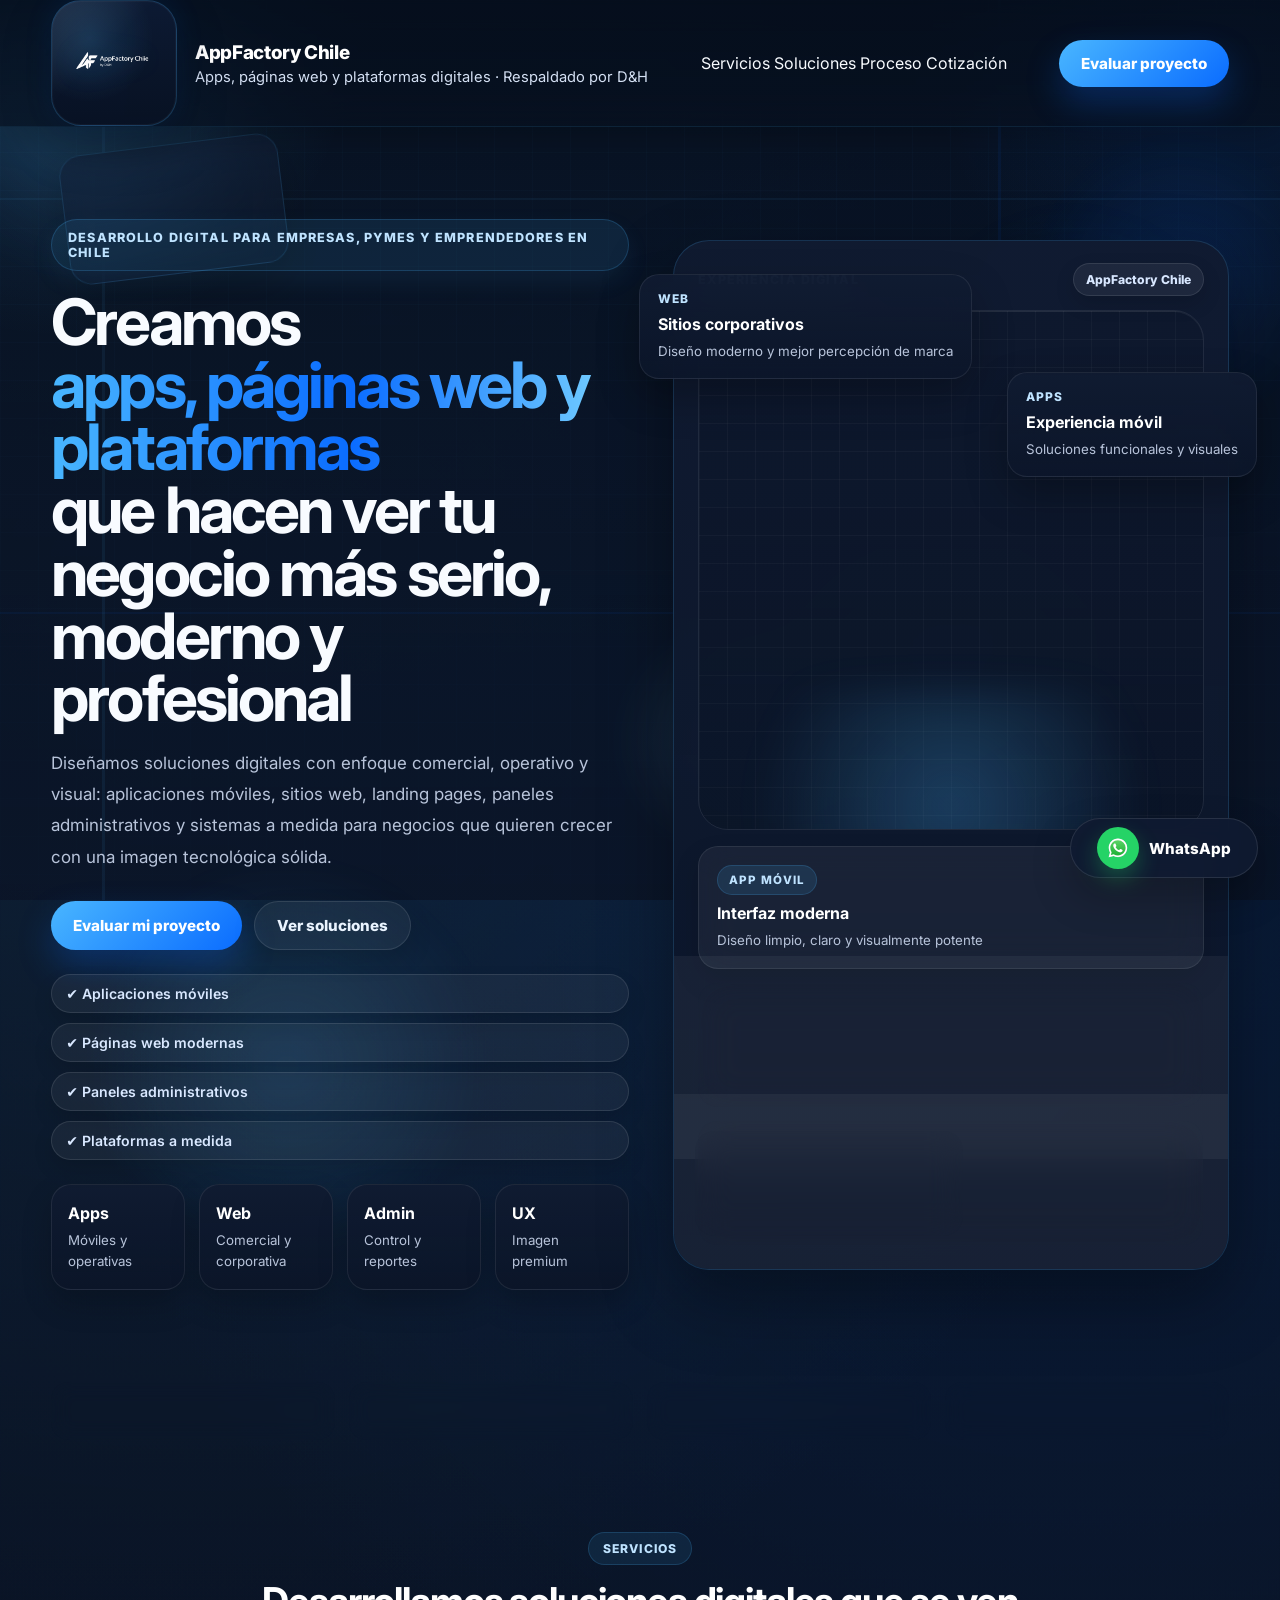
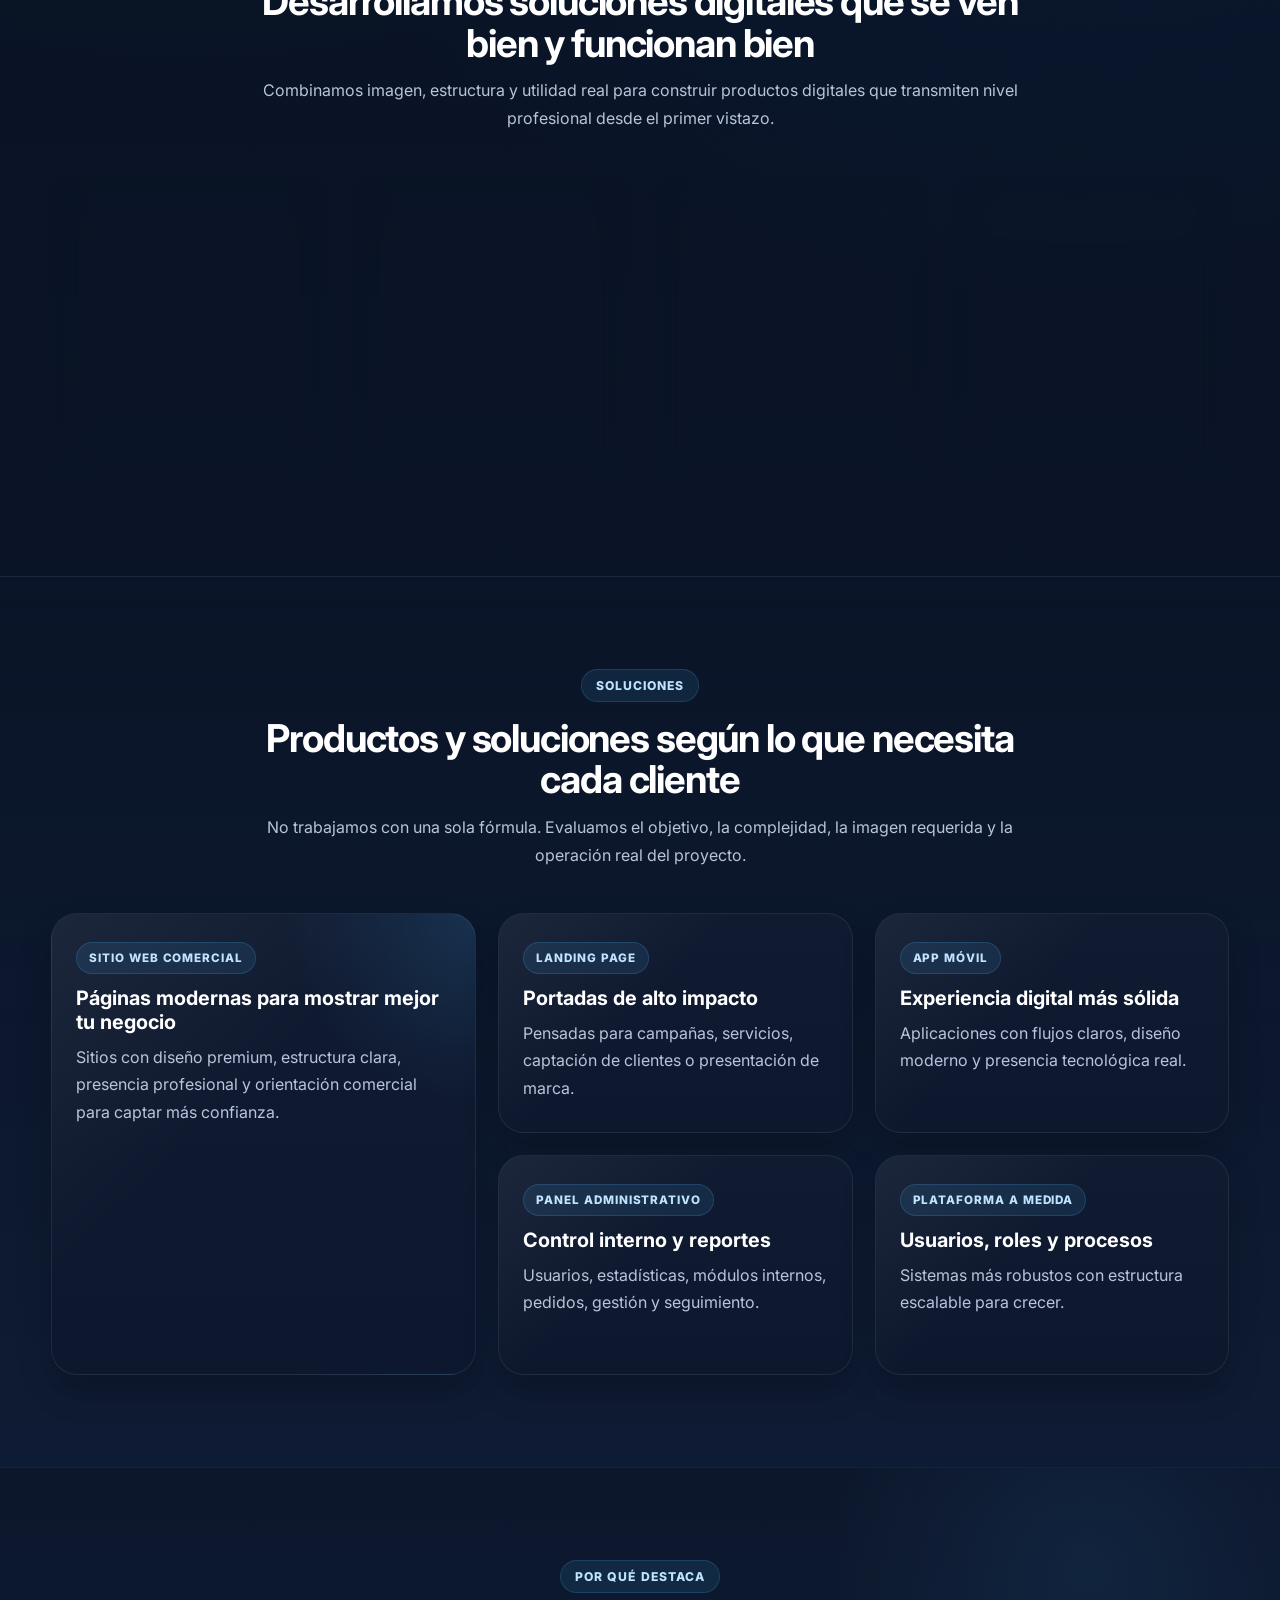
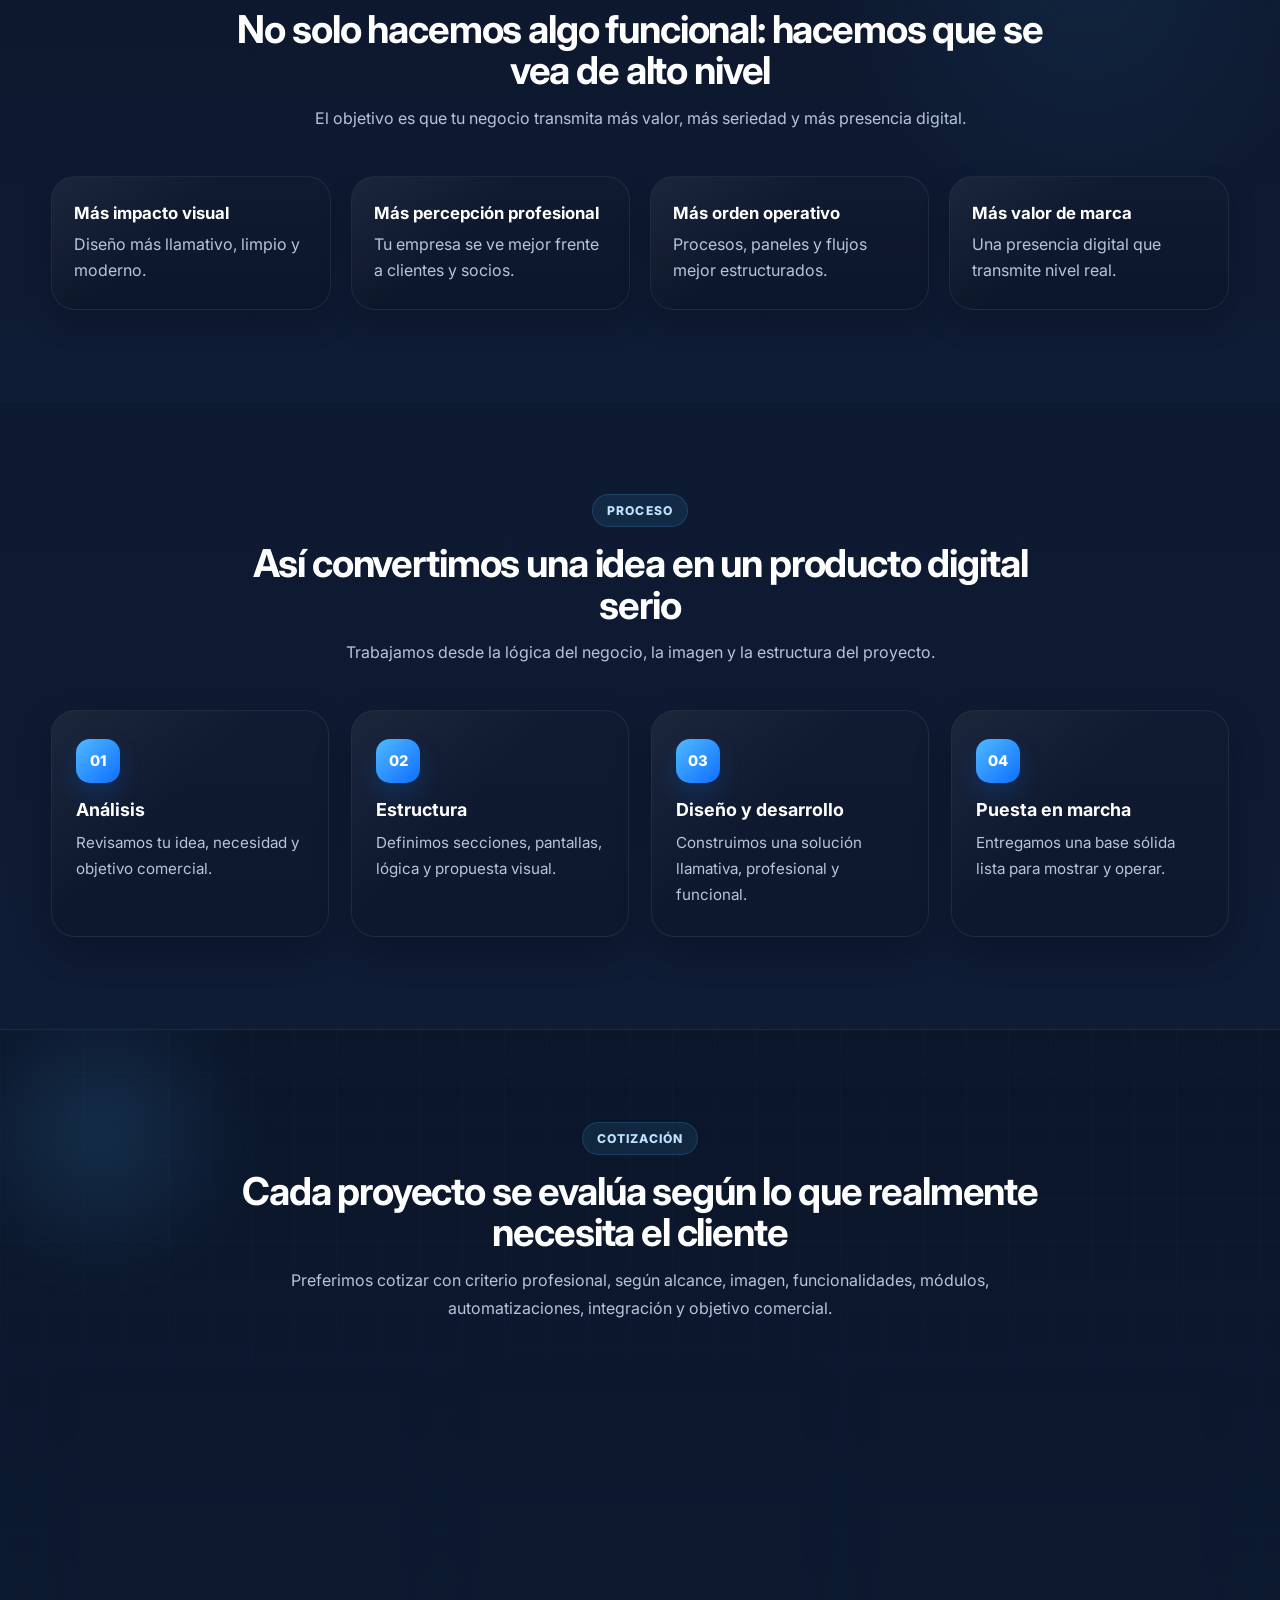
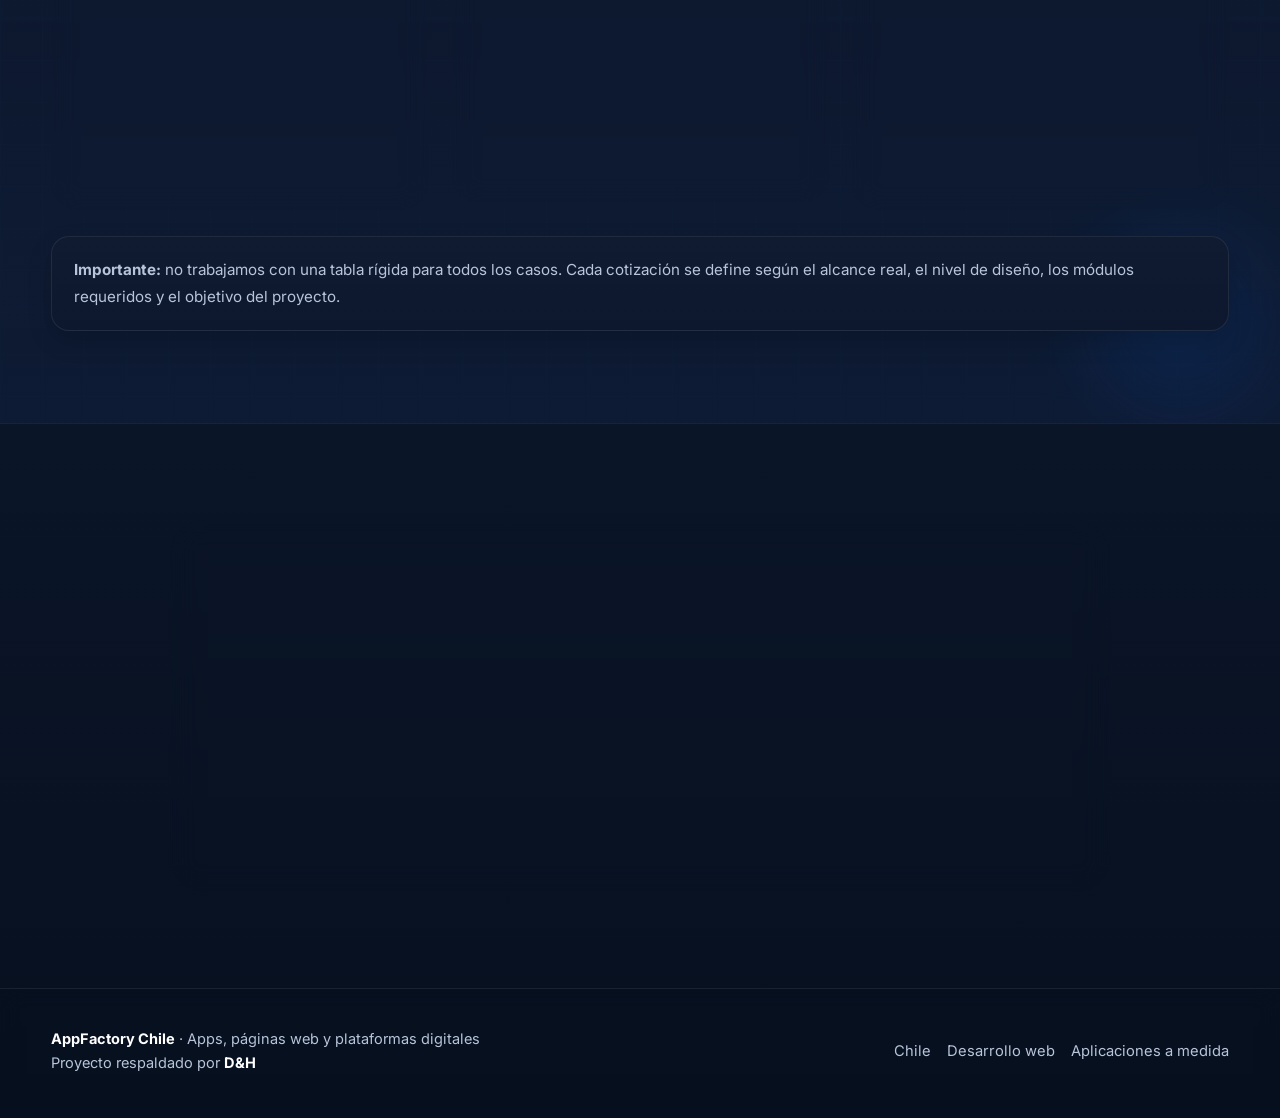
==== index.html @ 375a8cfb "Update index.html" ====
<!doctype html>
<html lang="es">
<head>
  <meta charset="utf-8" />
  <meta name="viewport" content="width=device-width,initial-scale=1" />

  <title>AppFactory Chile by D&amp;H | Apps, páginas web y plataformas digitales</title>

  <meta
    name="description"
    content="Creamos aplicaciones móviles, páginas web, paneles administrativos y soluciones digitales a medida para empresas, pymes y emprendedores en Chile. Desarrollo profesional respaldado por D&H."
  />

  <meta name="theme-color" content="#0A6CFF" />

  <link rel="preconnect" href="https://fonts.googleapis.com" />
  <link rel="preconnect" href="https://fonts.gstatic.com" crossorigin />
  <link
    href="https://fonts.googleapis.com/css2?family=Inter:wght@400;500;600;700;800;900&display=swap"
    rel="stylesheet"
  />

  <link rel="stylesheet" href="style.css" />
</head>
<body>

  <div class="site-bg" aria-hidden="true">
    <div class="bg-gradient"></div>
    <div class="bg-grid"></div>
    <div class="bg-circuits"></div>
    <div class="bg-orb orb-1"></div>
    <div class="bg-orb orb-2"></div>
    <div class="bg-orb orb-3"></div>
    <div class="floating-window fw-1"></div>
    <div class="floating-window fw-2"></div>
    <div class="floating-window fw-3"></div>
  </div>

  <header class="main-header">
    <div class="container header-inner">

      <a href="#" class="brand" aria-label="AppFactory Chile">
        <div class="brand-logo-wrap">
          <img src="logo.png" alt="Logo AppFactory Chile" class="logo-img logo-white" />
        </div>

        <div class="brand-copy">
          <strong>AppFactory Chile</strong>
          <span>Apps, páginas web y plataformas digitales · Respaldado por D&amp;H</span>
        </div>
      </a>

      <nav class="header-nav" aria-label="Principal">
        <a href="#servicios">Servicios</a>
        <a href="#soluciones">Soluciones</a>
        <a href="#proceso">Proceso</a>
        <a href="#cotizacion">Cotización</a>
      </nav>

      <div class="header-actions">
        <a
          href="https://wa.me/56954486171?text=Hola%2C%20quiero%20evaluar%20un%20proyecto%20digital%20para%20mi%20negocio."
          class="btn btn-primary"
          target="_blank"
          rel="noopener"
        >
          Evaluar proyecto
        </a>
      </div>

    </div>
  </header>

  <main>

    <section class="hero hero-ultra">
      <div class="container hero-ultra-grid">

        <div class="hero-left">
          <div class="hero-kicker">
            Desarrollo digital para empresas, pymes y emprendedores en Chile
          </div>

          <h1>
            Creamos <span class="accent">apps, páginas web y plataformas</span>
            que hacen ver tu negocio más serio, moderno y profesional
          </h1>

          <p class="hero-text">
            Diseñamos soluciones digitales con enfoque comercial, operativo y visual:
            aplicaciones móviles, sitios web, landing pages, paneles administrativos
            y sistemas a medida para negocios que quieren crecer con una imagen tecnológica sólida.
          </p>

          <div class="hero-actions">
            <a
              href="https://wa.me/56954486171?text=Hola%2C%20quiero%20evaluar%20un%20proyecto%20digital%20para%20mi%20negocio."
              class="btn btn-primary"
              target="_blank"
              rel="noopener"
            >
              Evaluar mi proyecto
            </a>

            <a href="#soluciones" class="btn btn-secondary">
              Ver soluciones
            </a>
          </div>

          <div class="hero-note hero-note-inline">
            <span>✔ Aplicaciones móviles</span>
            <span>✔ Páginas web modernas</span>
            <span>✔ Paneles administrativos</span>
            <span>✔ Plataformas a medida</span>
          </div>

          <div class="hero-stats-bar">
            <div class="hero-stat">
              <strong>Apps</strong>
              <small>Móviles y operativas</small>
            </div>
            <div class="hero-stat">
              <strong>Web</strong>
              <small>Comercial y corporativa</small>
            </div>
            <div class="hero-stat">
              <strong>Admin</strong>
              <small>Control y reportes</small>
            </div>
            <div class="hero-stat">
              <strong>UX</strong>
              <small>Imagen premium</small>
            </div>
          </div>
        </div>

        <div class="hero-right hero-cinematic">
          <div class="cinematic-stage">
            <div class="screen-card screen-main">
              <div class="screen-head">
                <span class="mini">Experiencia digital</span>
                <span class="mini-badge">AppFactory Chile</span>
              </div>

              <div class="screen-display">
                <img
                  src="https://images.unsplash.com/photo-1498050108023-c5249f4df085?auto=format&fit=crop&w=1400&q=80"
                  alt="Desarrollo web y aplicaciones"
                  class="tech-image"
                />
                <div class="screen-overlay"></div>
                <div class="screen-glow"></div>
              </div>

              <div class="screen-grid-panels">
                <div class="ui-panel panel-app">
                  <span class="panel-tag">App móvil</span>
                  <strong>Interfaz moderna</strong>
                  <small>Diseño limpio, claro y visualmente potente</small>
                </div>

                <div class="ui-panel panel-web">
                  <span class="panel-tag">Página web</span>
                  <strong>Presencia comercial</strong>
                  <small>Sitios y landing pages con imagen más seria</small>
                </div>

                <div class="ui-panel panel-admin">
                  <span class="panel-tag">Panel admin</span>
                  <strong>Gestión operativa</strong>
                  <small>Usuarios, reportes, control y seguimiento</small>
                </div>
              </div>
            </div>

            <div class="floating-ui-card ui-card-1">
              <span class="floating-label">Web</span>
              <strong>Sitios corporativos</strong>
              <small>Diseño moderno y mejor percepción de marca</small>
            </div>

            <div class="floating-ui-card ui-card-2">
              <span class="floating-label">Apps</span>
              <strong>Experiencia móvil</strong>
              <small>Soluciones funcionales y visuales</small>
            </div>

            <div class="floating-ui-card ui-card-3">
              <span class="floating-label">Operación</span>
              <strong>Control interno</strong>
              <small>Procesos, paneles e información útil</small>
            </div>

            <div class="pulse-ring pulse-1"></div>
            <div class="pulse-ring pulse-2"></div>
          </div>
        </div>

      </div>
    </section>

    <section class="trust-strip trust-strip-strong">
      <div class="container trust-strip-inner">
        <span>Apps a medida</span>
        <span>Páginas web premium</span>
        <span>Plataformas escalables</span>
        <span>Respaldado por D&amp;H</span>
      </div>
    </section>

    <section id="servicios" class="section">
      <div class="container">
        <div class="section-head">
          <div class="section-kicker">Servicios</div>
          <h2>Desarrollamos soluciones digitales que se ven bien y funcionan bien</h2>
          <p>
            Combinamos imagen, estructura y utilidad real para construir productos digitales
            que transmiten nivel profesional desde el primer vistazo.
          </p>
        </div>

        <div class="cards cards-4 services-ultra">
          <article class="card glass-card service-xl">
            <div class="icon-wrap"><div class="icon">📱</div></div>
            <h3>Aplicaciones móviles</h3>
            <p>Apps para clientes, ventas, reservas, servicios, logística y operación interna.</p>
          </article>

          <article class="card glass-card service-xl">
            <div class="icon-wrap"><div class="icon">🌐</div></div>
            <h3>Páginas web profesionales</h3>
            <p>Landing pages, sitios corporativos, páginas comerciales y presencia digital moderna.</p>
          </article>

          <article class="card glass-card service-xl">
            <div class="icon-wrap"><div class="icon">🖥️</div></div>
            <h3>Paneles administrativos</h3>
            <p>Control de usuarios, pedidos, reportes, estadísticas y módulos internos.</p>
          </article>

          <article class="card glass-card service-xl">
            <div class="icon-wrap"><div class="icon">⚙️</div></div>
            <h3>Desarrollo a medida</h3>
            <p>Automatización, lógica de negocio, integraciones y plataformas operativas.</p>
          </article>
        </div>
      </div>
    </section>

    <section id="soluciones" class="section alt">
      <div class="container">
        <div class="section-head">
          <div class="section-kicker">Soluciones</div>
          <h2>Productos y soluciones según lo que necesita cada cliente</h2>
          <p>
            No trabajamos con una sola fórmula. Evaluamos el objetivo, la complejidad,
            la imagen requerida y la operación real del proyecto.
          </p>
        </div>

        <div class="project-showcase">
          <article class="project-card project-card-large">
            <div class="project-label">Sitio web comercial</div>
            <h3>Páginas modernas para mostrar mejor tu negocio</h3>
            <p>
              Sitios con diseño premium, estructura clara, presencia profesional
              y orientación comercial para captar más confianza.
            </p>
          </article>

          <article class="project-card">
            <div class="project-label">Landing page</div>
            <h3>Portadas de alto impacto</h3>
            <p>Pensadas para campañas, servicios, captación de clientes o presentación de marca.</p>
          </article>

          <article class="project-card">
            <div class="project-label">App móvil</div>
            <h3>Experiencia digital más sólida</h3>
            <p>Aplicaciones con flujos claros, diseño moderno y presencia tecnológica real.</p>
          </article>

          <article class="project-card">
            <div class="project-label">Panel administrativo</div>
            <h3>Control interno y reportes</h3>
            <p>Usuarios, estadísticas, módulos internos, pedidos, gestión y seguimiento.</p>
          </article>

          <article class="project-card">
            <div class="project-label">Plataforma a medida</div>
            <h3>Usuarios, roles y procesos</h3>
            <p>Sistemas más robustos con estructura escalable para crecer.</p>
          </article>
        </div>
      </div>
    </section>

    <section class="section section-contrast">
      <div class="container">
        <div class="section-head">
          <div class="section-kicker">Por qué destaca</div>
          <h2>No solo hacemos algo funcional: hacemos que se vea de alto nivel</h2>
          <p>
            El objetivo es que tu negocio transmita más valor, más seriedad y más presencia digital.
          </p>
        </div>

        <div class="impact-grid">
          <article class="impact-card">
            <strong>Más impacto visual</strong>
            <p>Diseño más llamativo, limpio y moderno.</p>
          </article>

          <article class="impact-card">
            <strong>Más percepción profesional</strong>
            <p>Tu empresa se ve mejor frente a clientes y socios.</p>
          </article>

          <article class="impact-card">
            <strong>Más orden operativo</strong>
            <p>Procesos, paneles y flujos mejor estructurados.</p>
          </article>

          <article class="impact-card">
            <strong>Más valor de marca</strong>
            <p>Una presencia digital que transmite nivel real.</p>
          </article>
        </div>
      </div>
    </section>

    <section id="proceso" class="section">
      <div class="container">
        <div class="section-head">
          <div class="section-kicker">Proceso</div>
          <h2>Así convertimos una idea en un producto digital serio</h2>
          <p>
            Trabajamos desde la lógica del negocio, la imagen y la estructura del proyecto.
          </p>
        </div>

        <div class="process-grid">
          <article class="process-card">
            <span class="step">01</span>
            <h3>Análisis</h3>
            <p>Revisamos tu idea, necesidad y objetivo comercial.</p>
          </article>

          <article class="process-card">
            <span class="step">02</span>
            <h3>Estructura</h3>
            <p>Definimos secciones, pantallas, lógica y propuesta visual.</p>
          </article>

          <article class="process-card">
            <span class="step">03</span>
            <h3>Diseño y desarrollo</h3>
            <p>Construimos una solución llamativa, profesional y funcional.</p>
          </article>

          <article class="process-card">
            <span class="step">04</span>
            <h3>Puesta en marcha</h3>
            <p>Entregamos una base sólida lista para mostrar y operar.</p>
          </article>
        </div>
      </div>
    </section>

    <section id="cotizacion" class="section alt pricing-skano-bg">
      <div class="pricing-bg" aria-hidden="true">
        <div class="pricing-orb pricing-orb-1"></div>
        <div class="pricing-orb pricing-orb-2"></div>
        <div class="pricing-grid-lines"></div>
      </div>

      <div class="container">
        <div class="section-head">
          <div class="section-kicker">Cotización</div>
          <h2>Cada proyecto se evalúa según lo que realmente necesita el cliente</h2>
          <p>
            Preferimos cotizar con criterio profesional, según alcance, imagen, funcionalidades,
            módulos, automatizaciones, integración y objetivo comercial.
          </p>
        </div>

        <div class="pricing">
          <article class="price-card">
            <div class="badge">Sitio web</div>
            <h3>Páginas y landing pages</h3>
            <div class="subtitle">
              Para empresas, pymes o emprendedores que necesitan una presencia digital seria y moderna.
            </div>
            <ul class="price-list">
              <li>✔ Sitios corporativos</li>
              <li>✔ Landing pages comerciales</li>
              <li>✔ Integración con WhatsApp</li>
              <li>✔ Diseño orientado a marca y ventas</li>
            </ul>
            <a href="https://wa.me/56954486171?text=Hola%2C%20quiero%20cotizar%20una%20p%C3%A1gina%20web%20para%20mi%20negocio." class="btn btn-secondary" target="_blank" rel="noopener">
              Cotizar página web
            </a>
          </article>

          <article class="price-card featured">
            <div class="badge">Proyecto digital</div>
            <h3>App, panel o solución de negocio</h3>
            <div class="subtitle">
              Para clientes que necesitan una solución más completa, operativa y personalizada.
            </div>
            <ul class="price-list">
              <li>✔ Aplicaciones móviles</li>
              <li>✔ Paneles administrativos</li>
              <li>✔ Lógica de negocio</li>
              <li>✔ Desarrollo a medida</li>
            </ul>
            <a href="https://wa.me/56954486171?text=Hola%2C%20quiero%20evaluar%20un%20proyecto%20digital%20para%20mi%20negocio." class="btn btn-primary" target="_blank" rel="noopener">
              Evaluar proyecto
            </a>
          </article>

          <article class="price-card">
            <div class="badge">A medida</div>
            <h3>Solución personalizada</h3>
            <div class="subtitle">
              Para proyectos con más módulos, requerimientos especiales, automatización o escalabilidad.
            </div>
            <ul class="price-list">
              <li>✔ Arquitectura según necesidad</li>
              <li>✔ Funciones especiales</li>
              <li>✔ Integraciones y flujos propios</li>
              <li>✔ Enfoque según el cliente</li>
            </ul>
            <a href="https://wa.me/56954486171?text=Hola%2C%20quiero%20una%20cotizaci%C3%B3n%20personalizada%20para%20mi%20proyecto." class="btn btn-secondary" target="_blank" rel="noopener">
              Solicitar evaluación
            </a>
          </article>
        </div>

        <div class="important-note">
          <strong>Importante:</strong>
          no trabajamos con una tabla rígida para todos los casos. Cada cotización se define
          según el alcance real, el nivel de diseño, los módulos requeridos y el objetivo del proyecto.
        </div>
      </div>
    </section>

    <section class="cta cta-strong">
      <div class="container">
        <div class="cta-box">
          <div class="section-kicker">Contacto</div>
          <h2>¿Quieres una app o una página web que realmente impresione?</h2>
          <p>
            Conversemos tu idea y transformémosla en una solución digital con imagen potente, estructura seria y presencia profesional.
          </p>
          <div class="cta-actions">
            <a
              href="https://wa.me/56954486171?text=Hola%2C%20quiero%20evaluar%20un%20proyecto%20digital%20para%20mi%20negocio."
              class="btn btn-primary"
              target="_blank"
              rel="noopener"
            >
              Hablar por WhatsApp
            </a>
            <a href="#servicios" class="btn btn-secondary">Ver servicios</a>
          </div>
        </div>
      </div>
    </section>

  </main>

  <footer class="footer">
    <div class="container footer-inner">
      <div class="footer-copy">
        <strong>AppFactory Chile</strong> · Apps, páginas web y plataformas digitales<br>
        Proyecto respaldado por <strong>D&amp;H</strong>
      </div>

      <div class="footer-links">
        <span>Chile</span>
        <span>Desarrollo web</span>
        <span>Aplicaciones a medida</span>
      </div>
    </div>
  </footer>

  <a href="whatsapp.html" class="whatsapp-float" aria-label="Asistente WhatsApp">
    <span class="wa-icon">
      <img src="WhatsApp.svg" alt="WhatsApp">
    </span>
    <span class="wa-text">WhatsApp</span>
  </a>

</body>
</html>
---- style.css ----
:root{
  --bg:#07101f;
  --bg2:#0b1528;
  --bg3:#0f1c35;
  --bg4:#122240;

  --card:#101b31;
  --card-soft:rgba(16,27,49,.86);

  --line:rgba(255,255,255,.08);
  --line-strong:rgba(73,182,255,.26);

  --text:#f8fbff;
  --muted:#b8c4da;
  --muted-2:#8fa3c4;

  --blue:#0A6CFF;
  --blue2:#49b6ff;
  --blue3:#7cd6ff;
  --blue-soft:rgba(73,182,255,.12);

  --shadow:0 24px 70px rgba(0,0,0,.36);
  --shadow-soft:0 14px 36px rgba(0,0,0,.24);
  --shadow-card:0 18px 42px rgba(0,0,0,.28);

  --radius:22px;
  --radius-lg:32px;
  --max:1180px;
}

*{
  box-sizing:border-box;
}

html{
  scroll-behavior:smooth;
}

html,body{
  margin:0;
  padding:0;
  font-family:Inter,system-ui,-apple-system,BlinkMacSystemFont,"Segoe UI",sans-serif;
  background:
    radial-gradient(circle at 15% 10%, rgba(73,182,255,.10), transparent 20%),
    radial-gradient(circle at 85% 15%, rgba(10,108,255,.10), transparent 20%),
    linear-gradient(180deg,#07101f 0%, #0b1528 42%, #0f1c35 72%, #07101f 100%);
  color:var(--text);
  overflow-x:hidden;
}

a{
  color:inherit;
  text-decoration:none;
}

img{
  max-width:100%;
  display:block;
}

.container{
  width:min(var(--max),92%);
  margin:0 auto;
  position:relative;
  z-index:2;
}

/* =========================
   FONDO
========================= */
.site-bg{
  position:fixed;
  inset:0;
  pointer-events:none;
  z-index:0;
  overflow:hidden;
}

.bg-gradient{
  position:absolute;
  inset:-10%;
  background:
    radial-gradient(circle at 12% 12%, rgba(73,182,255,.16), transparent 18%),
    radial-gradient(circle at 88% 12%, rgba(10,108,255,.12), transparent 18%),
    radial-gradient(circle at 70% 72%, rgba(124,214,255,.10), transparent 20%),
    linear-gradient(180deg, rgba(7,16,31,.70), rgba(11,21,40,.92));
}

.bg-grid{
  position:absolute;
  inset:0;
  background-image:
    linear-gradient(rgba(73,182,255,.06) 1px, transparent 1px),
    linear-gradient(90deg, rgba(73,182,255,.06) 1px, transparent 1px);
  background-size:38px 38px;
  mask-image:linear-gradient(180deg, rgba(0,0,0,.78), rgba(0,0,0,.12));
  opacity:.58;
}

.bg-circuits{
  position:absolute;
  inset:0;
  opacity:.46;
  background:
    linear-gradient(90deg, transparent 0 8%, rgba(73,182,255,.16) 8% 8.2%, transparent 8.2% 100%),
    linear-gradient(90deg, transparent 0 78%, rgba(10,108,255,.16) 78% 78.2%, transparent 78.2% 100%),
    linear-gradient(180deg, transparent 0 22%, rgba(73,182,255,.14) 22% 22.2%, transparent 22.2% 100%),
    linear-gradient(180deg, transparent 0 68%, rgba(10,108,255,.14) 68% 68.2%, transparent 68.2% 100%);
  filter:blur(.2px);
}

.bg-orb{
  position:absolute;
  border-radius:50%;
  filter:blur(14px);
  opacity:.82;
  animation:floatOrb 16s ease-in-out infinite;
}

.orb-1{
  width:360px;
  height:360px;
  top:-80px;
  left:-90px;
  background:radial-gradient(circle, rgba(73,182,255,.22) 0%, rgba(73,182,255,.03) 58%, transparent 72%);
}

.orb-2{
  width:280px;
  height:280px;
  right:-40px;
  top:140px;
  background:radial-gradient(circle, rgba(10,108,255,.18) 0%, rgba(10,108,255,.03) 62%, transparent 74%);
  animation-delay:-4s;
}

.orb-3{
  width:240px;
  height:240px;
  left:48%;
  bottom:40px;
  background:radial-gradient(circle, rgba(124,214,255,.18) 0%, rgba(124,214,255,.02) 60%, transparent 74%);
  animation-delay:-7s;
}

.floating-window{
  position:absolute;
  border:1px solid rgba(73,182,255,.14);
  background:linear-gradient(180deg, rgba(17,30,54,.56), rgba(12,22,42,.32));
  backdrop-filter:blur(16px);
  box-shadow:0 18px 46px rgba(0,0,0,.24);
  border-radius:22px;
}

.fw-1{
  width:220px;
  height:130px;
  left:5%;
  top:16%;
  transform:rotate(-7deg);
  animation:windowDrift 12s ease-in-out infinite;
}

.fw-2{
  width:180px;
  height:110px;
  right:9%;
  top:28%;
  transform:rotate(9deg);
  animation:windowDriftTwo 14s ease-in-out infinite;
}

.fw-3{
  width:240px;
  height:140px;
  right:18%;
  bottom:12%;
  transform:rotate(-5deg);
  animation:windowDrift 15s ease-in-out infinite;
}

/* =========================
   HEADER
========================= */
.main-header{
  position:sticky;
  top:0;
  z-index:80;
  backdrop-filter:blur(18px);
  background:linear-gradient(180deg, rgba(5,14,28,.86), rgba(7,16,31,.72));
  border-bottom:1px solid rgba(73,182,255,.12);
  box-shadow:0 10px 30px rgba(0,0,0,.22);
}

.header-inner{
  min-height:116px;
  display:flex;
  align-items:center;
  justify-content:space-between;
  gap:24px;
}

.brand{
  display:flex;
  align-items:center;
  gap:18px;
  min-width:0;
}

.brand-logo-wrap{
  width:126px;
  height:126px;
  border-radius:30px;
  background:
    radial-gradient(circle at 30% 30%, rgba(73,182,255,.16), transparent 52%),
    linear-gradient(180deg, rgba(13,27,52,.96), rgba(8,18,36,.96));
  border:1px solid rgba(73,182,255,.22);
  box-shadow:
    0 20px 46px rgba(0,0,0,.34),
    0 0 0 1px rgba(255,255,255,.03) inset,
    0 0 28px rgba(10,108,255,.12);
  display:flex;
  align-items:center;
  justify-content:center;
  padding:14px;
  flex-shrink:0;
  position:relative;
  overflow:hidden;
}

.brand-logo-wrap::before{
  content:"";
  position:absolute;
  inset:0;
  background:
    linear-gradient(135deg, rgba(255,255,255,.08), transparent 42%);
  pointer-events:none;
}

.logo-img{
  width:100%;
  height:100%;
  object-fit:contain;
  transform:scale(1.18);
  position:relative;
  z-index:2;
}

/* usa esta clase si tu logo es transparente pero oscuro */
.logo-img.logo-white{
  filter:
    brightness(0) invert(1)
    drop-shadow(0 0 12px rgba(73,182,255,.22));
}

.brand-copy{
  display:flex;
  flex-direction:column;
  gap:4px;
  min-width:0;
}

.brand-copy strong{
  font-size:1.18rem;
  font-weight:800;
  color:#ffffff;
  letter-spacing:-.02em;
}

.brand-copy span{
  font-size:.92rem;
  color:#d4e0f3;
  white-space:nowrap;
  overflow:hidden;
  text-overflow:ellipsis;
}

/* =========================
   BOTONES
========================= */
.btn{
  display:inline-flex;
  align-items:center;
  justify-content:center;
  gap:10px;
  border:none;
  border-radius:999px;
  padding:14px 22px;
  font-size:.95rem;
  font-weight:800;
  cursor:pointer;
  transition:
    transform .18s ease,
    box-shadow .18s ease,
    border-color .18s ease,
    background .18s ease;
  text-align:center;
}

.btn:hover{
  transform:translateY(-2px);
}

.btn-primary{
  color:#fff;
  background:linear-gradient(135deg,var(--blue2),var(--blue));
  box-shadow:0 16px 34px rgba(10,108,255,.26);
}

.btn-primary:hover{
  box-shadow:0 22px 44px rgba(10,108,255,.32);
}

.btn-secondary{
  color:#eaf4ff;
  background:rgba(255,255,255,.05);
  border:1px solid rgba(255,255,255,.10);
  box-shadow:0 10px 24px rgba(0,0,0,.12);
}

.btn-secondary:hover{
  border-color:rgba(73,182,255,.26);
  background:rgba(255,255,255,.08);
}

/* =========================
   HERO BASE
========================= */
.hero{
  position:relative;
  overflow:hidden;
}

.hero::before{
  content:"";
  position:absolute;
  inset:auto auto 8% 6%;
  width:420px;
  height:420px;
  border-radius:50%;
  background:radial-gradient(circle, rgba(73,182,255,.14), transparent 70%);
  filter:blur(12px);
  z-index:1;
}

.hero::after{
  content:"";
  position:absolute;
  inset:6% 3% auto auto;
  width:340px;
  height:340px;
  border-radius:50%;
  background:radial-gradient(circle, rgba(10,108,255,.10), transparent 70%);
  filter:blur(10px);
  z-index:1;
}

.hero-kicker{
  display:inline-flex;
  align-items:center;
  gap:10px;
  padding:10px 16px;
  border-radius:999px;
  font-size:.79rem;
  font-weight:800;
  letter-spacing:.09em;
  text-transform:uppercase;
  color:#bfe3ff;
  background:rgba(73,182,255,.10);
  border:1px solid rgba(73,182,255,.20);
  box-shadow:0 10px 24px rgba(73,182,255,.08);
  margin-bottom:20px;
}

.hero h1{
  margin:0 0 18px;
  font-size:clamp(2.7rem,5vw,5rem);
  line-height:.98;
  letter-spacing:-.045em;
  color:var(--text);
}

.hero h1 .accent{
  display:block;
  background:linear-gradient(90deg,#49b6ff 0%, #0A6CFF 52%, #7cd6ff 100%);
  -webkit-background-clip:text;
  background-clip:text;
  color:transparent;
}

.hero-text{
  margin:0 0 28px;
  max-width:730px;
  color:var(--muted);
  font-size:1.06rem;
  line-height:1.84;
}

.hero-actions{
  display:flex;
  flex-wrap:wrap;
  gap:12px;
  margin-bottom:24px;
}

.hero-note{
  display:flex;
  flex-direction:column;
  gap:9px;
  color:#d7e6ff;
  font-size:.95rem;
  margin-bottom:24px;
}

/* =========================
   HERO ULTRA
========================= */
.hero-ultra{
  position:relative;
}

.hero-ultra-grid{
  display:grid;
  grid-template-columns:1.02fr .98fr;
  gap:44px;
  align-items:center;
  padding:92px 0 86px;
}

.hero-left,
.hero-right{
  position:relative;
  z-index:2;
}

.hero-note-inline{
  display:flex;
  flex-wrap:wrap;
  gap:10px;
}

.hero-note-inline span{
  padding:10px 14px;
  border-radius:999px;
  background:rgba(255,255,255,.05);
  border:1px solid rgba(255,255,255,.10);
  box-shadow:0 10px 20px rgba(0,0,0,.12);
  font-size:.88rem;
  color:#d9e8ff;
  font-weight:600;
}

.hero-stats-bar{
  display:grid;
  grid-template-columns:repeat(4,minmax(0,1fr));
  gap:14px;
  margin-top:24px;
}

.hero-stat{
  padding:18px 16px;
  border-radius:20px;
  background:linear-gradient(180deg, rgba(16,27,49,.96), rgba(11,21,40,.90));
  border:1px solid rgba(255,255,255,.08);
  box-shadow:0 14px 30px rgba(0,0,0,.20);
}

.hero-stat strong{
  display:block;
  margin-bottom:6px;
  font-size:1rem;
  color:#ffffff;
}

.hero-stat small{
  color:var(--muted);
  line-height:1.45;
}

/* =========================
   HERO CINEMÁTICO
========================= */
.hero-cinematic{
  position:relative;
  min-height:700px;
  display:flex;
  align-items:center;
  justify-content:center;
}

.cinematic-stage{
  position:relative;
  width:100%;
  max-width:620px;
  min-height:700px;
}

.screen-main{
  position:relative;
  z-index:2;
  padding:0;
  border-radius:36px;
  background:linear-gradient(180deg, rgba(16,27,49,.98), rgba(12,22,42,.92));
  border:1px solid rgba(73,182,255,.18);
  box-shadow:0 30px 70px rgba(0,0,0,.34);
  backdrop-filter:blur(18px);
  overflow:hidden;
}

.screen-head{
  display:flex;
  justify-content:space-between;
  align-items:center;
  gap:12px;
  padding:22px 24px 0;
  margin-bottom:14px;
}

.mini{
  font-size:.78rem;
  font-weight:800;
  letter-spacing:.09em;
  text-transform:uppercase;
  color:#bfe3ff;
}

.mini-badge{
  display:inline-flex;
  align-items:center;
  justify-content:center;
  padding:8px 12px;
  border-radius:999px;
  background:rgba(255,255,255,.06);
  border:1px solid rgba(255,255,255,.10);
  color:#d8e7ff;
  font-size:.76rem;
  font-weight:800;
  box-shadow:0 8px 20px rgba(0,0,0,.14);
}

.screen-display{
  position:relative;
  height:520px;
  border-radius:30px;
  overflow:hidden;
  border:1px solid rgba(255,255,255,.08);
  box-shadow:inset 0 1px 0 rgba(255,255,255,.08);
  margin:0 24px;
}

.tech-image{
  width:100%;
  height:100%;
  object-fit:cover;
  display:block;
  transform:scale(1.18);
}

.screen-overlay{
  position:absolute;
  inset:0;
  z-index:2;
  background:
    linear-gradient(180deg, rgba(8,17,32,.18), rgba(8,17,32,.34)),
    linear-gradient(rgba(255,255,255,.04) 1px, transparent 1px),
    linear-gradient(90deg, rgba(255,255,255,.04) 1px, transparent 1px);
  background-size:auto, 28px 28px, 28px 28px;
}

.screen-glow{
  position:absolute;
  inset:auto -10% -18% -10%;
  height:45%;
  background:radial-gradient(circle, rgba(73,182,255,.26), transparent 60%);
  filter:blur(18px);
  z-index:2;
}

.screen-grid-panels{
  display:grid;
  grid-template-columns:1fr;
  gap:14px;
  margin:16px 24px 24px;
}

.ui-panel{
  padding:18px;
  border-radius:20px;
  background:rgba(255,255,255,.05);
  border:1px solid rgba(255,255,255,.08);
  box-shadow:0 12px 26px rgba(0,0,0,.16);
  backdrop-filter:blur(18px);
}

.panel-tag{
  display:inline-flex;
  margin-bottom:8px;
  padding:7px 11px;
  border-radius:999px;
  background:rgba(73,182,255,.12);
  border:1px solid rgba(73,182,255,.18);
  color:#bfe3ff;
  font-size:.72rem;
  font-weight:800;
  text-transform:uppercase;
  letter-spacing:.08em;
}

.ui-panel strong{
  display:block;
  margin-bottom:6px;
  font-size:1rem;
  color:#ffffff;
}

.ui-panel small{
  color:var(--muted);
  line-height:1.55;
}

.floating-ui-card{
  position:absolute;
  padding:16px 18px;
  border-radius:20px;
  background:linear-gradient(180deg, rgba(16,27,49,.96), rgba(12,22,42,.88));
  border:1px solid rgba(255,255,255,.08);
  box-shadow:0 18px 40px rgba(0,0,0,.26);
  backdrop-filter:blur(16px);
  z-index:3;
  min-width:220px;
  animation:floatCard 6s ease-in-out infinite;
}

.floating-label{
  display:block;
  margin-bottom:8px;
  color:#bfe3ff;
  font-size:.75rem;
  text-transform:uppercase;
  letter-spacing:.09em;
  font-weight:800;
}

.floating-ui-card strong{
  display:block;
  margin-bottom:6px;
  font-size:1rem;
  color:#ffffff;
}

.floating-ui-card small{
  color:var(--muted);
  line-height:1.5;
}

.ui-card-1{
  top:34px;
  left:-34px;
}

.ui-card-2{
  right:-28px;
  top:132px;
  animation-delay:-2s;
}

.ui-card-3{
  left:22px;
  bottom:34px;
  animation-delay:-4s;
}

.pulse-ring{
  position:absolute;
  border-radius:50%;
  border:1px solid rgba(73,182,255,.18);
  pointer-events:none;
  animation:pulseRing 4.4s ease-out infinite;
}

.pulse-1{
  width:240px;
  height:240px;
  top:40px;
  right:10px;
}

.pulse-2{
  width:320px;
  height:320px;
  bottom:30px;
  left:20px;
  animation-delay:1.5s;
}

/* =========================
   TRUST STRIP
========================= */
.trust-strip{
  position:relative;
  z-index:2;
  padding:10px 0 0;
}

.trust-strip-strong{
  padding-top:6px;
}

.trust-strip-inner{
  display:grid;
  grid-template-columns:repeat(4,minmax(0,1fr));
  gap:14px;
}

.trust-strip-inner span{
  display:flex;
  align-items:center;
  justify-content:center;
  text-align:center;
  min-height:58px;
  padding:14px 16px;
  border-radius:18px;
  background:rgba(255,255,255,.05);
  border:1px solid rgba(255,255,255,.08);
  color:#dce9ff;
  font-size:.92rem;
  font-weight:800;
  box-shadow:0 10px 24px rgba(0,0,0,.14);
  backdrop-filter:blur(10px);
}

/* =========================
   SECCIONES
========================= */
.section{
  position:relative;
  z-index:2;
  padding:92px 0;
}

.section.alt{
  background:linear-gradient(180deg, rgba(11,21,40,.82), rgba(15,28,53,.92));
  border-top:1px solid rgba(255,255,255,.06);
  border-bottom:1px solid rgba(255,255,255,.06);
}

.section-contrast{
  background:
    radial-gradient(circle at 85% 18%, rgba(73,182,255,.08), transparent 22%),
    linear-gradient(180deg,#0c172c 0%, #0f1c35 100%);
}

.section-head{
  max-width:820px;
  margin:0 auto 44px;
  text-align:center;
}

.section-kicker{
  display:inline-flex;
  align-items:center;
  justify-content:center;
  padding:8px 14px;
  margin-bottom:16px;
  border-radius:999px;
  background:rgba(73,182,255,.10);
  border:1px solid rgba(73,182,255,.18);
  color:#bfe3ff;
  font-size:.76rem;
  font-weight:800;
  text-transform:uppercase;
  letter-spacing:.09em;
}

.section-head h2{
  margin:0 0 12px;
  font-size:clamp(2rem,3vw,3rem);
  line-height:1.08;
  letter-spacing:-.03em;
  color:#ffffff;
}

.section-head p{
  margin:0;
  color:var(--muted);
  line-height:1.75;
  font-size:1rem;
}

/* =========================
   CARDS
========================= */
.cards{
  display:grid;
  gap:24px;
}

.cards-3{
  grid-template-columns:repeat(3,minmax(0,1fr));
}

.cards-4{
  grid-template-columns:repeat(4,minmax(0,1fr));
}

.card,
.glass-card,
.solution-card,
.process-card,
.info-box,
.price-card,
.project-card,
.impact-card{
  position:relative;
  overflow:hidden;
}

.glass-card{
  background:linear-gradient(180deg, rgba(16,27,49,.96), rgba(12,22,42,.90));
  border:1px solid rgba(255,255,255,.08);
  padding:30px 28px;
  border-radius:24px;
  box-shadow:var(--shadow-card);
  backdrop-filter:blur(14px);
}

.glass-card::before,
.solution-card::before,
.process-card::before,
.info-box::before,
.price-card::before,
.cta-box::before,
.project-card::before,
.impact-card::before{
  content:"";
  position:absolute;
  inset:0;
  background:linear-gradient(135deg, rgba(255,255,255,.05), transparent 42%);
  pointer-events:none;
}

.service-xl{
  min-height:240px;
}

.icon-wrap{
  width:62px;
  height:62px;
  border-radius:20px;
  display:grid;
  place-items:center;
  margin-bottom:18px;
  background:linear-gradient(135deg, rgba(73,182,255,.18), rgba(10,108,255,.12));
  border:1px solid rgba(73,182,255,.18);
  box-shadow:0 12px 26px rgba(10,108,255,.10);
}

.icon{
  font-size:1.35rem;
}

.card h3,
.glass-card h3{
  margin:0 0 10px;
  font-size:1.22rem;
  line-height:1.25;
  color:#ffffff;
}

.card p,
.glass-card p{
  margin:0;
  color:var(--muted);
  line-height:1.72;
  font-size:.97rem;
}

/* =========================
   PROJECTS
========================= */
.project-showcase{
  display:grid;
  grid-template-columns:1.2fr 1fr 1fr;
  gap:22px;
}

.project-card{
  min-height:220px;
  padding:28px 24px;
  border-radius:26px;
  background:linear-gradient(180deg,#101b31,#0d182e);
  border:1px solid rgba(255,255,255,.08);
  box-shadow:0 16px 34px rgba(0,0,0,.18);
}

.project-card-large{
  grid-row:span 2;
  min-height:100%;
  background:
    radial-gradient(circle at top right, rgba(73,182,255,.14), transparent 30%),
    linear-gradient(180deg,#101b31,#0d182e);
}

.project-label{
  display:inline-flex;
  margin-bottom:12px;
  padding:8px 12px;
  border-radius:999px;
  background:rgba(73,182,255,.10);
  border:1px solid rgba(73,182,255,.18);
  color:#bfe3ff;
  font-size:.73rem;
  font-weight:800;
  text-transform:uppercase;
  letter-spacing:.08em;
}

.project-card h3{
  margin:0 0 10px;
  font-size:1.24rem;
  color:#ffffff;
}

.project-card p{
  margin:0;
  color:var(--muted);
  line-height:1.72;
}

/* =========================
   SOLUCIONES / IMPACTO
========================= */
.solution-grid{
  display:grid;
  grid-template-columns:repeat(3,minmax(0,1fr));
  gap:22px;
}

.solution-card{
  padding:28px 24px;
  border-radius:24px;
  background:linear-gradient(180deg,#101b31,#0d182e);
  border:1px solid rgba(255,255,255,.08);
  box-shadow:var(--shadow-soft);
}

.solution-card h3{
  margin:0 0 10px;
  font-size:1.15rem;
  color:#ffffff;
}

.solution-card p{
  margin:0;
  color:var(--muted);
  line-height:1.72;
  font-size:.95rem;
}

.impact-grid{
  display:grid;
  grid-template-columns:repeat(4,minmax(0,1fr));
  gap:20px;
}

.impact-card{
  padding:26px 22px;
  border-radius:24px;
  background:linear-gradient(180deg, rgba(16,27,49,.96), rgba(12,22,42,.90));
  border:1px solid rgba(255,255,255,.08);
  box-shadow:0 14px 30px rgba(0,0,0,.18);
}

.impact-card strong{
  display:block;
  margin-bottom:8px;
  font-size:1.05rem;
  color:#ffffff;
}

.impact-card p{
  margin:0;
  color:var(--muted);
  line-height:1.65;
}

/* =========================
   SPLIT
========================= */
.dark-band{
  background:
    radial-gradient(circle at 10% 20%, rgba(73,182,255,.08), transparent 22%),
    linear-gradient(180deg,#0c172c 0%, #0f1c35 100%);
}

.split{
  display:grid;
  grid-template-columns:1fr 1fr;
  gap:24px;
}

.premium-box,
.info-box{
  background:linear-gradient(180deg, rgba(16,27,49,.96), rgba(12,22,42,.90));
  border:1px solid rgba(255,255,255,.08);
  border-radius:28px;
  padding:30px 28px;
  box-shadow:var(--shadow-card);
  backdrop-filter:blur(12px);
}

.box-kicker{
  display:inline-flex;
  padding:8px 12px;
  border-radius:999px;
  background:rgba(73,182,255,.10);
  border:1px solid rgba(73,182,255,.18);
  color:#bfe3ff;
  font-size:.75rem;
  font-weight:800;
  text-transform:uppercase;
  letter-spacing:.09em;
  margin-bottom:14px;
}

.info-box h3{
  margin:0 0 16px;
  font-size:1.28rem;
  line-height:1.28;
  color:#ffffff;
}

.list{
  display:grid;
  gap:11px;
  padding:0;
  margin:0;
  list-style:none;
}

.list li{
  color:#d8e6ff;
  line-height:1.68;
  font-size:.97rem;
}

/* =========================
   PROCESO
========================= */
.process-grid{
  display:grid;
  grid-template-columns:repeat(4,minmax(0,1fr));
  gap:22px;
}

.process-card{
  padding:28px 24px;
  border-radius:24px;
  background:linear-gradient(180deg,#101b31,#0d182e);
  border:1px solid rgba(255,255,255,.08);
  box-shadow:var(--shadow-soft);
}

.step{
  width:44px;
  height:44px;
  border-radius:14px;
  display:flex;
  align-items:center;
  justify-content:center;
  margin-bottom:16px;
  background:linear-gradient(135deg,#49b6ff,#0A6CFF);
  color:#fff;
  font-weight:800;
  font-size:.92rem;
  box-shadow:0 12px 24px rgba(10,108,255,.20);
}

.process-card h3{
  margin:0 0 10px;
  font-size:1.12rem;
  color:#ffffff;
}

.process-card p{
  margin:0;
  color:var(--muted);
  line-height:1.7;
  font-size:.95rem;
}

/* =========================
   PRECIOS
========================= */
.pricing{
  display:grid;
  grid-template-columns:repeat(3,minmax(0,1fr));
  gap:24px;
}

.price-card{
  background:linear-gradient(180deg, rgba(16,27,49,.96), rgba(12,22,42,.90));
  border:1px solid rgba(255,255,255,.08);
  border-radius:28px;
  padding:30px 26px;
  box-shadow:0 18px 45px rgba(0,0,0,.22);
  backdrop-filter:blur(12px);
}

.price-card.featured{
  border:2px solid var(--blue);
  transform:translateY(-8px);
  box-shadow:0 24px 56px rgba(10,108,255,.18);
}

.badge{
  display:inline-flex;
  padding:8px 12px;
  border-radius:999px;
  font-size:.74rem;
  font-weight:800;
  letter-spacing:.09em;
  text-transform:uppercase;
  margin-bottom:14px;
  background:rgba(73,182,255,.10);
  border:1px solid rgba(73,182,255,.18);
  color:#bfe3ff;
}

.price-card h3{
  margin:0 0 8px;
  font-size:1.38rem;
  color:#ffffff;
}

.price-card .subtitle{
  color:var(--muted);
  margin-bottom:20px;
  line-height:1.65;
  min-height:56px;
  font-size:.95rem;
}

.price{
  font-size:2rem;
  font-weight:900;
  margin-bottom:18px;
  color:#ffffff;
  letter-spacing:-.03em;
}

.price small{
  display:block;
  margin-top:7px;
  font-size:.82rem;
  font-weight:600;
  color:var(--muted);
}

.price-list{
  list-style:none;
  padding:0;
  margin:0 0 24px;
  display:grid;
  gap:10px;
}

.price-list li{
  color:#d8e6ff;
  line-height:1.6;
  font-size:.95rem;
}

.important-note{
  margin-top:26px;
  padding:20px 22px;
  border-radius:18px;
  background:linear-gradient(180deg,#101b31,#0d182e);
  border:1px solid rgba(255,255,255,.08);
  color:var(--muted);
  line-height:1.75;
  font-size:.95rem;
  box-shadow:0 10px 24px rgba(0,0,0,.16);
}

/* =========================
   CTA
========================= */
.cta{
  position:relative;
  z-index:2;
  text-align:center;
  padding:96px 0;
}

.cta-box{
  position:relative;
  max-width:940px;
  margin:0 auto;
  padding:48px 30px;
  border-radius:34px;
  background:linear-gradient(180deg, rgba(16,27,49,.96), rgba(12,22,42,.90));
  border:1px solid rgba(255,255,255,.08);
  box-shadow:0 22px 54px rgba(0,0,0,.24);
  overflow:hidden;
  backdrop-filter:blur(14px);
}

.cta-strong .cta-box{
  background:
    radial-gradient(circle at top right, rgba(73,182,255,.12), transparent 22%),
    linear-gradient(180deg, rgba(16,27,49,.97), rgba(12,22,42,.92));
}

.cta-box h2{
  margin:0 0 12px;
  font-size:clamp(2rem,3vw,3rem);
  line-height:1.08;
  letter-spacing:-.03em;
  color:#ffffff;
}

.cta-box p{
  margin:0 auto 24px;
  max-width:720px;
  color:var(--muted);
  line-height:1.76;
}

.cta-actions{
  display:flex;
  justify-content:center;
  gap:12px;
  flex-wrap:wrap;
}

/* =========================
   FOOTER
========================= */
.footer{
  position:relative;
  z-index:2;
  padding:38px 0 42px;
  border-top:1px solid rgba(255,255,255,.08);
  background:rgba(7,16,31,.82);
  backdrop-filter:blur(10px);
}

.footer-inner{
  display:flex;
  align-items:center;
  justify-content:space-between;
  gap:20px;
  flex-wrap:wrap;
}

.footer-copy{
  color:var(--muted);
  font-size:.91rem;
  line-height:1.7;
}

.footer-copy strong{
  color:#ffffff;
}

.footer-links{
  display:flex;
  gap:16px;
  flex-wrap:wrap;
  color:var(--muted);
  font-size:.92rem;
}

/* =========================
   WHATSAPP
========================= */
.whatsapp-float{
  position:fixed;
  right:22px;
  bottom:22px;
  min-width:188px;
  height:60px;
  border-radius:999px;
  background:rgba(16,27,49,.92);
  color:#ffffff;
  display:flex;
  align-items:center;
  justify-content:center;
  gap:10px;
  padding:0 18px;
  border:1px solid rgba(255,255,255,.10);
  box-shadow:0 18px 42px rgba(0,0,0,.24);
  z-index:999;
  backdrop-filter:blur(10px);
  transition:transform .25s ease, box-shadow .25s ease;
}

.whatsapp-float:hover{
  transform:translateY(-3px) scale(1.03);
  box-shadow:0 22px 46px rgba(0,0,0,.30);
}

.wa-icon{
  width:42px;
  height:42px;
  border-radius:50%;
  background:#25D366;
  display:flex;
  align-items:center;
  justify-content:center;
  flex-shrink:0;
  box-shadow:0 10px 22px rgba(37,211,102,.30);
}

.wa-icon img{
  width:22px;
  height:22px;
  display:block;
}

.wa-text{
  font-size:.95rem;
  font-weight:800;
  color:#ffffff;
}

/* =========================
   ANIMACIONES
========================= */
@keyframes floatOrb{
  0%,100%{ transform:translate3d(0,0,0) scale(1); }
  50%{ transform:translate3d(0,-16px,0) scale(1.03); }
}

@keyframes windowDrift{
  0%,100%{ transform:translateY(0) rotate(-6deg); }
  50%{ transform:translateY(-12px) rotate(-3deg); }
}

.fw-2{
  animation-name:windowDriftTwo;
}

@keyframes windowDriftTwo{
  0%,100%{ transform:translateY(0) rotate(8deg); }
  50%{ transform:translateY(10px) rotate(4deg); }
}

@keyframes floatCard{
  0%,100%{ transform:translateY(0px); }
  50%{ transform:translateY(-12px); }
}

@keyframes chartMove{
  0%{ transform:translateY(-50%) translateX(0); }
  100%{ transform:translateY(-50%) translateX(10px); }
}

@keyframes pulseRing{
  0%{
    transform:scale(.92);
    opacity:.0;
  }
  30%{
    opacity:.45;
  }
  100%{
    transform:scale(1.08);
    opacity:0;
  }
}

/* =========================
   RESPONSIVE
========================= */
@media (max-width:1100px){
  .hero-ultra-grid,
  .project-showcase,
  .impact-grid,
  .cards-4,
  .hero-grid{
    grid-template-columns:1fr 1fr;
  }

  .project-card-large{
    grid-row:auto;
  }

  .hero-cinematic{
    min-height:auto;
  }

  .cinematic-stage{
    min-height:auto;
  }

  .hero-right{
    max-width:760px;
  }

  .trust-strip-inner,
  .cards-3,
  .solution-grid,
  .process-grid,
  .pricing,
  .split{
    grid-template-columns:1fr 1fr;
  }
}

@media (max-width:980px){
  .header-nav{
    display:none;
  }

  .hero-ultra-grid,
  .hero-stats-bar,
  .project-showcase,
  .impact-grid,
  .cards-4,
  .hero-grid,
  .pricing,
  .cards-3,
  .solution-grid,
  .process-grid,
  .split,
  .hero-metrics,
  .trust-strip-inner{
    grid-template-columns:1fr;
  }

  .hero-ultra-grid,
  .hero-grid{
    padding:62px 0 74px;
  }

  .hero h1{
    font-size:clamp(2.25rem,8vw,3.9rem);
  }

  .header-actions{
    display:none;
  }

  .price-card.featured{
    transform:none;
  }

  .hero-cinematic{
    min-height:auto;
  }

  .cinematic-stage{
    min-height:auto;
  }

  .floating-ui-card{
    position:relative;
    top:auto;
    left:auto;
    right:auto;
    bottom:auto;
    margin-top:14px;
    width:100%;
    min-width:0;
  }

  .pulse-ring,
  .fw-1,.fw-2,.fw-3{
    display:none;
  }
}

@media (max-width:640px){
  .main-header{
    position:sticky;
  }

  .header-inner{
    min-height:92px;
    gap:14px;
  }

  .brand{
    gap:12px;
  }

  .brand-logo-wrap{
    width:82px;
    height:82px;
    padding:6px;
    border-radius:20px;
  }

  .logo-img{
    transform:scale(1.10);
  }

  .brand-copy strong{
    font-size:.95rem;
  }

  .brand-copy span{
    font-size:.71rem;
    white-space:normal;
  }

  .section,
  .cta{
    padding:72px 0;
  }

  .hero-ultra-grid,
  .hero-grid{
    padding:52px 0 64px;
  }

  .hero-kicker,
  .section-kicker,
  .badge,
  .box-kicker{
    font-size:.70rem;
  }

  .glass-card,
  .solution-card,
  .process-card,
  .info-box,
  .price-card,
  .cta-box,
  .main-showcase,
  .screen-main,
  .project-card,
  .impact-card{
    border-radius:24px;
  }

  .screen-display{
    height:320px;
    margin:0 16px;
  }

  .screen-grid-panels{
    margin:16px 16px 16px;
  }

  .screen-head{
    padding:18px 16px 0;
  }

  .whatsapp-float{
    min-width:auto;
    width:58px;
    height:58px;
    border-radius:50%;
    padding:0;
  }

  .wa-text{
    display:none;
  }

  .wa-icon{
    width:40px;
    height:40px;
  }

  .wa-icon img{
    width:21px;
    height:21px;
  }
}
/* =========================
   PRICING SKANO MOTION BG
========================= */
.pricing-skano-bg{
  position:relative;
  overflow:hidden;
}

.pricing-skano-bg .container{
  position:relative;
  z-index:2;
}

.pricing-bg{
  position:absolute;
  inset:0;
  pointer-events:none;
  z-index:1;
  overflow:hidden;
}

.pricing-grid-lines{
  position:absolute;
  inset:0;
  background-image:
    linear-gradient(rgba(73,182,255,.06) 1px, transparent 1px),
    linear-gradient(90deg, rgba(73,182,255,.06) 1px, transparent 1px);
  background-size:42px 42px;
  opacity:.45;
  mask-image:linear-gradient(180deg, rgba(0,0,0,.9), rgba(0,0,0,.25));
}

.pricing-orb{
  position:absolute;
  border-radius:50%;
  filter:blur(24px);
  opacity:.55;
  animation:pricingFloat 10s ease-in-out infinite;
}

.pricing-orb-1{
  width:320px;
  height:320px;
  top:-60px;
  left:-60px;
  background:radial-gradient(circle, rgba(73,182,255,.28), transparent 68%);
}

.pricing-orb-2{
  width:280px;
  height:280px;
  right:-40px;
  bottom:-40px;
  background:radial-gradient(circle, rgba(10,108,255,.24), transparent 70%);
  animation-delay:-4s;
}

@keyframes pricingFloat{
  0%,100%{
    transform:translateY(0) translateX(0) scale(1);
  }
  50%{
    transform:translateY(-18px) translateX(8px) scale(1.04);
  }
}
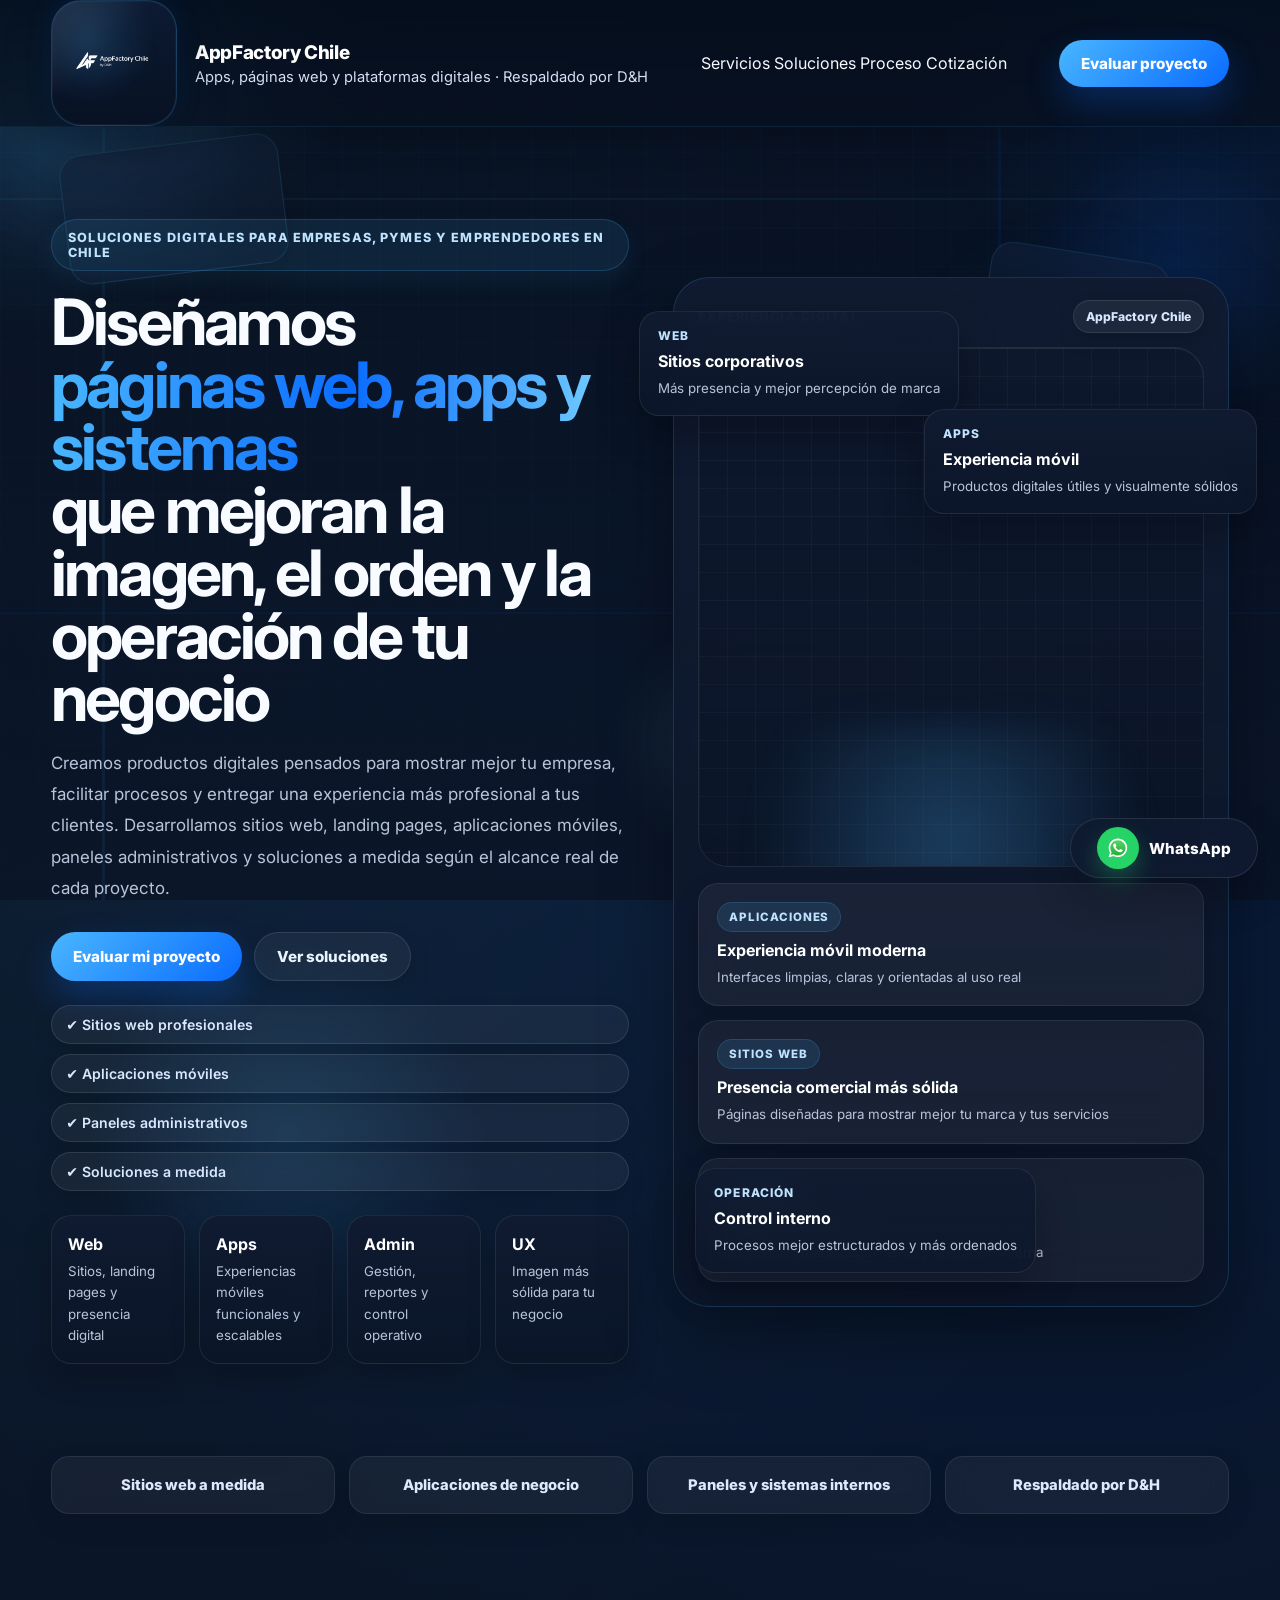
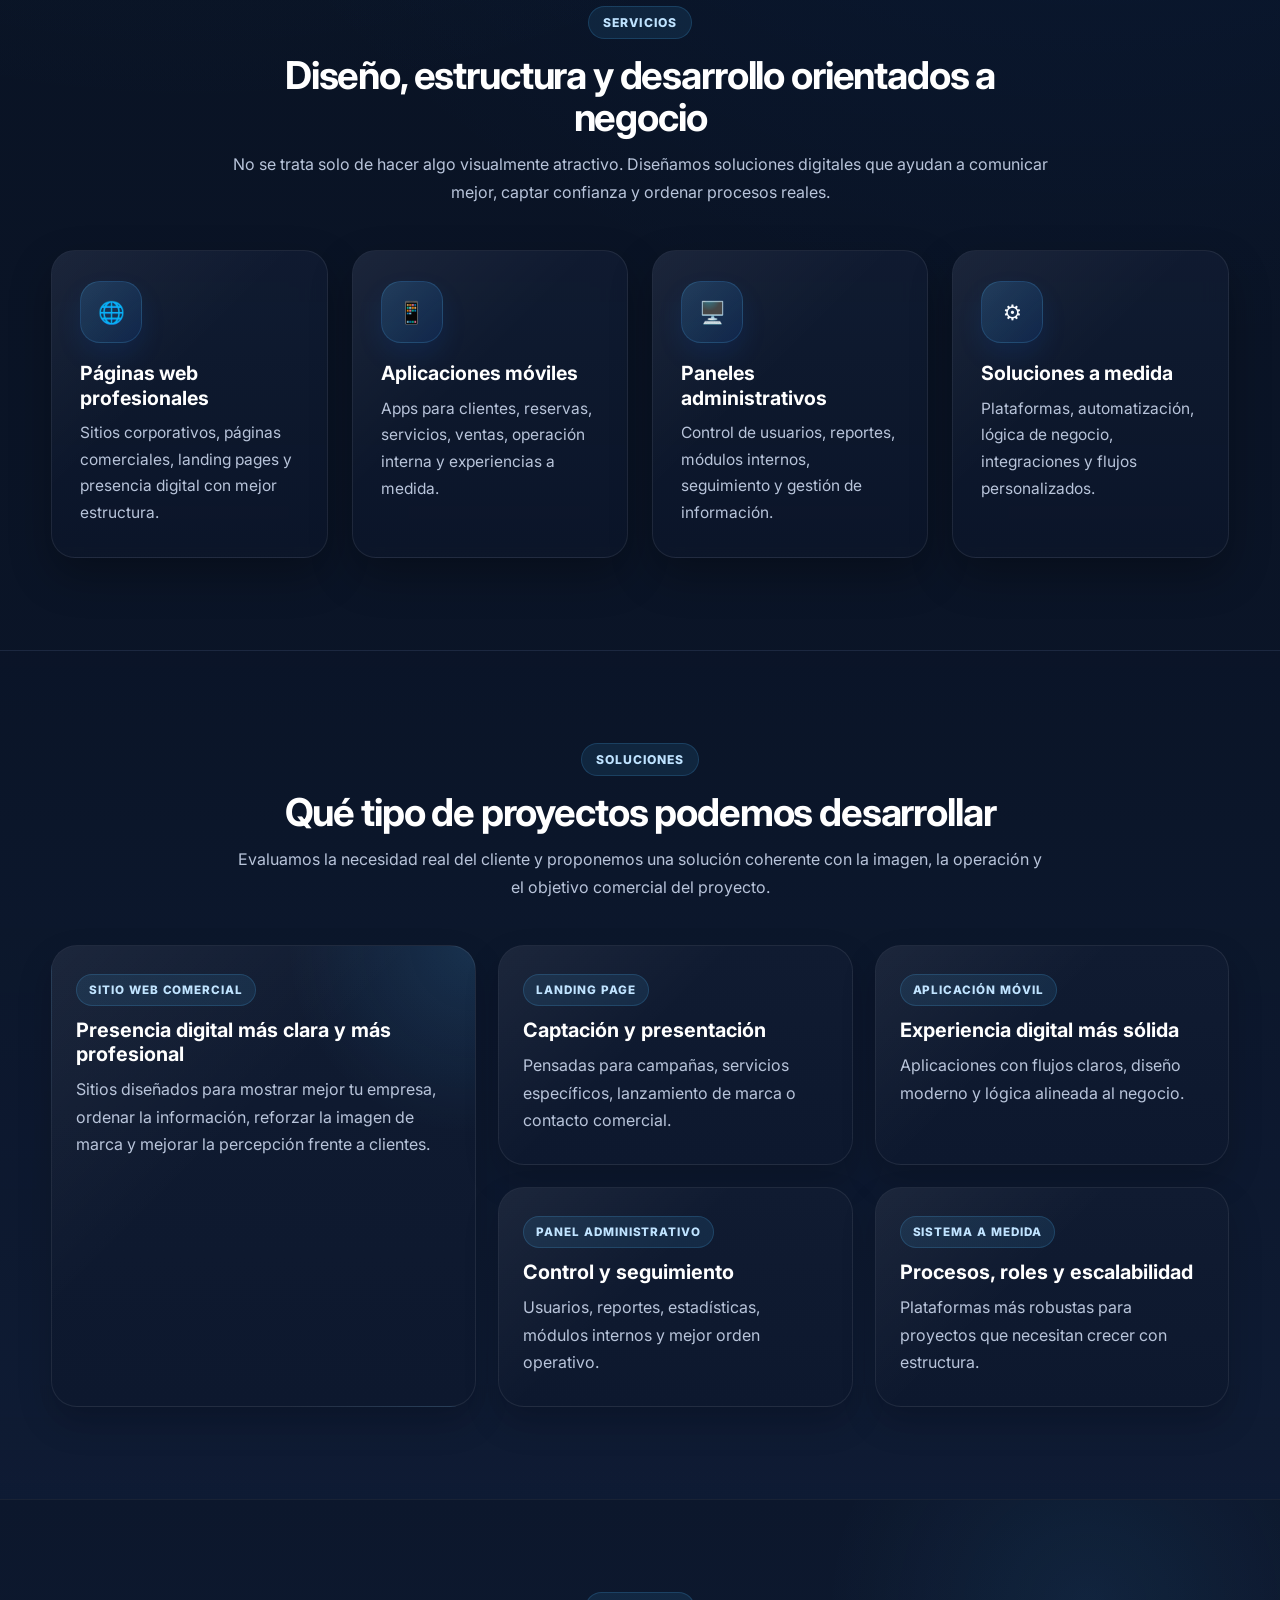
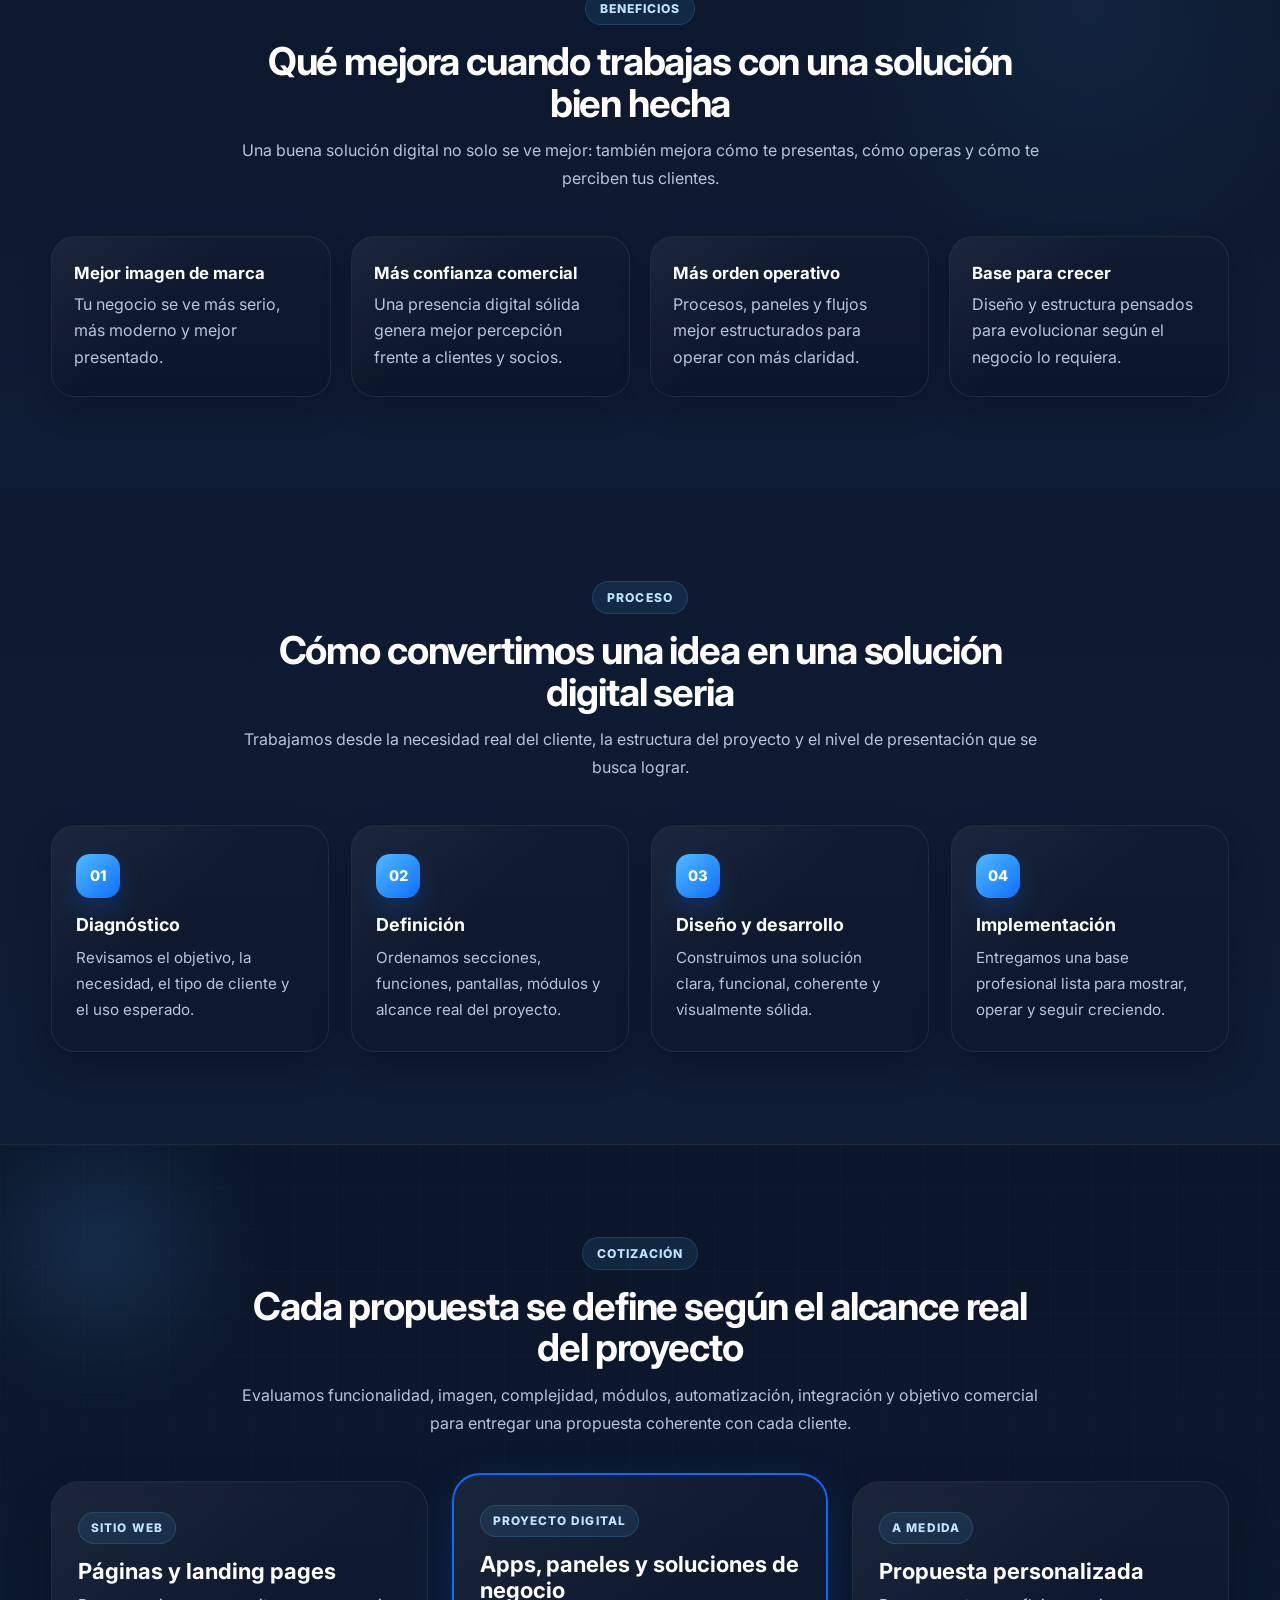
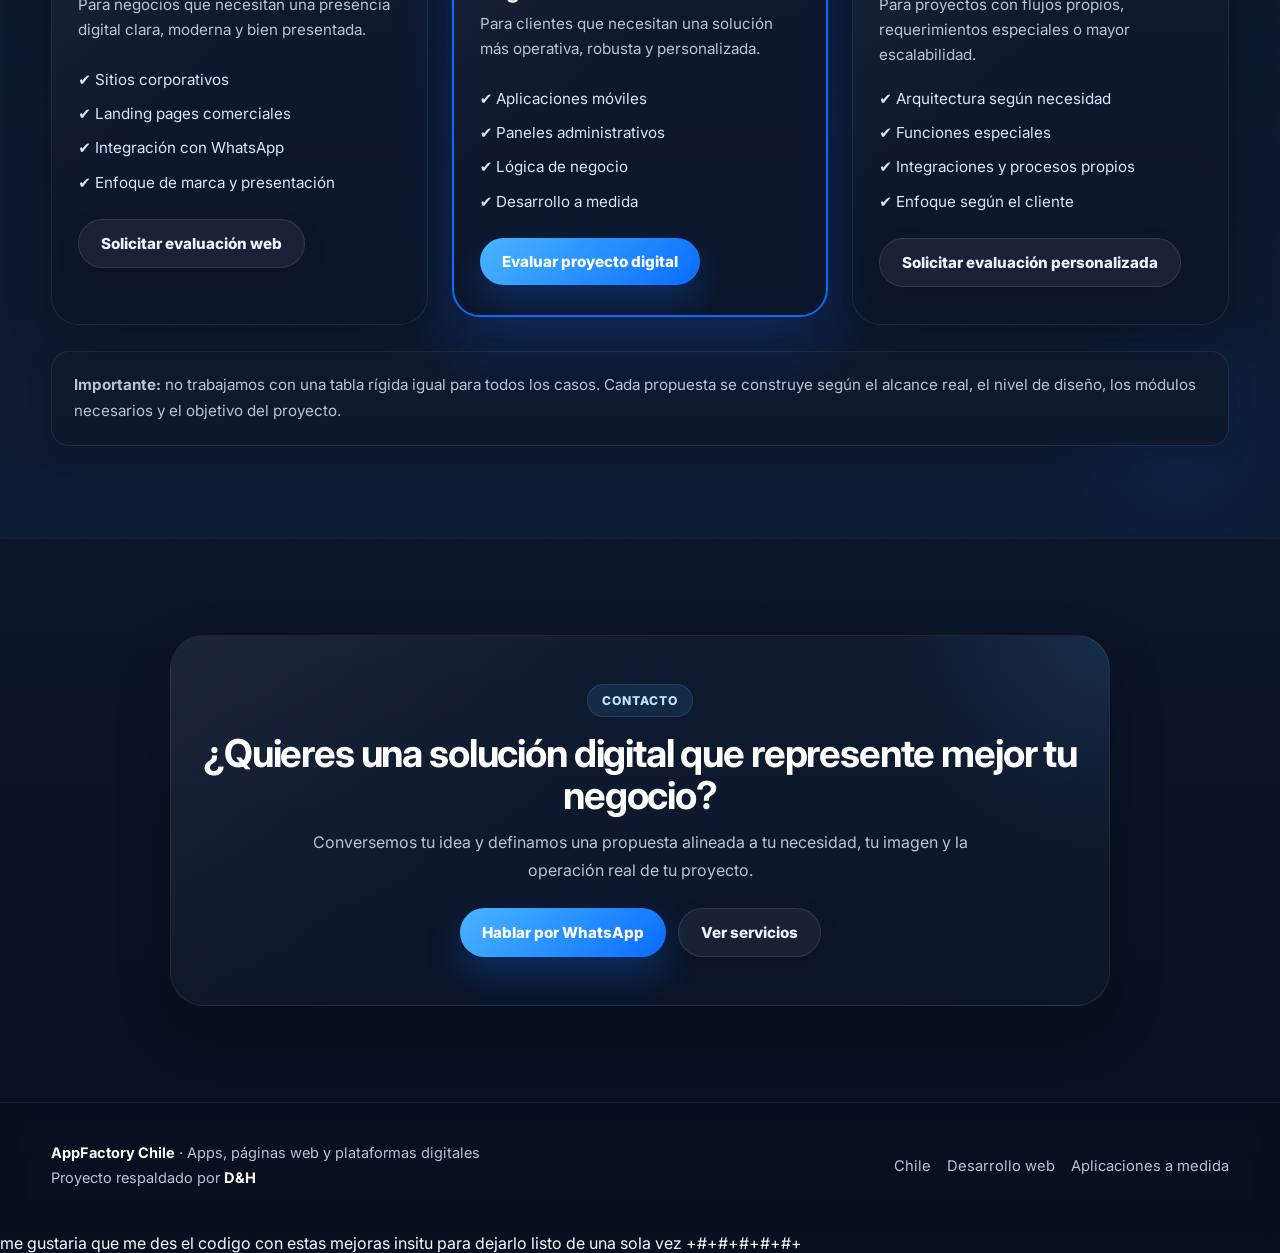
==== commit 0f34b5ec: "Update index.html" ====
--- a/index.html
+++ b/index.html
@@ -8,7 +8,7 @@
 
   <meta
     name="description"
-    content="Creamos aplicaciones móviles, páginas web, paneles administrativos y soluciones digitales a medida para empresas, pymes y emprendedores en Chile. Desarrollo profesional respaldado por D&H."
+    content="Diseñamos páginas web, aplicaciones móviles, paneles administrativos y soluciones digitales a medida para empresas, pymes y emprendedores en Chile. Desarrollo profesional respaldado por D&H."
   />
 
   <meta name="theme-color" content="#0A6CFF" />
@@ -78,18 +78,19 @@
 
         <div class="hero-left">
           <div class="hero-kicker">
-            Desarrollo digital para empresas, pymes y emprendedores en Chile
+            Soluciones digitales para empresas, pymes y emprendedores en Chile
           </div>
 
           <h1>
-            Creamos <span class="accent">apps, páginas web y plataformas</span>
-            que hacen ver tu negocio más serio, moderno y profesional
+            Diseñamos <span class="accent">páginas web, apps y sistemas</span>
+            que mejoran la imagen, el orden y la operación de tu negocio
           </h1>
 
           <p class="hero-text">
-            Diseñamos soluciones digitales con enfoque comercial, operativo y visual:
-            aplicaciones móviles, sitios web, landing pages, paneles administrativos
-            y sistemas a medida para negocios que quieren crecer con una imagen tecnológica sólida.
+            Creamos productos digitales pensados para mostrar mejor tu empresa, facilitar procesos
+            y entregar una experiencia más profesional a tus clientes. Desarrollamos sitios web,
+            landing pages, aplicaciones móviles, paneles administrativos y soluciones a medida
+            según el alcance real de cada proyecto.
           </p>
 
           <div class="hero-actions">
@@ -108,28 +109,28 @@
           </div>
 
           <div class="hero-note hero-note-inline">
+            <span>✔ Sitios web profesionales</span>
             <span>✔ Aplicaciones móviles</span>
-            <span>✔ Páginas web modernas</span>
             <span>✔ Paneles administrativos</span>
-            <span>✔ Plataformas a medida</span>
+            <span>✔ Soluciones a medida</span>
           </div>
 
           <div class="hero-stats-bar">
             <div class="hero-stat">
+              <strong>Web</strong>
+              <small>Sitios, landing pages y presencia digital</small>
+            </div>
+            <div class="hero-stat">
               <strong>Apps</strong>
-              <small>Móviles y operativas</small>
-            </div>
-            <div class="hero-stat">
-              <strong>Web</strong>
-              <small>Comercial y corporativa</small>
+              <small>Experiencias móviles funcionales y escalables</small>
             </div>
             <div class="hero-stat">
               <strong>Admin</strong>
-              <small>Control y reportes</small>
+              <small>Gestión, reportes y control operativo</small>
             </div>
             <div class="hero-stat">
               <strong>UX</strong>
-              <small>Imagen premium</small>
+              <small>Imagen más sólida para tu negocio</small>
             </div>
           </div>
         </div>
@@ -154,21 +155,21 @@
 
               <div class="screen-grid-panels">
                 <div class="ui-panel panel-app">
-                  <span class="panel-tag">App móvil</span>
-                  <strong>Interfaz moderna</strong>
-                  <small>Diseño limpio, claro y visualmente potente</small>
+                  <span class="panel-tag">Aplicaciones</span>
+                  <strong>Experiencia móvil moderna</strong>
+                  <small>Interfaces limpias, claras y orientadas al uso real</small>
                 </div>
 
                 <div class="ui-panel panel-web">
-                  <span class="panel-tag">Página web</span>
-                  <strong>Presencia comercial</strong>
-                  <small>Sitios y landing pages con imagen más seria</small>
+                  <span class="panel-tag">Sitios web</span>
+                  <strong>Presencia comercial más sólida</strong>
+                  <small>Páginas diseñadas para mostrar mejor tu marca y tus servicios</small>
                 </div>
 
                 <div class="ui-panel panel-admin">
-                  <span class="panel-tag">Panel admin</span>
-                  <strong>Gestión operativa</strong>
-                  <small>Usuarios, reportes, control y seguimiento</small>
+                  <span class="panel-tag">Paneles</span>
+                  <strong>Gestión y control</strong>
+                  <small>Usuarios, reportes, seguimiento y operación interna</small>
                 </div>
               </div>
             </div>
@@ -176,19 +177,19 @@
             <div class="floating-ui-card ui-card-1">
               <span class="floating-label">Web</span>
               <strong>Sitios corporativos</strong>
-              <small>Diseño moderno y mejor percepción de marca</small>
+              <small>Más presencia y mejor percepción de marca</small>
             </div>
 
             <div class="floating-ui-card ui-card-2">
               <span class="floating-label">Apps</span>
               <strong>Experiencia móvil</strong>
-              <small>Soluciones funcionales y visuales</small>
+              <small>Productos digitales útiles y visualmente sólidos</small>
             </div>
 
             <div class="floating-ui-card ui-card-3">
               <span class="floating-label">Operación</span>
               <strong>Control interno</strong>
-              <small>Procesos, paneles e información útil</small>
+              <small>Procesos mejor estructurados y más ordenados</small>
             </div>
 
             <div class="pulse-ring pulse-1"></div>
@@ -201,9 +202,9 @@
 
     <section class="trust-strip trust-strip-strong">
       <div class="container trust-strip-inner">
-        <span>Apps a medida</span>
-        <span>Páginas web premium</span>
-        <span>Plataformas escalables</span>
+        <span>Sitios web a medida</span>
+        <span>Aplicaciones de negocio</span>
+        <span>Paneles y sistemas internos</span>
         <span>Respaldado por D&amp;H</span>
       </div>
     </section>
@@ -212,36 +213,36 @@
       <div class="container">
         <div class="section-head">
           <div class="section-kicker">Servicios</div>
-          <h2>Desarrollamos soluciones digitales que se ven bien y funcionan bien</h2>
-          <p>
-            Combinamos imagen, estructura y utilidad real para construir productos digitales
-            que transmiten nivel profesional desde el primer vistazo.
+          <h2>Diseño, estructura y desarrollo orientados a negocio</h2>
+          <p>
+            No se trata solo de hacer algo visualmente atractivo. Diseñamos soluciones digitales
+            que ayudan a comunicar mejor, captar confianza y ordenar procesos reales.
           </p>
         </div>
 
         <div class="cards cards-4 services-ultra">
+          <article class="card glass-card service-xl">
+            <div class="icon-wrap"><div class="icon">🌐</div></div>
+            <h3>Páginas web profesionales</h3>
+            <p>Sitios corporativos, páginas comerciales, landing pages y presencia digital con mejor estructura.</p>
+          </article>
+
           <article class="card glass-card service-xl">
             <div class="icon-wrap"><div class="icon">📱</div></div>
             <h3>Aplicaciones móviles</h3>
-            <p>Apps para clientes, ventas, reservas, servicios, logística y operación interna.</p>
-          </article>
-
-          <article class="card glass-card service-xl">
-            <div class="icon-wrap"><div class="icon">🌐</div></div>
-            <h3>Páginas web profesionales</h3>
-            <p>Landing pages, sitios corporativos, páginas comerciales y presencia digital moderna.</p>
+            <p>Apps para clientes, reservas, servicios, ventas, operación interna y experiencias a medida.</p>
           </article>
 
           <article class="card glass-card service-xl">
             <div class="icon-wrap"><div class="icon">🖥️</div></div>
             <h3>Paneles administrativos</h3>
-            <p>Control de usuarios, pedidos, reportes, estadísticas y módulos internos.</p>
+            <p>Control de usuarios, reportes, módulos internos, seguimiento y gestión de información.</p>
           </article>
 
           <article class="card glass-card service-xl">
             <div class="icon-wrap"><div class="icon">⚙️</div></div>
-            <h3>Desarrollo a medida</h3>
-            <p>Automatización, lógica de negocio, integraciones y plataformas operativas.</p>
+            <h3>Soluciones a medida</h3>
+            <p>Plataformas, automatización, lógica de negocio, integraciones y flujos personalizados.</p>
           </article>
         </div>
       </div>
@@ -251,45 +252,45 @@
       <div class="container">
         <div class="section-head">
           <div class="section-kicker">Soluciones</div>
-          <h2>Productos y soluciones según lo que necesita cada cliente</h2>
-          <p>
-            No trabajamos con una sola fórmula. Evaluamos el objetivo, la complejidad,
-            la imagen requerida y la operación real del proyecto.
+          <h2>Qué tipo de proyectos podemos desarrollar</h2>
+          <p>
+            Evaluamos la necesidad real del cliente y proponemos una solución coherente con la imagen,
+            la operación y el objetivo comercial del proyecto.
           </p>
         </div>
 
         <div class="project-showcase">
           <article class="project-card project-card-large">
             <div class="project-label">Sitio web comercial</div>
-            <h3>Páginas modernas para mostrar mejor tu negocio</h3>
+            <h3>Presencia digital más clara y más profesional</h3>
             <p>
-              Sitios con diseño premium, estructura clara, presencia profesional
-              y orientación comercial para captar más confianza.
+              Sitios diseñados para mostrar mejor tu empresa, ordenar la información,
+              reforzar la imagen de marca y mejorar la percepción frente a clientes.
             </p>
           </article>
 
           <article class="project-card">
             <div class="project-label">Landing page</div>
-            <h3>Portadas de alto impacto</h3>
-            <p>Pensadas para campañas, servicios, captación de clientes o presentación de marca.</p>
+            <h3>Captación y presentación</h3>
+            <p>Pensadas para campañas, servicios específicos, lanzamiento de marca o contacto comercial.</p>
           </article>
 
           <article class="project-card">
-            <div class="project-label">App móvil</div>
+            <div class="project-label">Aplicación móvil</div>
             <h3>Experiencia digital más sólida</h3>
-            <p>Aplicaciones con flujos claros, diseño moderno y presencia tecnológica real.</p>
+            <p>Aplicaciones con flujos claros, diseño moderno y lógica alineada al negocio.</p>
           </article>
 
           <article class="project-card">
             <div class="project-label">Panel administrativo</div>
-            <h3>Control interno y reportes</h3>
-            <p>Usuarios, estadísticas, módulos internos, pedidos, gestión y seguimiento.</p>
+            <h3>Control y seguimiento</h3>
+            <p>Usuarios, reportes, estadísticas, módulos internos y mejor orden operativo.</p>
           </article>
 
           <article class="project-card">
-            <div class="project-label">Plataforma a medida</div>
-            <h3>Usuarios, roles y procesos</h3>
-            <p>Sistemas más robustos con estructura escalable para crecer.</p>
+            <div class="project-label">Sistema a medida</div>
+            <h3>Procesos, roles y escalabilidad</h3>
+            <p>Plataformas más robustas para proyectos que necesitan crecer con estructura.</p>
           </article>
         </div>
       </div>
@@ -298,32 +299,33 @@
     <section class="section section-contrast">
       <div class="container">
         <div class="section-head">
-          <div class="section-kicker">Por qué destaca</div>
-          <h2>No solo hacemos algo funcional: hacemos que se vea de alto nivel</h2>
-          <p>
-            El objetivo es que tu negocio transmita más valor, más seriedad y más presencia digital.
+          <div class="section-kicker">Beneficios</div>
+          <h2>Qué mejora cuando trabajas con una solución bien hecha</h2>
+          <p>
+            Una buena solución digital no solo se ve mejor: también mejora cómo te presentas,
+            cómo operas y cómo te perciben tus clientes.
           </p>
         </div>
 
         <div class="impact-grid">
           <article class="impact-card">
-            <strong>Más impacto visual</strong>
-            <p>Diseño más llamativo, limpio y moderno.</p>
+            <strong>Mejor imagen de marca</strong>
+            <p>Tu negocio se ve más serio, más moderno y mejor presentado.</p>
           </article>
 
           <article class="impact-card">
-            <strong>Más percepción profesional</strong>
-            <p>Tu empresa se ve mejor frente a clientes y socios.</p>
+            <strong>Más confianza comercial</strong>
+            <p>Una presencia digital sólida genera mejor percepción frente a clientes y socios.</p>
           </article>
 
           <article class="impact-card">
             <strong>Más orden operativo</strong>
-            <p>Procesos, paneles y flujos mejor estructurados.</p>
+            <p>Procesos, paneles y flujos mejor estructurados para operar con más claridad.</p>
           </article>
 
           <article class="impact-card">
-            <strong>Más valor de marca</strong>
-            <p>Una presencia digital que transmite nivel real.</p>
+            <strong>Base para crecer</strong>
+            <p>Diseño y estructura pensados para evolucionar según el negocio lo requiera.</p>
           </article>
         </div>
       </div>
@@ -333,35 +335,35 @@
       <div class="container">
         <div class="section-head">
           <div class="section-kicker">Proceso</div>
-          <h2>Así convertimos una idea en un producto digital serio</h2>
-          <p>
-            Trabajamos desde la lógica del negocio, la imagen y la estructura del proyecto.
+          <h2>Cómo convertimos una idea en una solución digital seria</h2>
+          <p>
+            Trabajamos desde la necesidad real del cliente, la estructura del proyecto y el nivel de presentación que se busca lograr.
           </p>
         </div>
 
         <div class="process-grid">
           <article class="process-card">
             <span class="step">01</span>
-            <h3>Análisis</h3>
-            <p>Revisamos tu idea, necesidad y objetivo comercial.</p>
+            <h3>Diagnóstico</h3>
+            <p>Revisamos el objetivo, la necesidad, el tipo de cliente y el uso esperado.</p>
           </article>
 
           <article class="process-card">
             <span class="step">02</span>
-            <h3>Estructura</h3>
-            <p>Definimos secciones, pantallas, lógica y propuesta visual.</p>
+            <h3>Definición</h3>
+            <p>Ordenamos secciones, funciones, pantallas, módulos y alcance real del proyecto.</p>
           </article>
 
           <article class="process-card">
             <span class="step">03</span>
             <h3>Diseño y desarrollo</h3>
-            <p>Construimos una solución llamativa, profesional y funcional.</p>
+            <p>Construimos una solución clara, funcional, coherente y visualmente sólida.</p>
           </article>
 
           <article class="process-card">
             <span class="step">04</span>
-            <h3>Puesta en marcha</h3>
-            <p>Entregamos una base sólida lista para mostrar y operar.</p>
+            <h3>Implementación</h3>
+            <p>Entregamos una base profesional lista para mostrar, operar y seguir creciendo.</p>
           </article>
         </div>
       </div>
@@ -377,10 +379,10 @@
       <div class="container">
         <div class="section-head">
           <div class="section-kicker">Cotización</div>
-          <h2>Cada proyecto se evalúa según lo que realmente necesita el cliente</h2>
-          <p>
-            Preferimos cotizar con criterio profesional, según alcance, imagen, funcionalidades,
-            módulos, automatizaciones, integración y objetivo comercial.
+          <h2>Cada propuesta se define según el alcance real del proyecto</h2>
+          <p>
+            Evaluamos funcionalidad, imagen, complejidad, módulos, automatización,
+            integración y objetivo comercial para entregar una propuesta coherente con cada cliente.
           </p>
         </div>
 
@@ -389,24 +391,24 @@
             <div class="badge">Sitio web</div>
             <h3>Páginas y landing pages</h3>
             <div class="subtitle">
-              Para empresas, pymes o emprendedores que necesitan una presencia digital seria y moderna.
+              Para negocios que necesitan una presencia digital clara, moderna y bien presentada.
             </div>
             <ul class="price-list">
               <li>✔ Sitios corporativos</li>
               <li>✔ Landing pages comerciales</li>
               <li>✔ Integración con WhatsApp</li>
-              <li>✔ Diseño orientado a marca y ventas</li>
+              <li>✔ Enfoque de marca y presentación</li>
             </ul>
             <a href="https://wa.me/56954486171?text=Hola%2C%20quiero%20cotizar%20una%20p%C3%A1gina%20web%20para%20mi%20negocio." class="btn btn-secondary" target="_blank" rel="noopener">
-              Cotizar página web
+              Solicitar evaluación web
             </a>
           </article>
 
           <article class="price-card featured">
             <div class="badge">Proyecto digital</div>
-            <h3>App, panel o solución de negocio</h3>
+            <h3>Apps, paneles y soluciones de negocio</h3>
             <div class="subtitle">
-              Para clientes que necesitan una solución más completa, operativa y personalizada.
+              Para clientes que necesitan una solución más operativa, robusta y personalizada.
             </div>
             <ul class="price-list">
               <li>✔ Aplicaciones móviles</li>
@@ -415,32 +417,31 @@
               <li>✔ Desarrollo a medida</li>
             </ul>
             <a href="https://wa.me/56954486171?text=Hola%2C%20quiero%20evaluar%20un%20proyecto%20digital%20para%20mi%20negocio." class="btn btn-primary" target="_blank" rel="noopener">
-              Evaluar proyecto
+              Evaluar proyecto digital
             </a>
           </article>
 
           <article class="price-card">
             <div class="badge">A medida</div>
-            <h3>Solución personalizada</h3>
+            <h3>Propuesta personalizada</h3>
             <div class="subtitle">
-              Para proyectos con más módulos, requerimientos especiales, automatización o escalabilidad.
+              Para proyectos con flujos propios, requerimientos especiales o mayor escalabilidad.
             </div>
             <ul class="price-list">
               <li>✔ Arquitectura según necesidad</li>
               <li>✔ Funciones especiales</li>
-              <li>✔ Integraciones y flujos propios</li>
+              <li>✔ Integraciones y procesos propios</li>
               <li>✔ Enfoque según el cliente</li>
             </ul>
-            <a href="https://wa.me/56954486171?text=Hola%2C%20quiero%20una%20cotizaci%C3%B3n%20personalizada%20para%20mi%20proyecto." class="btn btn-secondary" target="_blank" rel="noopener">
-              Solicitar evaluación
+            <a href="https://wa.me/56954486171?text=Hola%2C%20quiero%20una%20evaluaci%C3%B3n%20personalizada%20para%20mi%20proyecto." class="btn btn-secondary" target="_blank" rel="noopener">
+              Solicitar evaluación personalizada
             </a>
           </article>
         </div>
 
         <div class="important-note">
           <strong>Importante:</strong>
-          no trabajamos con una tabla rígida para todos los casos. Cada cotización se define
-          según el alcance real, el nivel de diseño, los módulos requeridos y el objetivo del proyecto.
+          no trabajamos con una tabla rígida igual para todos los casos. Cada propuesta se construye según el alcance real, el nivel de diseño, los módulos necesarios y el objetivo del proyecto.
         </div>
       </div>
     </section>
@@ -449,9 +450,9 @@
       <div class="container">
         <div class="cta-box">
           <div class="section-kicker">Contacto</div>
-          <h2>¿Quieres una app o una página web que realmente impresione?</h2>
-          <p>
-            Conversemos tu idea y transformémosla en una solución digital con imagen potente, estructura seria y presencia profesional.
+          <h2>¿Quieres una solución digital que represente mejor tu negocio?</h2>
+          <p>
+            Conversemos tu idea y definamos una propuesta alineada a tu necesidad, tu imagen y la operación real de tu proyecto.
           </p>
           <div class="cta-actions">
             <a
@@ -493,4 +494,4 @@
   </a>
 
 </body>
-</html>
+</html> me gustaria que me des el codigo con estas mejoras insitu para dejarlo listo de una sola vez  +#+#+#+#+#+
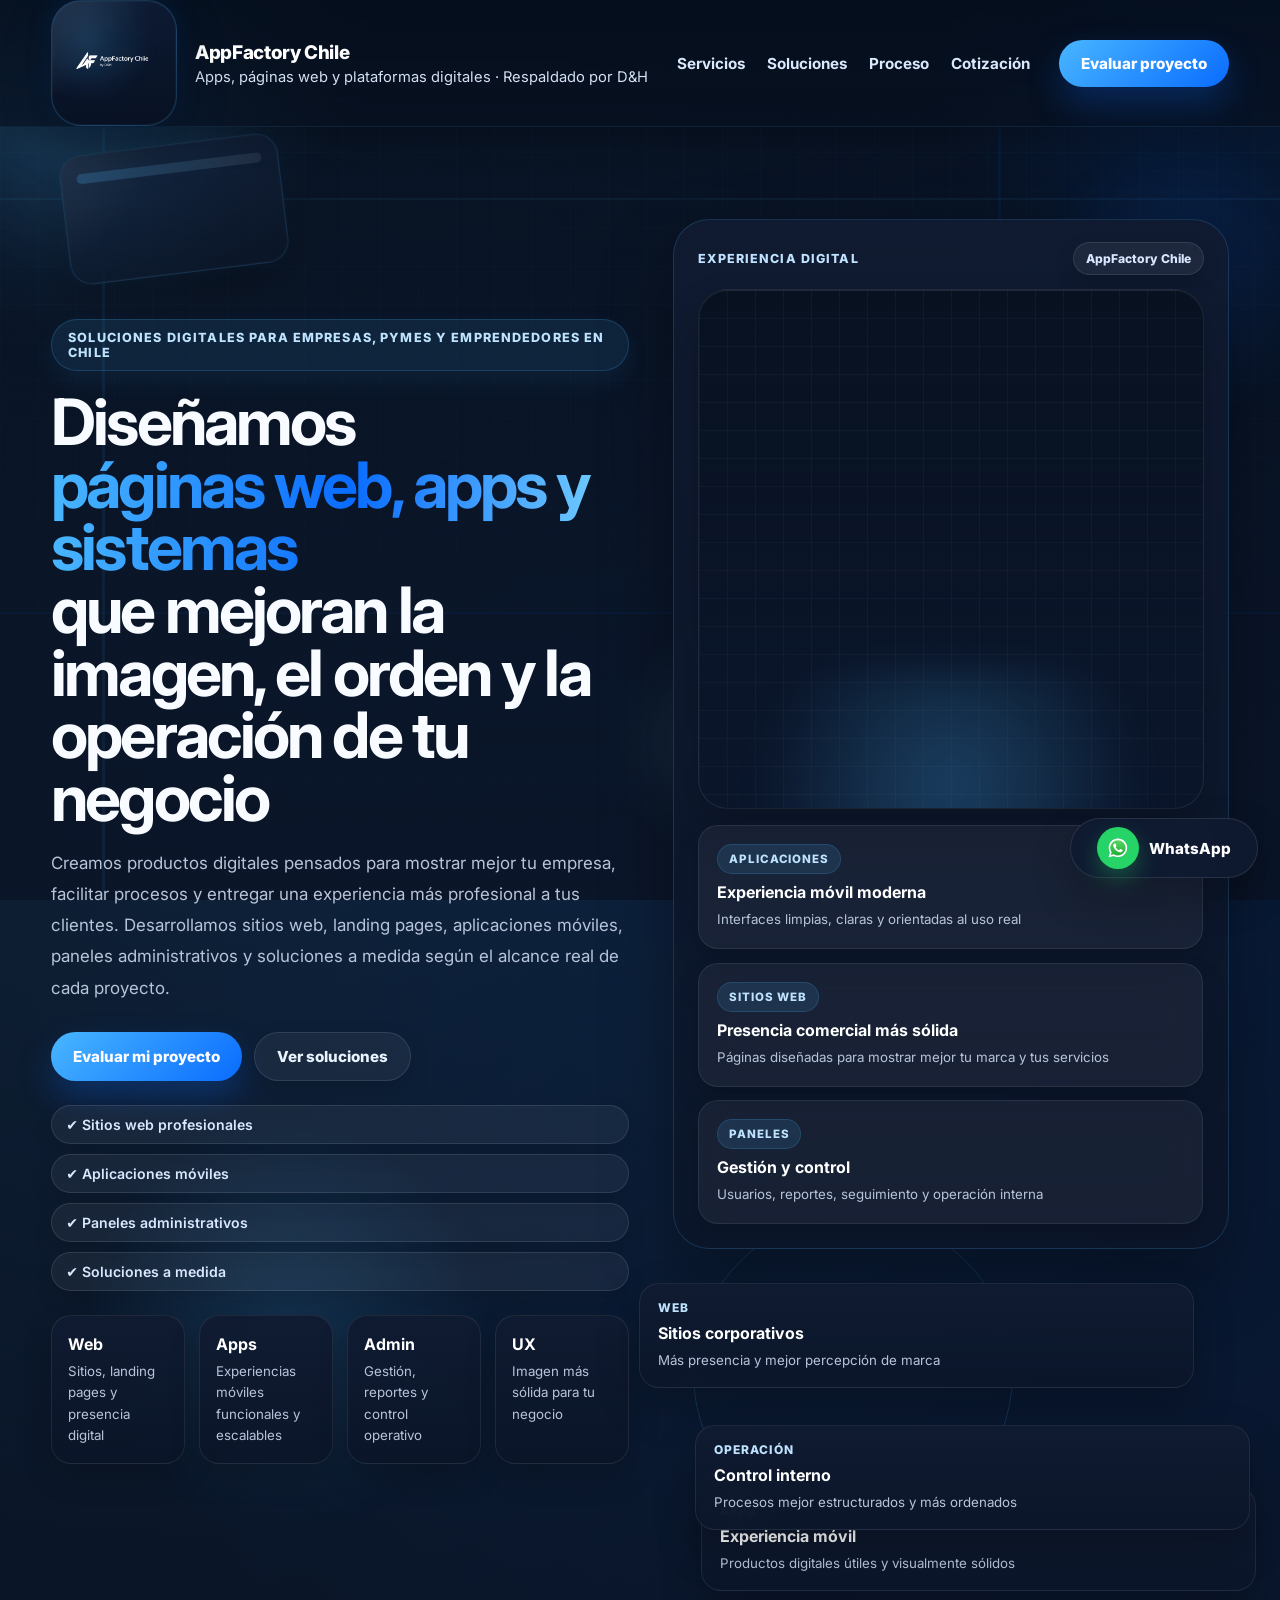
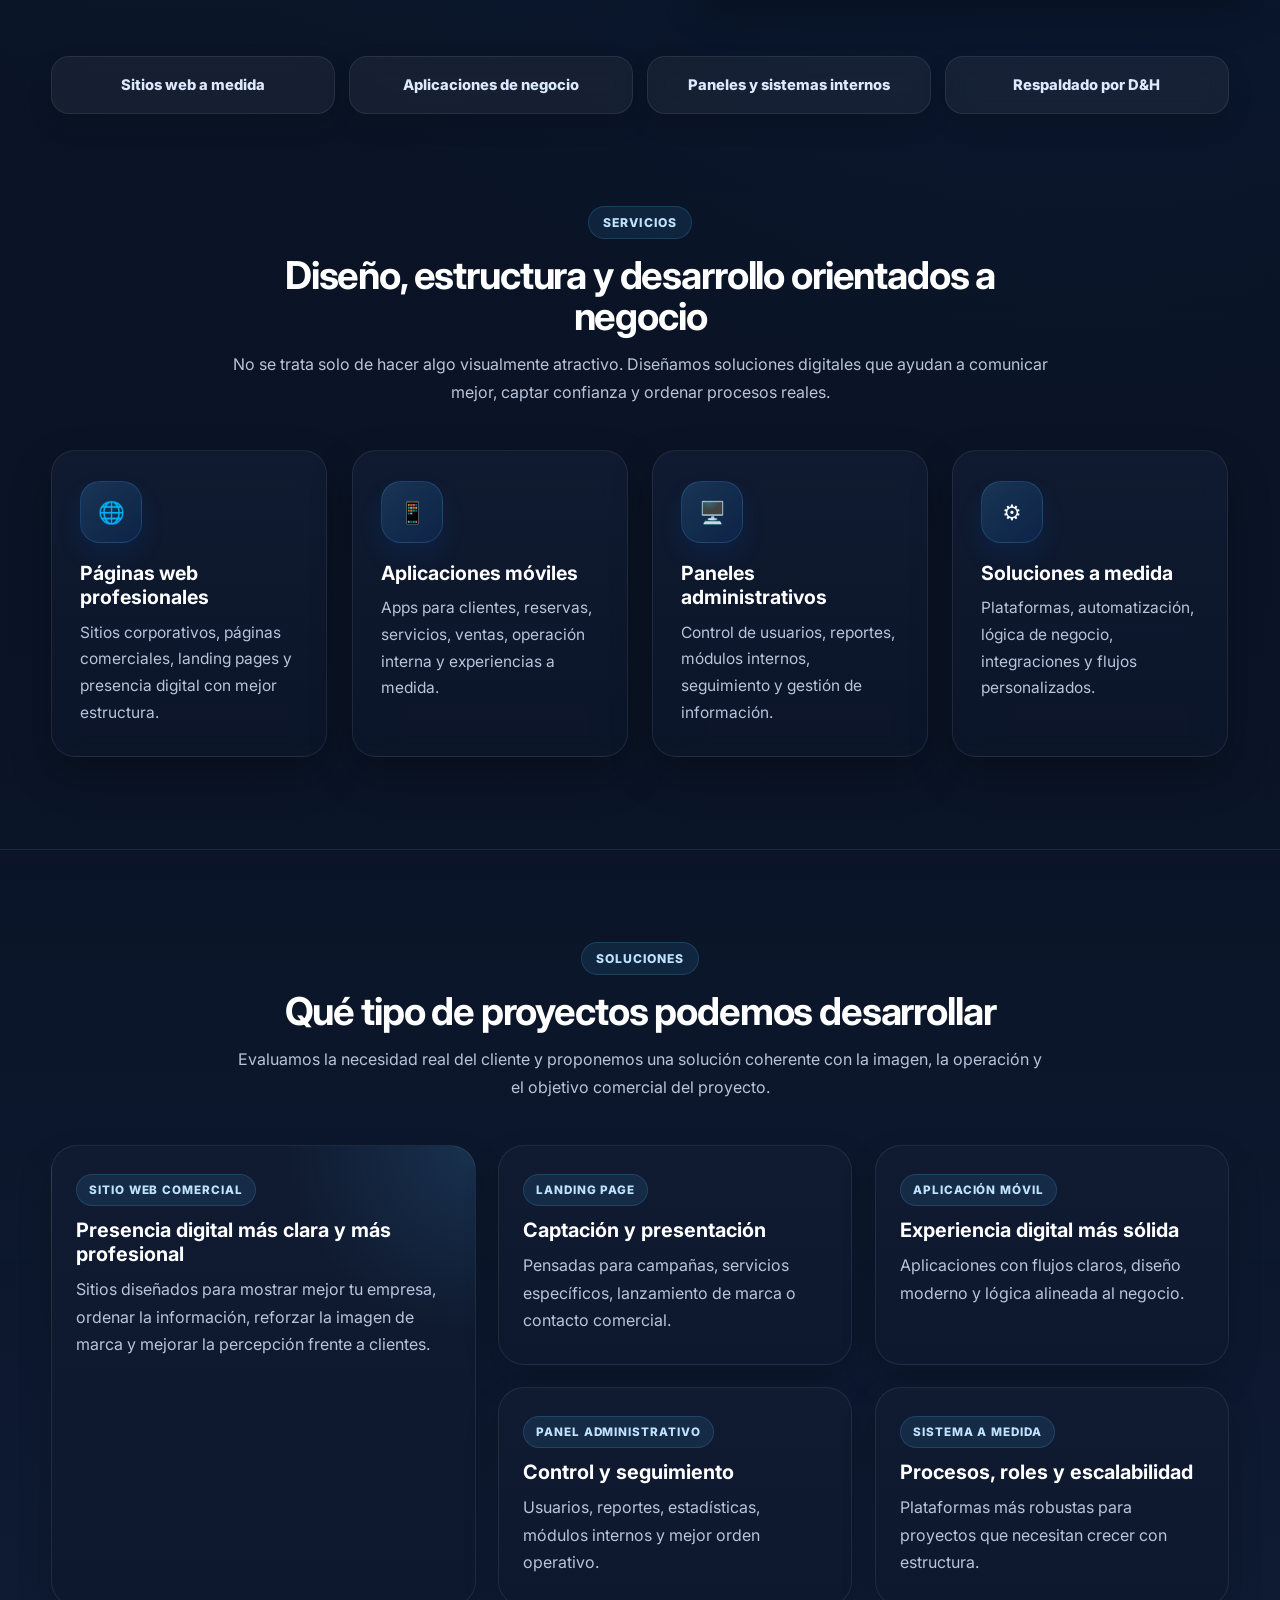
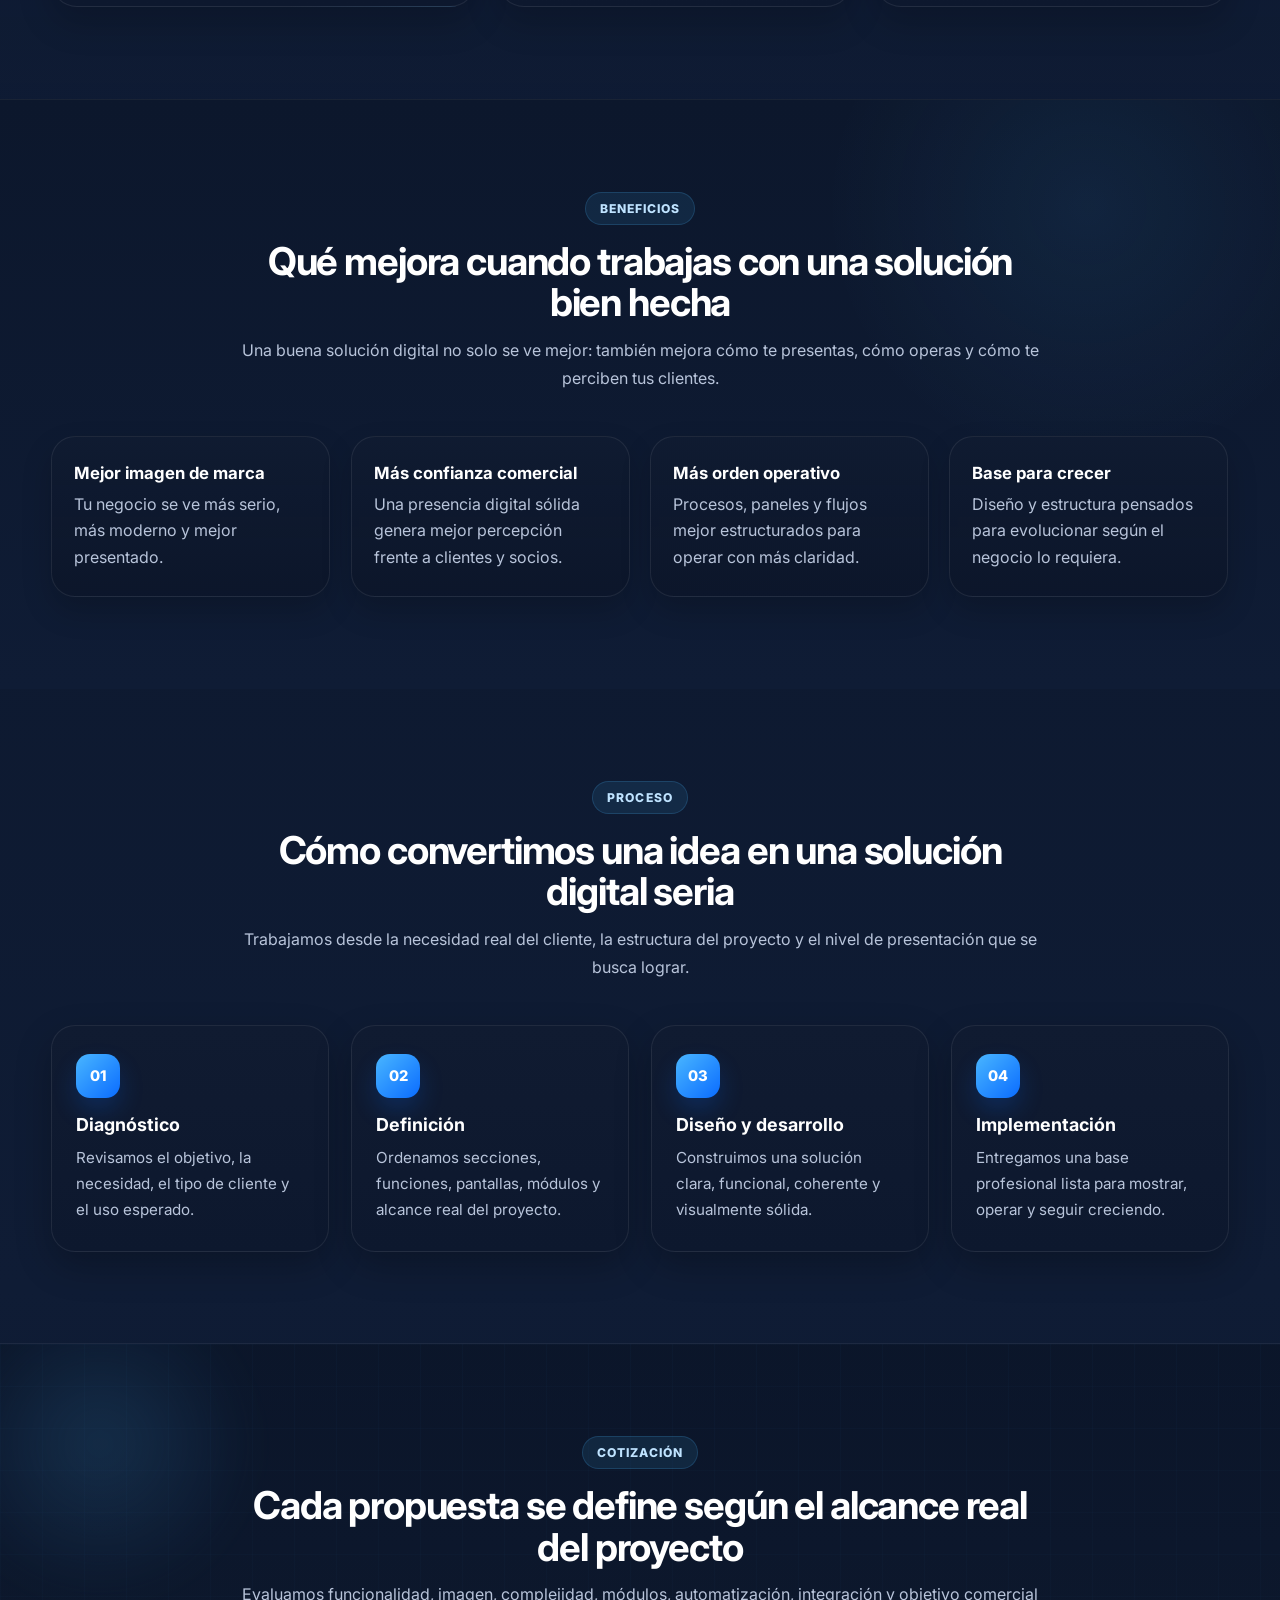
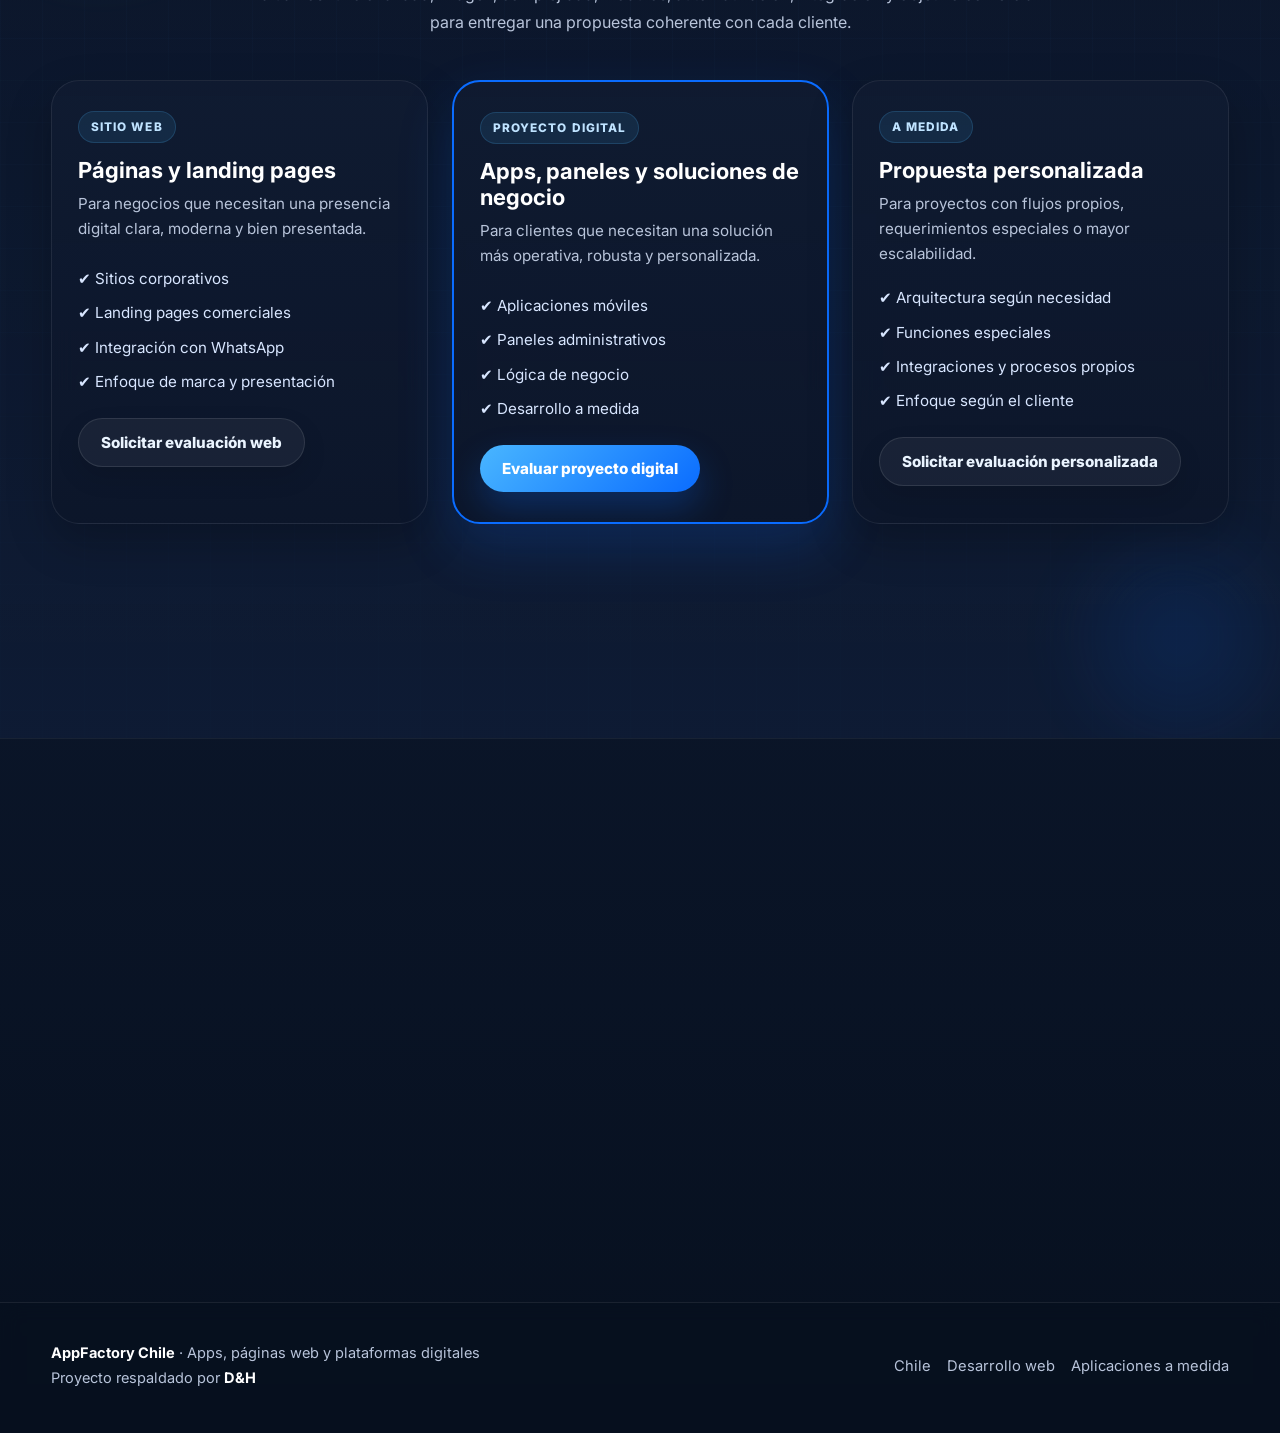
==== commit e6619c55: "Update index.html" ====
--- a/index.html
+++ b/index.html
@@ -21,6 +21,251 @@
   />
 
   <link rel="stylesheet" href="style.css" />
+
+  <style>
+    /* =========================================================
+       MEJORAS IN-SITU TIPO SKANO
+    ========================================================= */
+
+    .glass-card,
+    .solution-card,
+    .process-card,
+    .price-card,
+    .project-card,
+    .impact-card,
+    .hero-stat,
+    .ui-panel,
+    .floating-ui-card,
+    .trust-strip-inner span,
+    .cta-box,
+    .important-note {
+      position: relative;
+      overflow: hidden;
+      transition:
+        transform .38s cubic-bezier(.2,.8,.2,1),
+        box-shadow .38s cubic-bezier(.2,.8,.2,1),
+        border-color .38s ease,
+        background .38s ease,
+        opacity .38s ease;
+      will-change: transform, box-shadow, opacity;
+    }
+
+    .glass-card::after,
+    .solution-card::after,
+    .process-card::after,
+    .price-card::after,
+    .project-card::after,
+    .impact-card::after,
+    .hero-stat::after,
+    .ui-panel::after,
+    .floating-ui-card::after,
+    .cta-box::after,
+    .important-note::after {
+      content:"";
+      position:absolute;
+      inset:-1px;
+      border-radius:inherit;
+      pointer-events:none;
+      background:linear-gradient(
+        135deg,
+        rgba(73,182,255,.18) 0%,
+        rgba(73,182,255,0) 30%,
+        rgba(255,255,255,.04) 55%,
+        rgba(73,182,255,.10) 100%
+      );
+      opacity:0;
+      transition:opacity .35s ease;
+      z-index:1;
+    }
+
+    .glass-card::before,
+    .solution-card::before,
+    .process-card::before,
+    .price-card::before,
+    .project-card::before,
+    .impact-card::before,
+    .hero-stat::before,
+    .ui-panel::before,
+    .floating-ui-card::before,
+    .cta-box::before,
+    .important-note::before {
+      content:"";
+      position:absolute;
+      top:-120%;
+      left:-35%;
+      width:45%;
+      height:300%;
+      transform:rotate(18deg);
+      background:linear-gradient(
+        to right,
+        rgba(255,255,255,0),
+        rgba(255,255,255,.12),
+        rgba(255,255,255,0)
+      );
+      opacity:0;
+      transition:left .7s ease, opacity .35s ease;
+      pointer-events:none;
+      z-index:2;
+    }
+
+    .glass-card > *,
+    .solution-card > *,
+    .process-card > *,
+    .price-card > *,
+    .project-card > *,
+    .impact-card > *,
+    .hero-stat > *,
+    .ui-panel > *,
+    .floating-ui-card > *,
+    .cta-box > *,
+    .important-note > * {
+      position: relative;
+      z-index: 3;
+    }
+
+    .glass-card:hover,
+    .solution-card:hover,
+    .process-card:hover,
+    .price-card:hover,
+    .project-card:hover,
+    .impact-card:hover,
+    .hero-stat:hover,
+    .ui-panel:hover,
+    .floating-ui-card:hover,
+    .trust-strip-inner span:hover,
+    .cta-box:hover,
+    .important-note:hover {
+      transform:translateY(-8px) scale(1.012);
+      border-color:rgba(73,182,255,.28);
+      box-shadow:
+        0 24px 52px rgba(0,0,0,.30),
+        0 0 0 1px rgba(73,182,255,.18),
+        0 0 28px rgba(73,182,255,.08);
+    }
+
+    .glass-card:hover::after,
+    .solution-card:hover::after,
+    .process-card:hover::after,
+    .price-card:hover::after,
+    .project-card:hover::after,
+    .impact-card:hover::after,
+    .hero-stat:hover::after,
+    .ui-panel:hover::after,
+    .floating-ui-card:hover::after,
+    .cta-box:hover::after,
+    .important-note:hover::after {
+      opacity:1;
+    }
+
+    .glass-card:hover::before,
+    .solution-card:hover::before,
+    .process-card:hover::before,
+    .price-card:hover::before,
+    .project-card:hover::before,
+    .impact-card:hover::before,
+    .hero-stat:hover::before,
+    .ui-panel:hover::before,
+    .floating-ui-card:hover::before,
+    .cta-box:hover::before,
+    .important-note:hover::before {
+      left:120%;
+      opacity:1;
+    }
+
+    .icon-wrap,
+    .step,
+    .wa-icon {
+      transition:
+        transform .35s ease,
+        box-shadow .35s ease,
+        filter .35s ease;
+      will-change: transform;
+    }
+
+    .glass-card:hover .icon-wrap,
+    .solution-card:hover .icon-wrap,
+    .process-card:hover .step {
+      transform:translateY(-4px) scale(1.08);
+      box-shadow:0 12px 28px rgba(73,182,255,.25);
+      filter:drop-shadow(0 8px 18px rgba(73,182,255,.18));
+    }
+
+    .reveal-up {
+      opacity: 0;
+      transform: translateY(34px) scale(.985);
+      transition:
+        opacity .8s cubic-bezier(.2,.8,.2,1),
+        transform .8s cubic-bezier(.2,.8,.2,1);
+    }
+
+    .reveal-up.is-visible {
+      opacity: 1;
+      transform: translateY(0) scale(1);
+    }
+
+    .reveal-delay-1 { transition-delay: .05s; }
+    .reveal-delay-2 { transition-delay: .10s; }
+    .reveal-delay-3 { transition-delay: .15s; }
+    .reveal-delay-4 { transition-delay: .20s; }
+    .reveal-delay-5 { transition-delay: .25s; }
+    .reveal-delay-6 { transition-delay: .30s; }
+
+    @media (min-width:901px){
+      .float-soft-a { animation: floatSoftA2 8s ease-in-out infinite; }
+      .float-soft-b { animation: floatSoftB2 9s ease-in-out infinite; }
+      .float-soft-c { animation: floatSoftC2 8.5s ease-in-out infinite; }
+    }
+
+    @keyframes floatSoftA2{
+      0%,100%{ transform:translateY(0); }
+      50%{ transform:translateY(-10px); }
+    }
+
+    @keyframes floatSoftB2{
+      0%,100%{ transform:translateY(0); }
+      50%{ transform:translateY(8px); }
+    }
+
+    @keyframes floatSoftC2{
+      0%,100%{ transform:translateY(0); }
+      50%{ transform:translateY(-12px); }
+    }
+
+    @media (max-width:980px){
+      .float-soft-a,
+      .float-soft-b,
+      .float-soft-c{
+        animation:none !important;
+      }
+    }
+
+    @media (prefers-reduced-motion: reduce){
+      .glass-card,
+      .solution-card,
+      .process-card,
+      .price-card,
+      .project-card,
+      .impact-card,
+      .hero-stat,
+      .ui-panel,
+      .floating-ui-card,
+      .trust-strip-inner span,
+      .cta-box,
+      .important-note,
+      .reveal-up,
+      .float-soft-a,
+      .float-soft-b,
+      .float-soft-c,
+      .icon-wrap,
+      .step,
+      .wa-icon{
+        animation:none !important;
+        transition:none !important;
+        transform:none !important;
+        opacity:1 !important;
+      }
+    }
+  </style>
 </head>
 <body>
 
@@ -493,5 +738,38 @@
     <span class="wa-text">WhatsApp</span>
   </a>
 
+  <script>
+    (function () {
+      const revealTargets = document.querySelectorAll(
+        '.hero-stat, .ui-panel, .floating-ui-card, .trust-strip-inner span, .glass-card, .project-card, .impact-card, .process-card, .price-card, .important-note, .cta-box'
+      );
+
+      revealTargets.forEach((el, index) => {
+        el.classList.add('reveal-up');
+        el.classList.add('reveal-delay-' + ((index % 6) + 1));
+
+        if (window.innerWidth > 980) {
+          if (index % 3 === 0) el.classList.add('float-soft-a');
+          if (index % 3 === 1) el.classList.add('float-soft-b');
+          if (index % 3 === 2) el.classList.add('float-soft-c');
+        }
+      });
+
+      const observer = new IntersectionObserver((entries) => {
+        entries.forEach((entry) => {
+          if (entry.isIntersecting) {
+            entry.target.classList.add('is-visible');
+            observer.unobserve(entry.target);
+          }
+        });
+      }, {
+        threshold: 0.12,
+        rootMargin: '0px 0px -40px 0px'
+      });
+
+      revealTargets.forEach(el => observer.observe(el));
+    })();
+  </script>
+
 </body>
-</html> me gustaria que me des el codigo con estas mejoras insitu para dejarlo listo de una sola vez  +#+#+#+#+#+
+</html>
--- a/style.css
+++ b/style.css
@@ -146,10 +146,35 @@
 .floating-window{
   position:absolute;
   border:1px solid rgba(73,182,255,.14);
-  background:linear-gradient(180deg, rgba(17,30,54,.56), rgba(12,22,42,.32));
-  backdrop-filter:blur(16px);
-  box-shadow:0 18px 46px rgba(0,0,0,.24);
+  background:
+    linear-gradient(180deg, rgba(17,30,54,.62), rgba(12,22,42,.34));
+  backdrop-filter:blur(18px);
+  box-shadow:
+    0 18px 46px rgba(0,0,0,.24),
+    0 0 0 1px rgba(255,255,255,.02) inset,
+    0 0 24px rgba(73,182,255,.05);
   border-radius:22px;
+  overflow:hidden;
+}
+
+.floating-window::before{
+  content:"";
+  position:absolute;
+  inset:0;
+  background:linear-gradient(135deg, rgba(255,255,255,.06), transparent 36%);
+  pointer-events:none;
+}
+
+.floating-window::after{
+  content:"";
+  position:absolute;
+  left:16px;
+  right:16px;
+  top:18px;
+  height:10px;
+  border-radius:999px;
+  background:linear-gradient(90deg, rgba(73,182,255,.30), rgba(255,255,255,.10));
+  opacity:.75;
 }
 
 .fw-1{
@@ -158,7 +183,7 @@
   left:5%;
   top:16%;
   transform:rotate(-7deg);
-  animation:windowDrift 12s ease-in-out infinite;
+  animation:windowDrift 12s ease-in-out infinite, glowWindow 8s ease-in-out infinite;
 }
 
 .fw-2{
@@ -167,7 +192,7 @@
   right:9%;
   top:28%;
   transform:rotate(9deg);
-  animation:windowDriftTwo 14s ease-in-out infinite;
+  animation:windowDriftTwo 14s ease-in-out infinite, glowWindow 9s ease-in-out infinite;
 }
 
 .fw-3{
@@ -176,7 +201,7 @@
   right:18%;
   bottom:12%;
   transform:rotate(-5deg);
-  animation:windowDrift 15s ease-in-out infinite;
+  animation:windowDrift 15s ease-in-out infinite, glowWindow 10s ease-in-out infinite;
 }
 
 /* =========================
@@ -246,7 +271,6 @@
   z-index:2;
 }
 
-/* usa esta clase si tu logo es transparente pero oscuro */
 .logo-img.logo-white{
   filter:
     brightness(0) invert(1)
@@ -273,6 +297,50 @@
   white-space:nowrap;
   overflow:hidden;
   text-overflow:ellipsis;
+}
+
+.header-nav{
+  display:flex;
+  align-items:center;
+  gap:22px;
+  flex:1;
+  justify-content:center;
+}
+
+.header-nav a{
+  color:#dbe9ff;
+  font-size:.95rem;
+  font-weight:700;
+  position:relative;
+  transition:color .18s ease;
+}
+
+.header-nav a::after{
+  content:"";
+  position:absolute;
+  left:0;
+  bottom:-8px;
+  width:100%;
+  height:2px;
+  border-radius:999px;
+  background:linear-gradient(90deg,var(--blue2),var(--blue));
+  transform:scaleX(0);
+  transform-origin:left;
+  transition:transform .20s ease;
+}
+
+.header-nav a:hover{
+  color:#ffffff;
+}
+
+.header-nav a:hover::after{
+  transform:scaleX(1);
+}
+
+.header-actions{
+  display:flex;
+  align-items:center;
+  gap:12px;
 }
 
 /* =========================
@@ -544,8 +612,17 @@
   border-radius:30px;
   overflow:hidden;
   border:1px solid rgba(255,255,255,.08);
-  box-shadow:inset 0 1px 0 rgba(255,255,255,.08);
+  box-shadow:
+    inset 0 1px 0 rgba(255,255,255,.08),
+    0 20px 40px rgba(0,0,0,.20);
   margin:0 24px;
+  background:linear-gradient(180deg,#081221,#0d1931);
+}
+
+.screen-image-parallax{
+  position:absolute;
+  inset:-6%;
+  animation:heroImageFloat 18s ease-in-out infinite;
 }
 
 .tech-image{
@@ -553,7 +630,8 @@
   height:100%;
   object-fit:cover;
   display:block;
-  transform:scale(1.18);
+  transform:scale(1.14);
+  filter:saturate(1.05) contrast(1.02);
 }
 
 .screen-overlay{
@@ -574,6 +652,65 @@
   background:radial-gradient(circle, rgba(73,182,255,.26), transparent 60%);
   filter:blur(18px);
   z-index:2;
+}
+
+.screen-floating-screen{
+  position:absolute;
+  border-radius:20px;
+  border:1px solid rgba(255,255,255,.08);
+  background:
+    linear-gradient(180deg, rgba(18,30,54,.50), rgba(10,19,36,.26));
+  backdrop-filter:blur(14px);
+  box-shadow:
+    0 14px 32px rgba(0,0,0,.20),
+    0 0 18px rgba(73,182,255,.05);
+  z-index:2;
+}
+
+.screen-floating-screen::before{
+  content:"";
+  position:absolute;
+  left:14px;
+  right:14px;
+  top:14px;
+  height:8px;
+  border-radius:999px;
+  background:linear-gradient(90deg, rgba(73,182,255,.34), rgba(255,255,255,.10));
+}
+
+.screen-floating-screen::after{
+  content:"";
+  position:absolute;
+  left:14px;
+  right:28%;
+  bottom:14px;
+  height:8px;
+  border-radius:999px;
+  background:rgba(255,255,255,.08);
+}
+
+.sf-1{
+  width:120px;
+  height:78px;
+  top:46px;
+  left:26px;
+  animation:screenMiniFloatA 9s ease-in-out infinite;
+}
+
+.sf-2{
+  width:146px;
+  height:92px;
+  right:22px;
+  top:116px;
+  animation:screenMiniFloatB 10s ease-in-out infinite;
+}
+
+.sf-3{
+  width:108px;
+  height:70px;
+  left:60px;
+  bottom:42px;
+  animation:screenMiniFloatC 11s ease-in-out infinite;
 }
 
 .screen-grid-panels{
@@ -985,66 +1122,6 @@
 }
 
 /* =========================
-   SPLIT
-========================= */
-.dark-band{
-  background:
-    radial-gradient(circle at 10% 20%, rgba(73,182,255,.08), transparent 22%),
-    linear-gradient(180deg,#0c172c 0%, #0f1c35 100%);
-}
-
-.split{
-  display:grid;
-  grid-template-columns:1fr 1fr;
-  gap:24px;
-}
-
-.premium-box,
-.info-box{
-  background:linear-gradient(180deg, rgba(16,27,49,.96), rgba(12,22,42,.90));
-  border:1px solid rgba(255,255,255,.08);
-  border-radius:28px;
-  padding:30px 28px;
-  box-shadow:var(--shadow-card);
-  backdrop-filter:blur(12px);
-}
-
-.box-kicker{
-  display:inline-flex;
-  padding:8px 12px;
-  border-radius:999px;
-  background:rgba(73,182,255,.10);
-  border:1px solid rgba(73,182,255,.18);
-  color:#bfe3ff;
-  font-size:.75rem;
-  font-weight:800;
-  text-transform:uppercase;
-  letter-spacing:.09em;
-  margin-bottom:14px;
-}
-
-.info-box h3{
-  margin:0 0 16px;
-  font-size:1.28rem;
-  line-height:1.28;
-  color:#ffffff;
-}
-
-.list{
-  display:grid;
-  gap:11px;
-  padding:0;
-  margin:0;
-  list-style:none;
-}
-
-.list li{
-  color:#d8e6ff;
-  line-height:1.68;
-  font-size:.97rem;
-}
-
-/* =========================
    PROCESO
 ========================= */
 .process-grid{
@@ -1090,7 +1167,7 @@
 }
 
 /* =========================
-   PRECIOS
+   PRECIOS / COTIZACIÓN
 ========================= */
 .pricing{
   display:grid;
@@ -1139,22 +1216,6 @@
   line-height:1.65;
   min-height:56px;
   font-size:.95rem;
-}
-
-.price{
-  font-size:2rem;
-  font-weight:900;
-  margin-bottom:18px;
-  color:#ffffff;
-  letter-spacing:-.03em;
-}
-
-.price small{
-  display:block;
-  margin-top:7px;
-  font-size:.82rem;
-  font-weight:600;
-  color:var(--muted);
 }
 
 .price-list{
@@ -1326,6 +1387,63 @@
 }
 
 /* =========================
+   PRICING SKANO MOTION BG
+========================= */
+.pricing-skano-bg{
+  position:relative;
+  overflow:hidden;
+}
+
+.pricing-skano-bg .container{
+  position:relative;
+  z-index:2;
+}
+
+.pricing-bg{
+  position:absolute;
+  inset:0;
+  pointer-events:none;
+  z-index:1;
+  overflow:hidden;
+}
+
+.pricing-grid-lines{
+  position:absolute;
+  inset:0;
+  background-image:
+    linear-gradient(rgba(73,182,255,.06) 1px, transparent 1px),
+    linear-gradient(90deg, rgba(73,182,255,.06) 1px, transparent 1px);
+  background-size:42px 42px;
+  opacity:.45;
+  mask-image:linear-gradient(180deg, rgba(0,0,0,.9), rgba(0,0,0,.25));
+}
+
+.pricing-orb{
+  position:absolute;
+  border-radius:50%;
+  filter:blur(24px);
+  opacity:.55;
+  animation:pricingFloat 10s ease-in-out infinite;
+}
+
+.pricing-orb-1{
+  width:320px;
+  height:320px;
+  top:-60px;
+  left:-60px;
+  background:radial-gradient(circle, rgba(73,182,255,.28), transparent 68%);
+}
+
+.pricing-orb-2{
+  width:280px;
+  height:280px;
+  right:-40px;
+  bottom:-40px;
+  background:radial-gradient(circle, rgba(10,108,255,.24), transparent 70%);
+  animation-delay:-4s;
+}
+
+/* =========================
    ANIMACIONES
 ========================= */
 @keyframes floatOrb{
@@ -1338,10 +1456,6 @@
   50%{ transform:translateY(-12px) rotate(-3deg); }
 }
 
-.fw-2{
-  animation-name:windowDriftTwo;
-}
-
 @keyframes windowDriftTwo{
   0%,100%{ transform:translateY(0) rotate(8deg); }
   50%{ transform:translateY(10px) rotate(4deg); }
@@ -1350,11 +1464,6 @@
 @keyframes floatCard{
   0%,100%{ transform:translateY(0px); }
   50%{ transform:translateY(-12px); }
-}
-
-@keyframes chartMove{
-  0%{ transform:translateY(-50%) translateX(0); }
-  100%{ transform:translateY(-50%) translateX(10px); }
 }
 
 @keyframes pulseRing{
@@ -1369,6 +1478,185 @@
     transform:scale(1.08);
     opacity:0;
   }
+}
+
+@keyframes pricingFloat{
+  0%,100%{
+    transform:translateY(0) translateX(0) scale(1);
+  }
+  50%{
+    transform:translateY(-18px) translateX(8px) scale(1.04);
+  }
+}
+
+@keyframes glowWindow{
+  0%,100%{
+    box-shadow:
+      0 18px 46px rgba(0,0,0,.24),
+      0 0 0 1px rgba(255,255,255,.02) inset,
+      0 0 18px rgba(73,182,255,.04);
+  }
+  50%{
+    box-shadow:
+      0 22px 54px rgba(0,0,0,.30),
+      0 0 0 1px rgba(255,255,255,.03) inset,
+      0 0 28px rgba(73,182,255,.10);
+  }
+}
+
+@keyframes heroImageFloat{
+  0%,100%{
+    transform:translate3d(0,0,0) scale(1.02);
+  }
+  25%{
+    transform:translate3d(-10px,-8px,0) scale(1.05);
+  }
+  50%{
+    transform:translate3d(10px,-14px,0) scale(1.06);
+  }
+  75%{
+    transform:translate3d(-6px,4px,0) scale(1.04);
+  }
+}
+
+@keyframes screenMiniFloatA{
+  0%,100%{
+    transform:translateY(0) rotate(-3deg);
+  }
+  50%{
+    transform:translateY(-12px) rotate(-1deg);
+  }
+}
+
+@keyframes screenMiniFloatB{
+  0%,100%{
+    transform:translateY(0) rotate(4deg);
+  }
+  50%{
+    transform:translateY(10px) rotate(1deg);
+  }
+}
+
+@keyframes screenMiniFloatC{
+  0%,100%{
+    transform:translateY(0) rotate(-4deg);
+  }
+  50%{
+    transform:translateY(-10px) rotate(-2deg);
+  }
+}
+
+@keyframes floatSoftA{
+  0%,100%{ transform:translate3d(0,0,0); }
+  50%{ transform:translate3d(0,-10px,0); }
+}
+
+@keyframes floatSoftB{
+  0%,100%{ transform:translate3d(0,0,0); }
+  50%{ transform:translate3d(8px,-8px,0); }
+}
+
+@keyframes floatSoftC{
+  0%,100%{ transform:translate3d(0,0,0); }
+  50%{ transform:translate3d(-8px,-12px,0); }
+}
+
+@keyframes glowPulse{
+  0%,100%{
+    box-shadow:
+      0 18px 42px rgba(0,0,0,.28),
+      0 0 0 rgba(73,182,255,0);
+  }
+  50%{
+    box-shadow:
+      0 22px 54px rgba(0,0,0,.34),
+      0 0 24px rgba(73,182,255,.08);
+  }
+}
+
+/* hover premium */
+.glass-card,
+.project-card,
+.impact-card,
+.process-card,
+.price-card,
+.hero-stat,
+.ui-panel,
+.floating-ui-card,
+.trust-strip-inner span{
+  transition:
+    transform .28s ease,
+    box-shadow .28s ease,
+    border-color .28s ease,
+    background .28s ease;
+}
+
+.glass-card:hover,
+.project-card:hover,
+.impact-card:hover,
+.process-card:hover,
+.price-card:hover,
+.hero-stat:hover,
+.ui-panel:hover,
+.floating-ui-card:hover,
+.trust-strip-inner span:hover{
+  transform:translateY(-6px);
+  border-color:rgba(73,182,255,.24);
+  box-shadow:
+    0 24px 52px rgba(0,0,0,.30),
+    0 0 24px rgba(73,182,255,.08);
+}
+
+/* movimiento elegante */
+.hero-stat:nth-child(1){ animation:floatSoftA 7s ease-in-out infinite; }
+.hero-stat:nth-child(2){ animation:floatSoftB 8s ease-in-out infinite; }
+.hero-stat:nth-child(3){ animation:floatSoftC 7.5s ease-in-out infinite; }
+.hero-stat:nth-child(4){ animation:floatSoftA 9s ease-in-out infinite; }
+
+.cards-4 .glass-card:nth-child(1){ animation:floatSoftA 7s ease-in-out infinite; }
+.cards-4 .glass-card:nth-child(2){ animation:floatSoftB 8s ease-in-out infinite; }
+.cards-4 .glass-card:nth-child(3){ animation:floatSoftC 7.5s ease-in-out infinite; }
+.cards-4 .glass-card:nth-child(4){ animation:floatSoftA 8.8s ease-in-out infinite; }
+
+.project-showcase .project-card:nth-child(1){ animation:floatSoftA 8s ease-in-out infinite; }
+.project-showcase .project-card:nth-child(2){ animation:floatSoftB 7.5s ease-in-out infinite; }
+.project-showcase .project-card:nth-child(3){ animation:floatSoftC 8.5s ease-in-out infinite; }
+.project-showcase .project-card:nth-child(4){ animation:floatSoftA 9s ease-in-out infinite; }
+.project-showcase .project-card:nth-child(5){ animation:floatSoftB 8.2s ease-in-out infinite; }
+
+.impact-grid .impact-card:nth-child(1){ animation:floatSoftA 8s ease-in-out infinite; }
+.impact-grid .impact-card:nth-child(2){ animation:floatSoftB 9s ease-in-out infinite; }
+.impact-grid .impact-card:nth-child(3){ animation:floatSoftC 8.6s ease-in-out infinite; }
+.impact-grid .impact-card:nth-child(4){ animation:floatSoftA 9.2s ease-in-out infinite; }
+
+.process-grid .process-card:nth-child(1){ animation:floatSoftA 8s ease-in-out infinite; }
+.process-grid .process-card:nth-child(2){ animation:floatSoftB 8.8s ease-in-out infinite; }
+.process-grid .process-card:nth-child(3){ animation:floatSoftC 8.2s ease-in-out infinite; }
+.process-grid .process-card:nth-child(4){ animation:floatSoftA 9s ease-in-out infinite; }
+
+.pricing .price-card:nth-child(1){ animation:floatSoftA 8.5s ease-in-out infinite; }
+.pricing .price-card:nth-child(2){ animation:floatSoftB 7.5s ease-in-out infinite; }
+.pricing .price-card:nth-child(3){ animation:floatSoftC 8.8s ease-in-out infinite; }
+
+.trust-strip-inner span:nth-child(1){ animation:floatSoftA 8s ease-in-out infinite; }
+.trust-strip-inner span:nth-child(2){ animation:floatSoftB 9s ease-in-out infinite; }
+.trust-strip-inner span:nth-child(3){ animation:floatSoftC 8.3s ease-in-out infinite; }
+.trust-strip-inner span:nth-child(4){ animation:floatSoftA 9.2s ease-in-out infinite; }
+
+.screen-grid-panels .ui-panel:nth-child(1){ animation:floatSoftA 8s ease-in-out infinite; }
+.screen-grid-panels .ui-panel:nth-child(2){ animation:floatSoftB 8.8s ease-in-out infinite; }
+.screen-grid-panels .ui-panel:nth-child(3){ animation:floatSoftC 9.2s ease-in-out infinite; }
+
+.ui-card-1{
+  animation:floatSoftA 6s ease-in-out infinite, glowPulse 6s ease-in-out infinite;
+}
+
+.ui-card-2{
+  animation:floatSoftB 7s ease-in-out infinite, glowPulse 7s ease-in-out infinite;
+}
+
+.ui-card-3{
+  animation:floatSoftC 8s ease-in-out infinite, glowPulse 8s ease-in-out infinite;
 }
 
 /* =========================
@@ -1378,8 +1666,7 @@
   .hero-ultra-grid,
   .project-showcase,
   .impact-grid,
-  .cards-4,
-  .hero-grid{
+  .cards-4{
     grid-template-columns:1fr 1fr;
   }
 
@@ -1400,11 +1687,7 @@
   }
 
   .trust-strip-inner,
-  .cards-3,
-  .solution-grid,
-  .process-grid,
-  .pricing,
-  .split{
+  .pricing{
     grid-template-columns:1fr 1fr;
   }
 }
@@ -1419,19 +1702,13 @@
   .project-showcase,
   .impact-grid,
   .cards-4,
-  .hero-grid,
   .pricing,
-  .cards-3,
-  .solution-grid,
-  .process-grid,
-  .split,
-  .hero-metrics,
-  .trust-strip-inner{
+  .trust-strip-inner,
+  .process-grid{
     grid-template-columns:1fr;
   }
 
-  .hero-ultra-grid,
-  .hero-grid{
+  .hero-ultra-grid{
     padding:62px 0 74px;
   }
 
@@ -1447,10 +1724,7 @@
     transform:none;
   }
 
-  .hero-cinematic{
-    min-height:auto;
-  }
-
+  .hero-cinematic,
   .cinematic-stage{
     min-height:auto;
   }
@@ -1466,6 +1740,26 @@
     min-width:0;
   }
 
+  .screen-floating-screen{
+    display:none;
+  }
+
+  .screen-image-parallax{
+    animation:none;
+  }
+
+  .glass-card,
+  .project-card,
+  .impact-card,
+  .process-card,
+  .price-card,
+  .hero-stat,
+  .ui-panel,
+  .floating-ui-card,
+  .trust-strip-inner span{
+    animation:none !important;
+  }
+
   .pulse-ring,
   .fw-1,.fw-2,.fw-3{
     display:none;
@@ -1511,25 +1805,20 @@
     padding:72px 0;
   }
 
-  .hero-ultra-grid,
-  .hero-grid{
+  .hero-ultra-grid{
     padding:52px 0 64px;
   }
 
   .hero-kicker,
   .section-kicker,
-  .badge,
-  .box-kicker{
+  .badge{
     font-size:.70rem;
   }
 
   .glass-card,
-  .solution-card,
   .process-card,
-  .info-box,
   .price-card,
   .cta-box,
-  .main-showcase,
   .screen-main,
   .project-card,
   .impact-card{
@@ -1571,68 +1860,218 @@
     height:21px;
   }
 }
-/* =========================
-   PRICING SKANO MOTION BG
-========================= */
-.pricing-skano-bg{
-  position:relative;
-  overflow:hidden;
-}
-
-.pricing-skano-bg .container{
-  position:relative;
-  z-index:2;
-}
-
-.pricing-bg{
-  position:absolute;
-  inset:0;
+atSoft 5.4s ease-in-out infinite;
+  }
+
+  .float-soft-3 {
+    animation: floatSoft 6.1s ease-in-out infinite;
+  }
+}
+/* =========================================================
+   SKANO MOTION SYSTEM FINAL (VERSIÓN CORREGIDA PROFESIONAL)
+========================================================= */
+
+/* ===== TARJETAS REALES DEL SISTIO ===== */
+.glass-card,
+.solution-card,
+.process-card,
+.price-card,
+.project-card,
+.impact-card,
+.hero-stat,
+.ui-panel,
+.floating-ui-card,
+.trust-strip-inner span,
+.cta-box,
+.important-note {
+  position: relative;
+  overflow: hidden;
+  transition:
+    transform .38s cubic-bezier(.2,.8,.2,1),
+    box-shadow .38s cubic-bezier(.2,.8,.2,1),
+    border-color .38s ease,
+    background .38s ease;
+  will-change: transform, box-shadow;
+}
+
+/* ===== BRILLO PREMIUM SUPERIOR ===== */
+.glass-card::after,
+.solution-card::after,
+.process-card::after,
+.price-card::after,
+.project-card::after,
+.impact-card::after,
+.hero-stat::after,
+.ui-panel::after,
+.floating-ui-card::after,
+.cta-box::after,
+.important-note::after {
+  content:"";
+  position:absolute;
+  inset:-1px;
+  border-radius:inherit;
   pointer-events:none;
-  z-index:1;
-  overflow:hidden;
-}
-
-.pricing-grid-lines{
-  position:absolute;
-  inset:0;
-  background-image:
-    linear-gradient(rgba(73,182,255,.06) 1px, transparent 1px),
-    linear-gradient(90deg, rgba(73,182,255,.06) 1px, transparent 1px);
-  background-size:42px 42px;
-  opacity:.45;
-  mask-image:linear-gradient(180deg, rgba(0,0,0,.9), rgba(0,0,0,.25));
-}
-
-.pricing-orb{
-  position:absolute;
-  border-radius:50%;
-  filter:blur(24px);
-  opacity:.55;
-  animation:pricingFloat 10s ease-in-out infinite;
-}
-
-.pricing-orb-1{
-  width:320px;
-  height:320px;
-  top:-60px;
-  left:-60px;
-  background:radial-gradient(circle, rgba(73,182,255,.28), transparent 68%);
-}
-
-.pricing-orb-2{
-  width:280px;
-  height:280px;
-  right:-40px;
-  bottom:-40px;
-  background:radial-gradient(circle, rgba(10,108,255,.24), transparent 70%);
-  animation-delay:-4s;
-}
-
-@keyframes pricingFloat{
-  0%,100%{
-    transform:translateY(0) translateX(0) scale(1);
-  }
-  50%{
-    transform:translateY(-18px) translateX(8px) scale(1.04);
-  }
-}
+  background:linear-gradient(
+    135deg,
+    rgba(73,182,255,.18),
+    rgba(73,182,255,0) 30%,
+    rgba(255,255,255,.04) 55%,
+    rgba(73,182,255,.10)
+  );
+  opacity:0;
+  transition:opacity .35s ease;
+}
+
+/* ===== BARRIDO DE LUZ ===== */
+.glass-card::before,
+.solution-card::before,
+.process-card::before,
+.price-card::before,
+.project-card::before,
+.impact-card::before,
+.hero-stat::before,
+.ui-panel::before,
+.floating-ui-card::before,
+.cta-box::before,
+.important-note::before {
+  content:"";
+  position:absolute;
+  top:-120%;
+  left:-35%;
+  width:45%;
+  height:300%;
+  transform:rotate(18deg);
+  background:linear-gradient(
+    to right,
+    transparent,
+    rgba(255,255,255,.12),
+    transparent
+  );
+  opacity:0;
+  transition:left .7s ease, opacity .35s ease;
+}
+
+/* ===== HOVER PROFESIONAL ===== */
+.glass-card:hover,
+.solution-card:hover,
+.process-card:hover,
+.price-card:hover,
+.project-card:hover,
+.impact-card:hover,
+.hero-stat:hover,
+.ui-panel:hover,
+.floating-ui-card:hover,
+.trust-strip-inner span:hover,
+.cta-box:hover,
+.important-note:hover {
+  transform:translateY(-8px) scale(1.012);
+  border-color:rgba(73,182,255,.28);
+  box-shadow:
+    0 24px 52px rgba(0,0,0,.30),
+    0 0 0 1px rgba(73,182,255,.18),
+    0 0 28px rgba(73,182,255,.08);
+}
+
+.glass-card:hover::after,
+.solution-card:hover::after,
+.process-card:hover::after,
+.price-card:hover::after,
+.project-card:hover::after,
+.impact-card:hover::after,
+.hero-stat:hover::after,
+.ui-panel:hover::after,
+.floating-ui-card:hover::after,
+.cta-box:hover::after,
+.important-note:hover::after {
+  opacity:1;
+}
+
+.glass-card:hover::before,
+.solution-card:hover::before,
+.process-card:hover::before,
+.price-card:hover::before,
+.project-card:hover::before,
+.impact-card:hover::before,
+.hero-stat:hover::before,
+.ui-panel:hover::before,
+.floating-ui-card:hover::before,
+.cta-box:hover::before,
+.important-note:hover::before {
+  left:120%;
+  opacity:1;
+}
+
+/* ===== ICONOS ANIMADOS ===== */
+.icon-wrap,
+.step,
+.wa-icon {
+  transition:transform .35s ease, box-shadow .35s ease;
+}
+
+.glass-card:hover .icon-wrap,
+.process-card:hover .step,
+.solution-card:hover .icon-wrap {
+  transform:translateY(-4px) scale(1.08);
+  box-shadow:0 12px 28px rgba(73,182,255,.25);
+}
+
+/* ===== FLOAT SUAVE (TIPO SKANO) ===== */
+@media (min-width:901px){
+
+  .glass-card:nth-child(1),
+  .project-card:nth-child(1),
+  .impact-card:nth-child(1){
+    animation:floatA 8s ease-in-out infinite;
+  }
+
+  .glass-card:nth-child(2),
+  .project-card:nth-child(2),
+  .impact-card:nth-child(2){
+    animation:floatB 9s ease-in-out infinite;
+  }
+
+  .glass-card:nth-child(3),
+  .project-card:nth-child(3),
+  .impact-card:nth-child(3){
+    animation:floatC 8.5s ease-in-out infinite;
+  }
+
+}
+
+/* ===== KEYFRAMES ===== */
+@keyframes floatA{
+  0%,100%{ transform:translateY(0); }
+  50%{ transform:translateY(-10px); }
+}
+
+@keyframes floatB{
+  0%,100%{ transform:translateY(0); }
+  50%{ transform:translateY(8px); }
+}
+
+@keyframes floatC{
+  0%,100%{ transform:translateY(0); }
+  50%{ transform:translateY(-12px); }
+}
+
+/* ===== SCROLL REVEAL (OPCIONAL PERO PRO) ===== */
+.reveal{
+  opacity:0;
+  transform:translateY(30px);
+  transition:all .8s ease;
+}
+
+.reveal.show{
+  opacity:1;
+  transform:translateY(0);
+}
+
+/* ===== ACCESIBILIDAD ===== */
+@media (prefers-reduced-motion: reduce){
+  *{
+    animation:none !important;
+    transition:none !important;
+  }
+}
+  }
+}
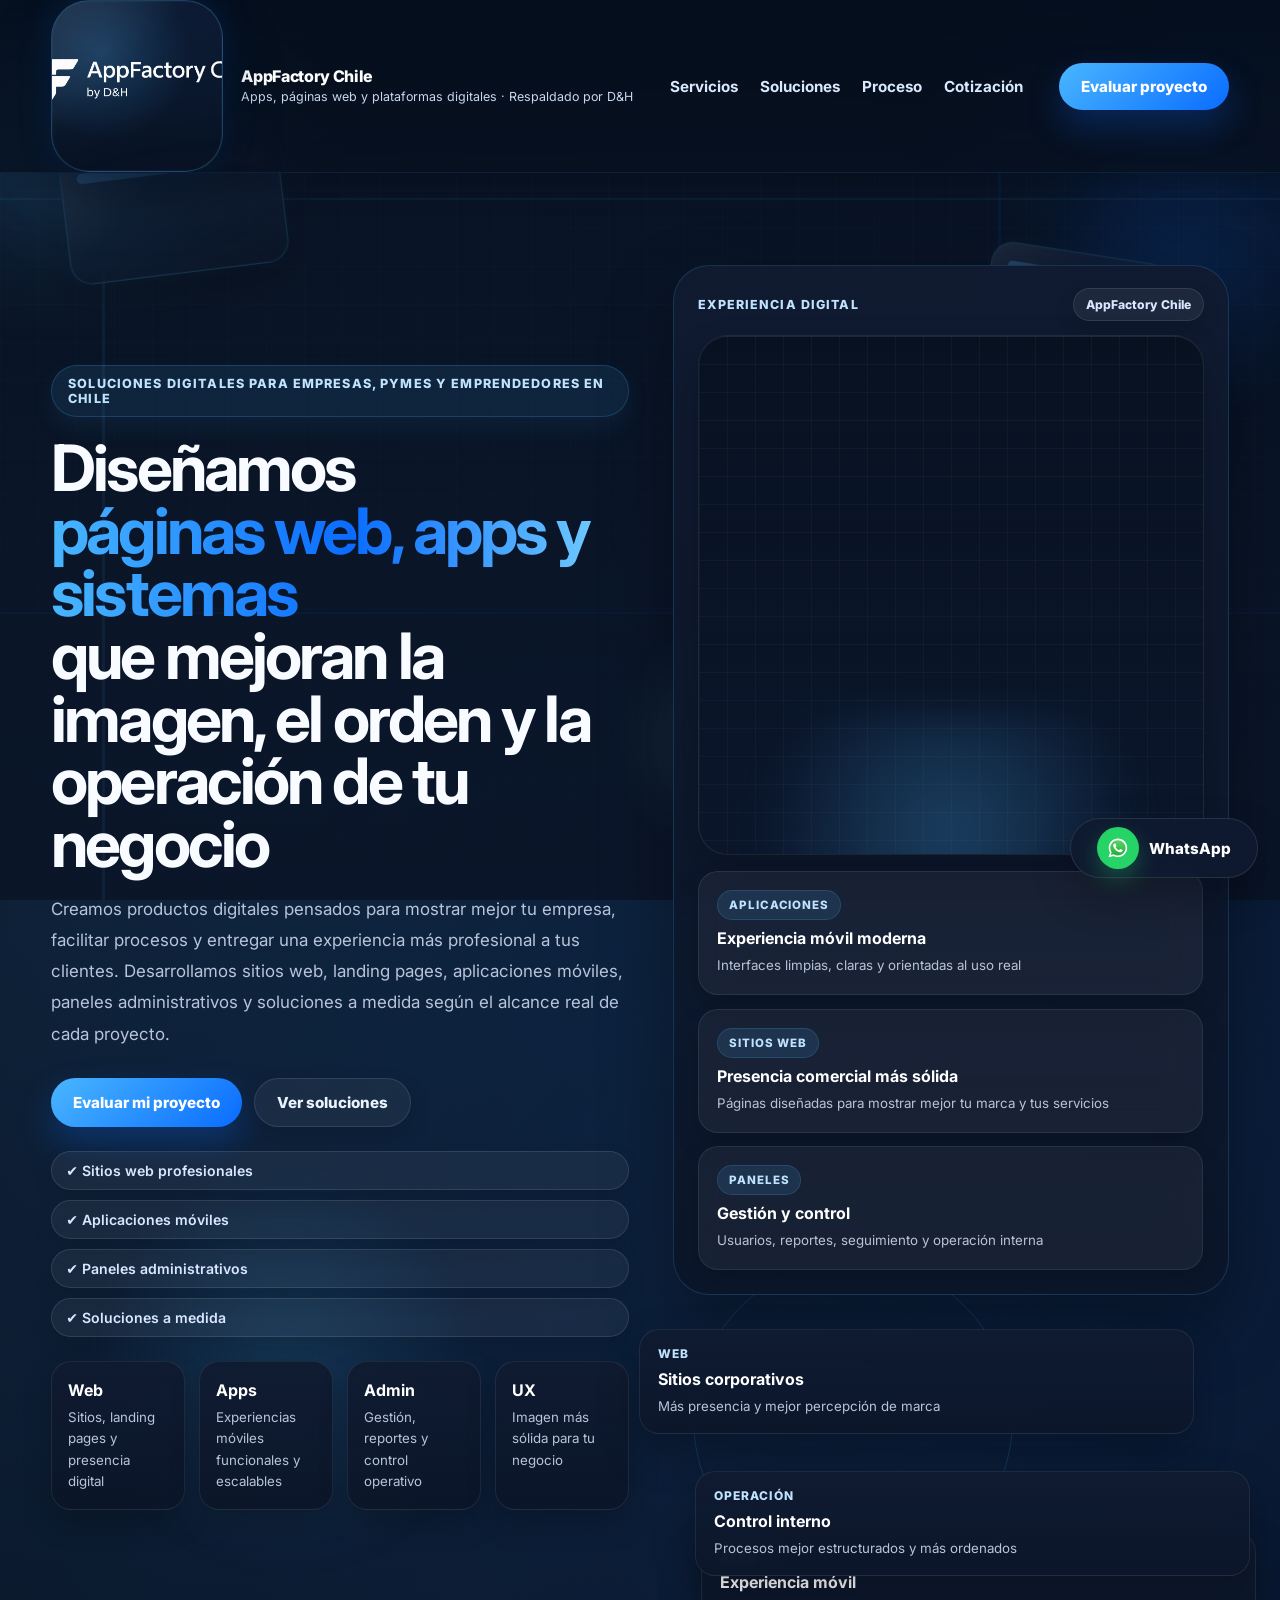
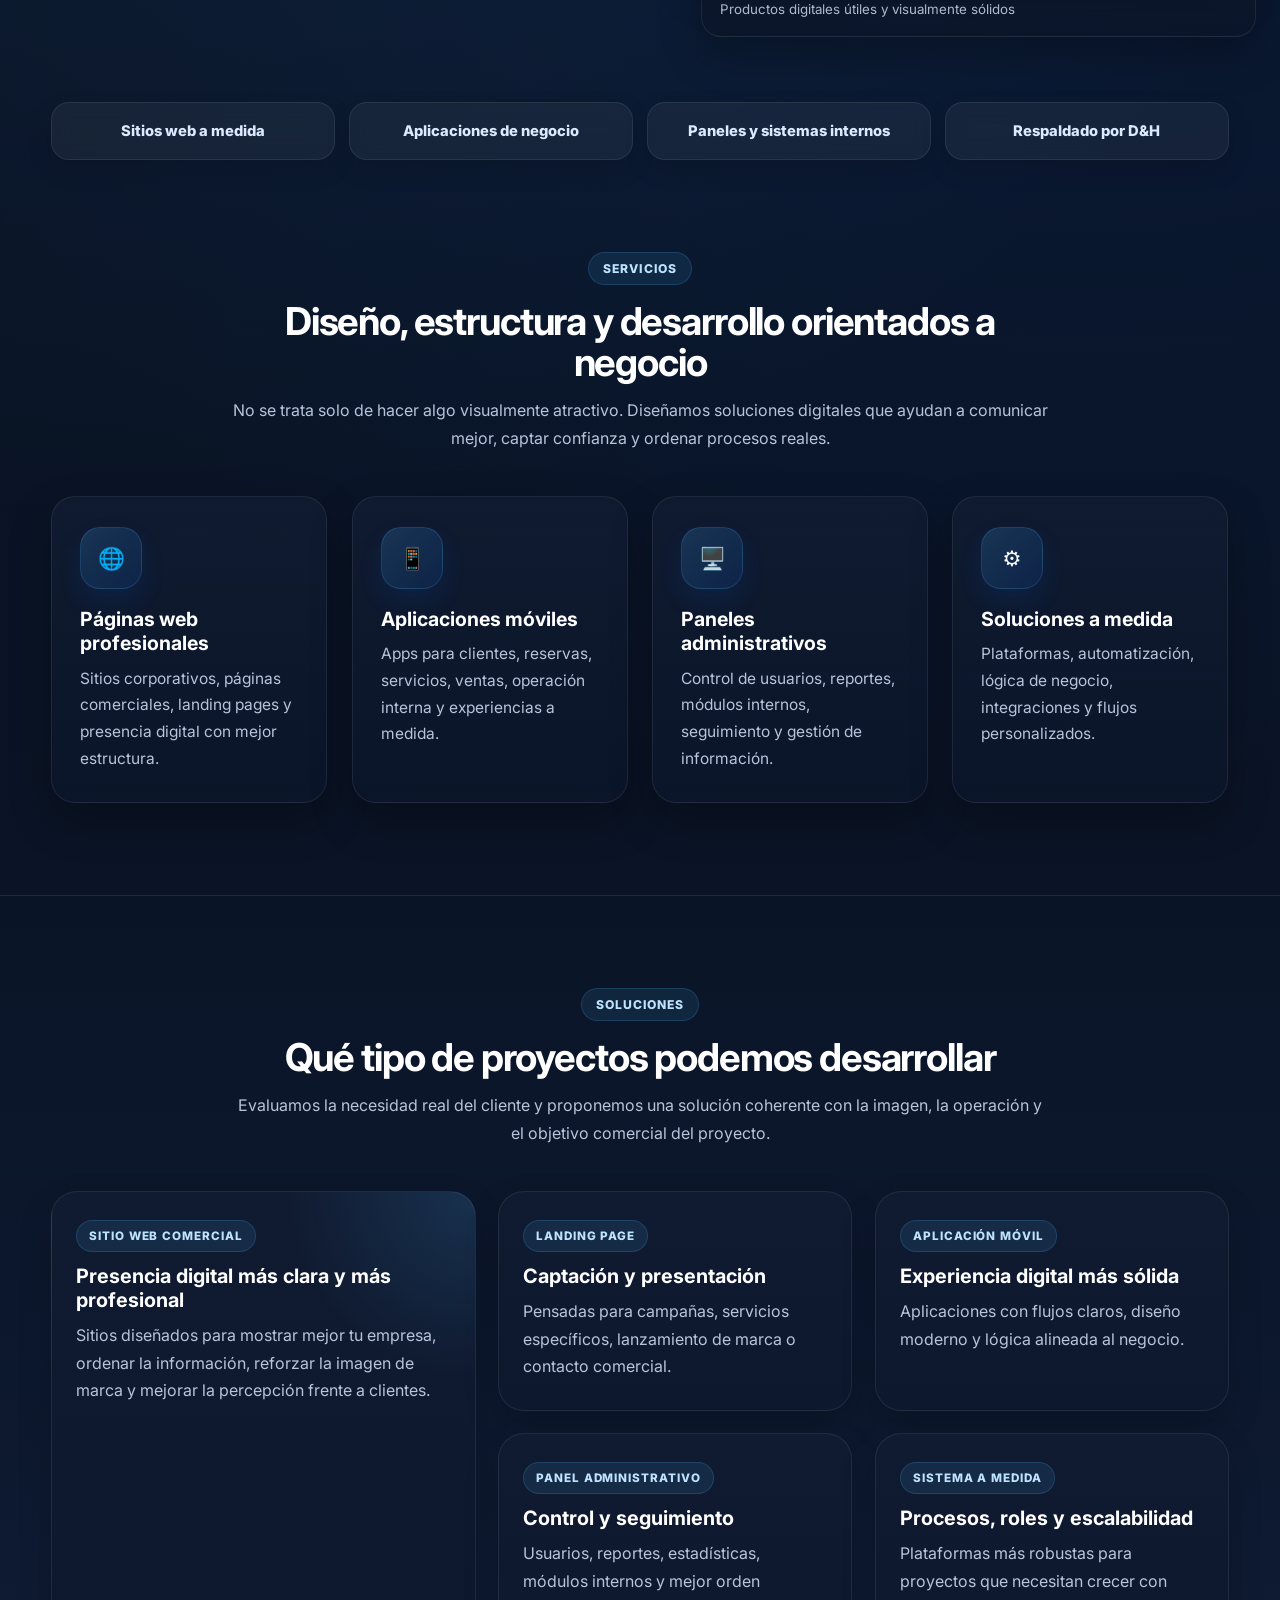
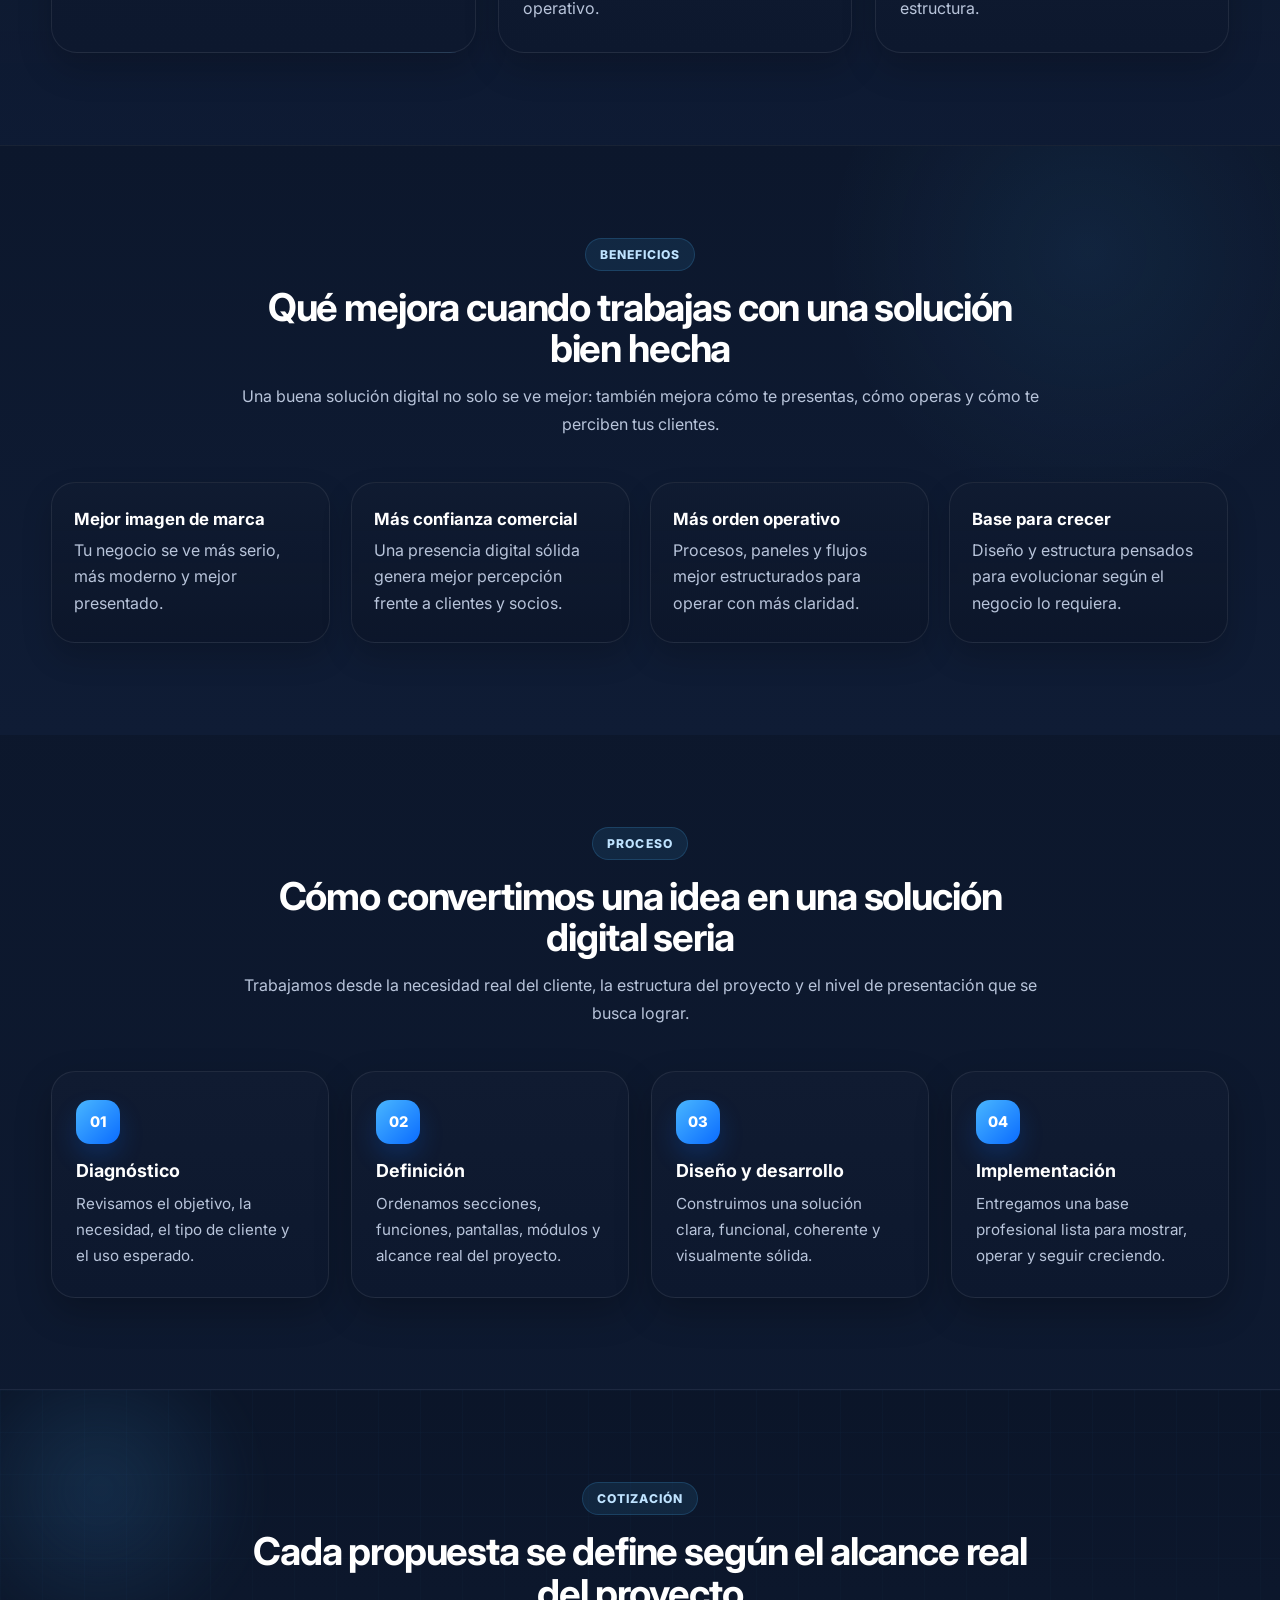
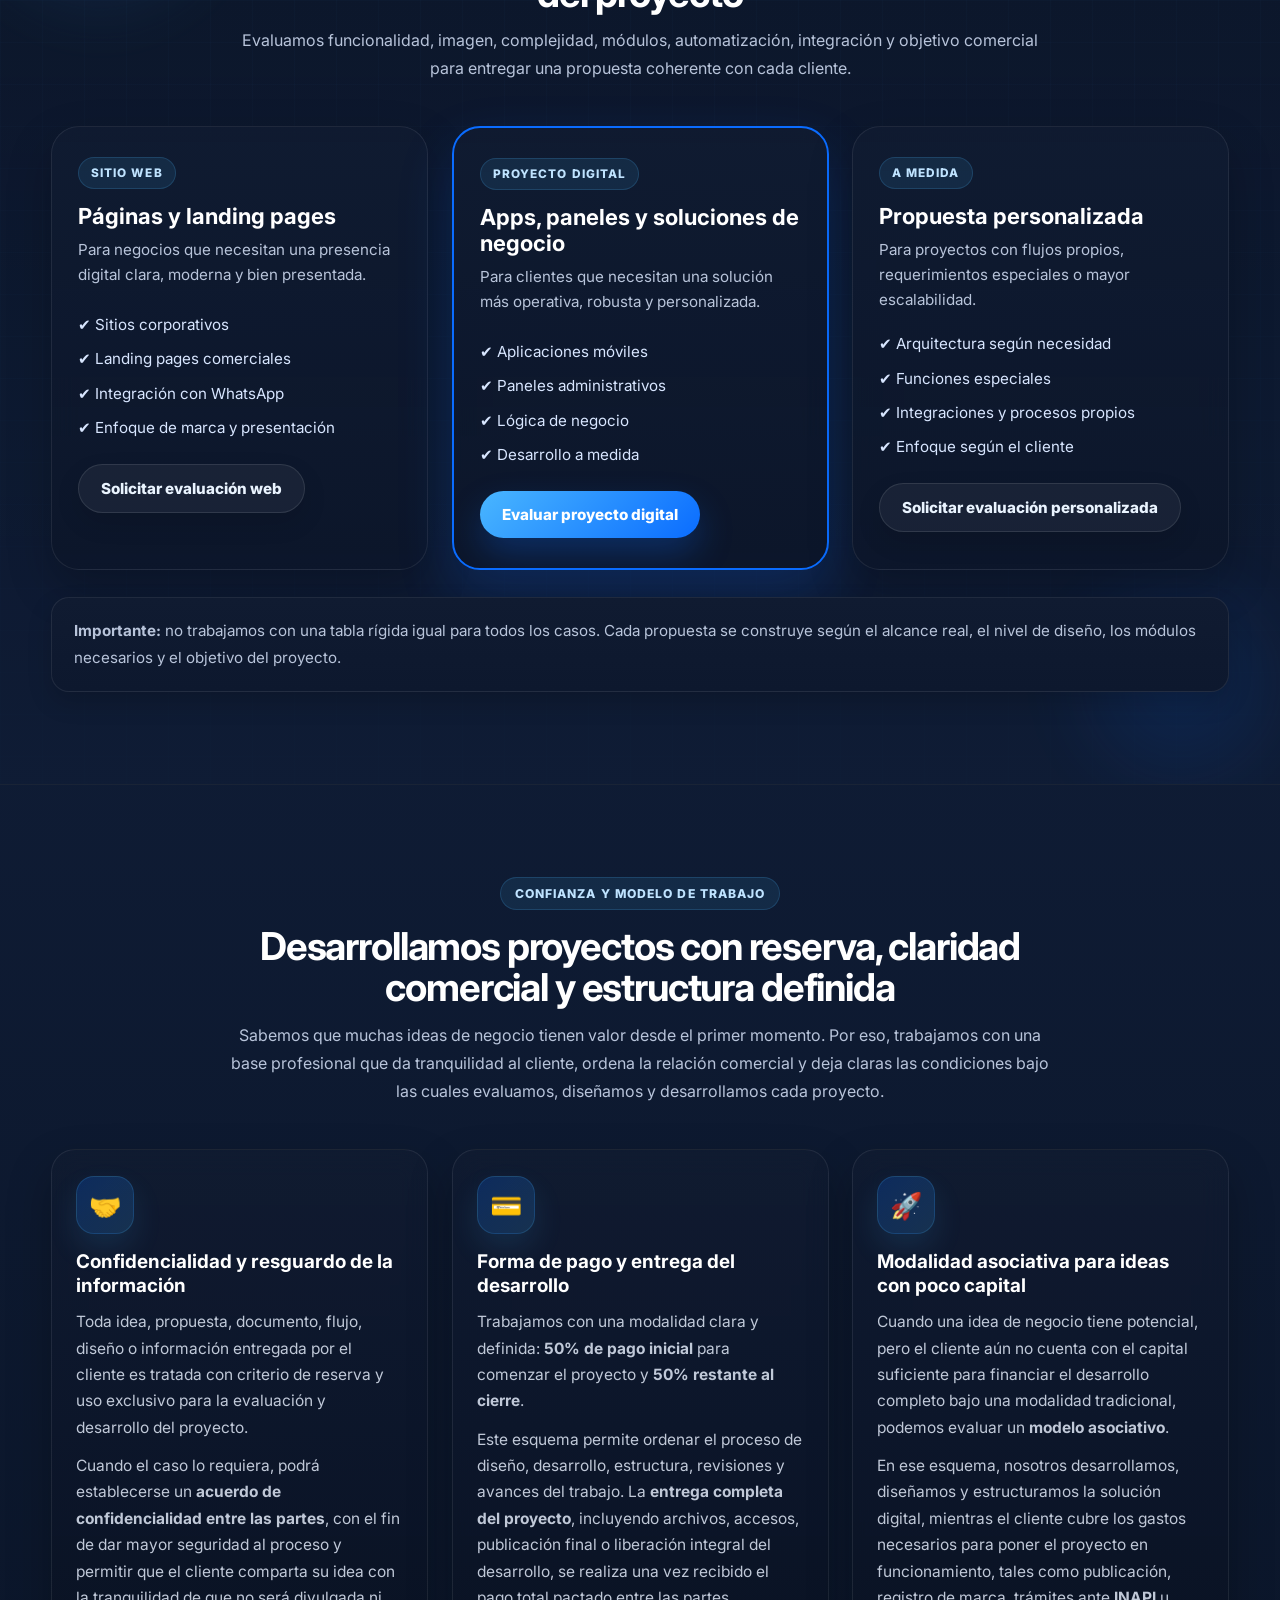
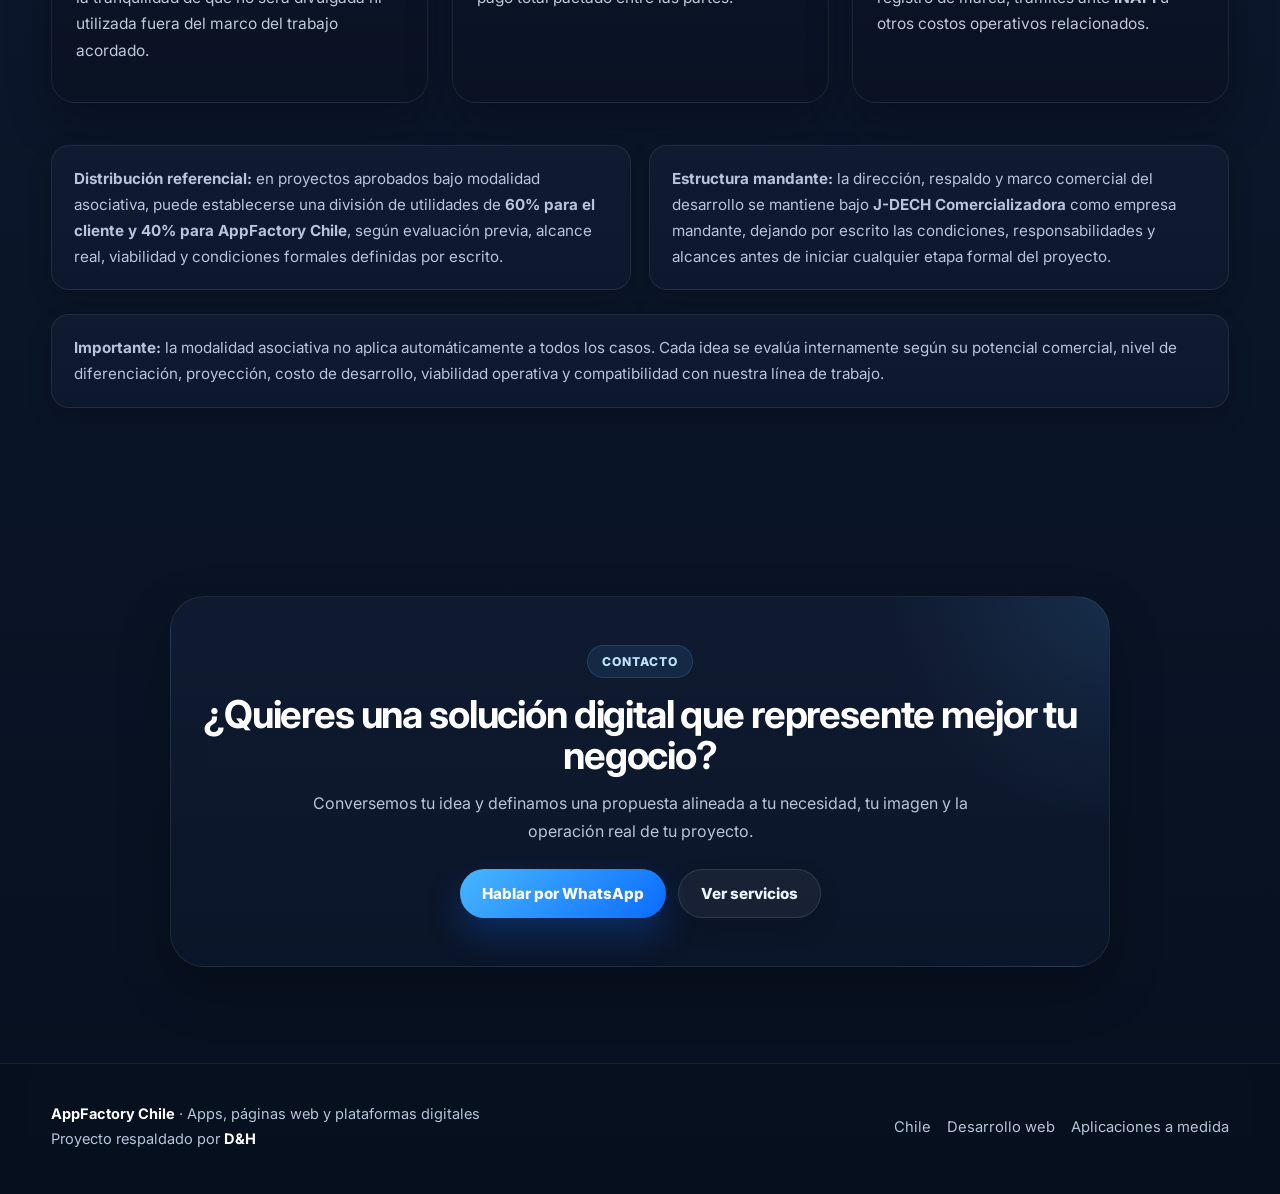
==== commit 125e2b5f: "Update index.html" ====
--- a/index.html
+++ b/index.html
@@ -265,6 +265,78 @@
         opacity:1 !important;
       }
     }
+
+    /* =========================================================
+       NUEVA SECCIÓN: CONFIANZA Y MODELO DE TRABAJO
+    ========================================================= */
+
+    .trust-business-grid{
+      display:grid;
+      grid-template-columns:repeat(3, minmax(0,1fr));
+      gap:24px;
+      margin-top:28px;
+    }
+
+    .trust-business-card{
+      min-height:100%;
+      border:1px solid rgba(255,255,255,.08);
+      border-radius:24px;
+      background:linear-gradient(180deg, rgba(16,27,49,.92), rgba(10,18,35,.94));
+      box-shadow:0 20px 44px rgba(0,0,0,.26);
+      padding:26px 24px;
+    }
+
+    .trust-business-icon{
+      width:58px;
+      height:58px;
+      border-radius:18px;
+      display:flex;
+      align-items:center;
+      justify-content:center;
+      font-size:26px;
+      margin-bottom:16px;
+      background:linear-gradient(135deg, rgba(10,108,255,.22), rgba(73,182,255,.16));
+      border:1px solid rgba(73,182,255,.18);
+      box-shadow:0 14px 30px rgba(73,182,255,.12);
+    }
+
+    .trust-business-card h3{
+      margin:0 0 12px;
+      font-size:1.18rem;
+      line-height:1.25;
+    }
+
+    .trust-business-card p{
+      margin:0 0 12px;
+      color:rgba(232,240,255,.82);
+      line-height:1.7;
+    }
+
+    .trust-business-note{
+      margin-top:24px;
+    }
+
+    .trust-business-note p{
+      margin:0;
+      line-height:1.7;
+    }
+
+    .trust-business-highlight{
+      margin-top:18px;
+      display:grid;
+      grid-template-columns:1fr 1fr;
+      gap:18px;
+    }
+
+    @media (max-width:980px){
+      .trust-business-grid{
+        grid-template-columns:1fr;
+      }
+
+      .trust-business-highlight{
+        grid-template-columns:1fr;
+      }
+    }
   </style>
 </head>
 <body>
@@ -687,6 +759,100 @@
         <div class="important-note">
           <strong>Importante:</strong>
           no trabajamos con una tabla rígida igual para todos los casos. Cada propuesta se construye según el alcance real, el nivel de diseño, los módulos necesarios y el objetivo del proyecto.
+        </div>
+      </div>
+    </section>
+
+    <!-- =========================================================
+         NUEVA SECCIÓN AGREGADA
+    ========================================================== -->
+    <section class="section">
+      <div class="container">
+        <div class="section-head">
+          <div class="section-kicker">Confianza y modelo de trabajo</div>
+          <h2>Desarrollamos proyectos con reserva, claridad comercial y estructura definida</h2>
+          <p>
+            Sabemos que muchas ideas de negocio tienen valor desde el primer momento. Por eso,
+            trabajamos con una base profesional que da tranquilidad al cliente, ordena la relación
+            comercial y deja claras las condiciones bajo las cuales evaluamos, diseñamos y desarrollamos cada proyecto.
+          </p>
+        </div>
+
+        <div class="trust-business-grid">
+
+          <article class="trust-business-card glass-card">
+            <div class="trust-business-icon">🤝</div>
+            <h3>Confidencialidad y resguardo de la información</h3>
+            <p>
+              Toda idea, propuesta, documento, flujo, diseño o información entregada por el cliente
+              es tratada con criterio de reserva y uso exclusivo para la evaluación y desarrollo del proyecto.
+            </p>
+            <p>
+              Cuando el caso lo requiera, podrá establecerse un <strong>acuerdo de confidencialidad entre las partes</strong>,
+              con el fin de dar mayor seguridad al proceso y permitir que el cliente comparta su idea
+              con la tranquilidad de que no será divulgada ni utilizada fuera del marco del trabajo acordado.
+            </p>
+          </article>
+
+          <article class="trust-business-card glass-card">
+            <div class="trust-business-icon">💳</div>
+            <h3>Forma de pago y entrega del desarrollo</h3>
+            <p>
+              Trabajamos con una modalidad clara y definida: <strong>50% de pago inicial</strong>
+              para comenzar el proyecto y <strong>50% restante al cierre</strong>.
+            </p>
+            <p>
+              Este esquema permite ordenar el proceso de diseño, desarrollo, estructura, revisiones
+              y avances del trabajo. La <strong>entrega completa del proyecto</strong>, incluyendo archivos,
+              accesos, publicación final o liberación integral del desarrollo, se realiza una vez recibido
+              el pago total pactado entre las partes.
+            </p>
+          </article>
+
+          <article class="trust-business-card glass-card">
+            <div class="trust-business-icon">🚀</div>
+            <h3>Modalidad asociativa para ideas con poco capital</h3>
+            <p>
+              Cuando una idea de negocio tiene potencial, pero el cliente aún no cuenta con el capital suficiente
+              para financiar el desarrollo completo bajo una modalidad tradicional, podemos evaluar un
+              <strong>modelo asociativo</strong>.
+            </p>
+            <p>
+              En ese esquema, nosotros desarrollamos, diseñamos y estructuramos la solución digital, mientras
+              el cliente cubre los gastos necesarios para poner el proyecto en funcionamiento, tales como
+              publicación, registro de marca, trámites ante <strong>INAPI</strong> u otros costos operativos relacionados.
+            </p>
+          </article>
+
+        </div>
+
+        <div class="trust-business-highlight">
+          <div class="important-note trust-business-note">
+            <p>
+              <strong>Distribución referencial:</strong>
+              en proyectos aprobados bajo modalidad asociativa, puede establecerse una división de utilidades de
+              <strong>60% para el cliente y 40% para AppFactory Chile</strong>, según evaluación previa,
+              alcance real, viabilidad y condiciones formales definidas por escrito.
+            </p>
+          </div>
+
+          <div class="important-note trust-business-note">
+            <p>
+              <strong>Estructura mandante:</strong>
+              la dirección, respaldo y marco comercial del desarrollo se mantiene bajo
+              <strong>J-DECH Comercializadora</strong> como empresa mandante, dejando por escrito las condiciones,
+              responsabilidades y alcances antes de iniciar cualquier etapa formal del proyecto.
+            </p>
+          </div>
+        </div>
+
+        <div class="important-note trust-business-note">
+          <p>
+            <strong>Importante:</strong>
+            la modalidad asociativa no aplica automáticamente a todos los casos. Cada idea se evalúa
+            internamente según su potencial comercial, nivel de diferenciación, proyección, costo de desarrollo,
+            viabilidad operativa y compatibilidad con nuestra línea de trabajo.
+          </p>
         </div>
       </div>
     </section>
--- a/style.css
+++ b/style.css
@@ -205,49 +205,52 @@
 }
 
 /* =========================
-   HEADER
+   HEADER (LOGO PROTAGONISTA)
 ========================= */
 .main-header{
   position:sticky;
   top:0;
   z-index:80;
   backdrop-filter:blur(18px);
-  background:linear-gradient(180deg, rgba(5,14,28,.86), rgba(7,16,31,.72));
+  background:linear-gradient(180deg, rgba(5,14,28,.92), rgba(7,16,31,.78));
   border-bottom:1px solid rgba(73,182,255,.12);
   box-shadow:0 10px 30px rgba(0,0,0,.22);
 }
 
 .header-inner{
-  min-height:116px;
+  min-height:118px;
   display:flex;
   align-items:center;
   justify-content:space-between;
-  gap:24px;
-}
-
+  gap:28px;
+}
+
+/* ===== MARCA ===== */
 .brand{
   display:flex;
   align-items:center;
   gap:18px;
   min-width:0;
-}
-
+  flex:0 0 auto;
+}
+
+/* ===== LOGO MUCHO MÁS PROTAGONISTA ===== */
 .brand-logo-wrap{
-  width:126px;
-  height:126px;
-  border-radius:30px;
+  width:172px;
+  height:172px;
+  border-radius:38px;
   background:
-    radial-gradient(circle at 30% 30%, rgba(73,182,255,.16), transparent 52%),
-    linear-gradient(180deg, rgba(13,27,52,.96), rgba(8,18,36,.96));
-  border:1px solid rgba(73,182,255,.22);
+    radial-gradient(circle at 30% 30%, rgba(73,182,255,.22), transparent 52%),
+    linear-gradient(180deg, rgba(13,27,52,.98), rgba(8,18,36,.98));
+  border:1px solid rgba(73,182,255,.28);
   box-shadow:
-    0 20px 46px rgba(0,0,0,.34),
+    0 24px 56px rgba(0,0,0,.38),
     0 0 0 1px rgba(255,255,255,.03) inset,
-    0 0 28px rgba(10,108,255,.12);
+    0 0 34px rgba(10,108,255,.18);
   display:flex;
   align-items:center;
   justify-content:center;
-  padding:14px;
+  padding:0;
   flex-shrink:0;
   position:relative;
   overflow:hidden;
@@ -257,16 +260,17 @@
   content:"";
   position:absolute;
   inset:0;
-  background:
-    linear-gradient(135deg, rgba(255,255,255,.08), transparent 42%);
+  background:linear-gradient(135deg, rgba(255,255,255,.08), transparent 42%);
   pointer-events:none;
 }
 
+/* ===== AQUÍ ESTÁ LA DIFERENCIA REAL ===== */
 .logo-img{
   width:100%;
   height:100%;
   object-fit:contain;
-  transform:scale(1.18);
+  transform:scale(2.35);
+  transform-origin:center;
   position:relative;
   z-index:2;
 }
@@ -274,31 +278,35 @@
 .logo-img.logo-white{
   filter:
     brightness(0) invert(1)
-    drop-shadow(0 0 12px rgba(73,182,255,.22));
-}
-
+    drop-shadow(0 0 16px rgba(73,182,255,.30));
+}
+
+/* ===== TEXTO MÁS DISCRETO PARA QUE GANE EL LOGO ===== */
 .brand-copy{
   display:flex;
   flex-direction:column;
-  gap:4px;
+  gap:3px;
   min-width:0;
 }
 
 .brand-copy strong{
-  font-size:1.18rem;
+  font-size:1rem;
   font-weight:800;
   color:#ffffff;
   letter-spacing:-.02em;
+  line-height:1.1;
 }
 
 .brand-copy span{
-  font-size:.92rem;
-  color:#d4e0f3;
+  font-size:.78rem;
+  color:#c8d8ef;
   white-space:nowrap;
   overflow:hidden;
   text-overflow:ellipsis;
-}
-
+  max-width:520px;
+}
+
+/* ===== NAV ===== */
 .header-nav{
   display:flex;
   align-items:center;
@@ -337,10 +345,86 @@
   transform:scaleX(1);
 }
 
+/* ===== ACCIONES ===== */
 .header-actions{
   display:flex;
   align-items:center;
   gap:12px;
+}
+
+/* =========================
+   RESPONSIVE HEADER
+========================= */
+@media (max-width:1100px){
+  .brand-logo-wrap{
+    width:148px;
+    height:148px;
+    border-radius:32px;
+  }
+
+  .logo-img{
+    transform:scale(2.15);
+  }
+
+  .brand-copy strong{
+    font-size:.95rem;
+  }
+
+  .brand-copy span{
+    font-size:.74rem;
+    max-width:360px;
+  }
+}
+
+@media (max-width:980px){
+  .header-nav{
+    display:none;
+  }
+
+  .header-actions{
+    display:none;
+  }
+
+  .brand-logo-wrap{
+    width:132px;
+    height:132px;
+    border-radius:28px;
+  }
+
+  .logo-img{
+    transform:scale(2.05);
+  }
+}
+
+@media (max-width:640px){
+  .header-inner{
+    min-height:94px;
+    gap:12px;
+  }
+
+  .brand{
+    gap:12px;
+  }
+
+  .brand-logo-wrap{
+    width:96px;
+    height:96px;
+    border-radius:22px;
+  }
+
+  .logo-img{
+    transform:scale(1.95);
+  }
+
+  .brand-copy strong{
+    font-size:.9rem;
+  }
+
+  .brand-copy span{
+    font-size:.68rem;
+    white-space:normal;
+    max-width:220px;
+  }
 }
 
 /* =========================
@@ -561,6 +645,7 @@
   width:100%;
   max-width:620px;
   min-height:700px;
+  perspective:1400px;
 }
 
 .screen-main{
@@ -573,6 +658,7 @@
   box-shadow:0 30px 70px rgba(0,0,0,.34);
   backdrop-filter:blur(18px);
   overflow:hidden;
+  transform-style:preserve-3d;
 }
 
 .screen-head{
@@ -665,6 +751,7 @@
     0 14px 32px rgba(0,0,0,.20),
     0 0 18px rgba(73,182,255,.05);
   z-index:2;
+  transform-style:preserve-3d;
 }
 
 .screen-floating-screen::before{
@@ -765,7 +852,7 @@
   backdrop-filter:blur(16px);
   z-index:3;
   min-width:220px;
-  animation:floatCard 6s ease-in-out infinite;
+  transform-style:preserve-3d;
 }
 
 .floating-label{
@@ -798,13 +885,11 @@
 .ui-card-2{
   right:-28px;
   top:132px;
-  animation-delay:-2s;
 }
 
 .ui-card-3{
   left:22px;
   bottom:34px;
-  animation-delay:-4s;
 }
 
 .pulse-ring{
@@ -990,6 +1075,10 @@
   background:linear-gradient(135deg, rgba(73,182,255,.18), rgba(10,108,255,.12));
   border:1px solid rgba(73,182,255,.18);
   box-shadow:0 12px 26px rgba(10,108,255,.10);
+  transition:
+    transform .35s ease,
+    box-shadow .35s ease,
+    filter .35s ease;
 }
 
 .icon{
@@ -1151,6 +1240,10 @@
   font-weight:800;
   font-size:.92rem;
   box-shadow:0 12px 24px rgba(10,108,255,.20);
+  transition:
+    transform .35s ease,
+    box-shadow .35s ease,
+    filter .35s ease;
 }
 
 .process-card h3{
@@ -1372,6 +1465,10 @@
   justify-content:center;
   flex-shrink:0;
   box-shadow:0 10px 22px rgba(37,211,102,.30);
+  transition:
+    transform .35s ease,
+    box-shadow .35s ease,
+    filter .35s ease;
 }
 
 .wa-icon img{
@@ -1444,7 +1541,7 @@
 }
 
 /* =========================
-   ANIMACIONES
+   ANIMACIONES BASE
 ========================= */
 @keyframes floatOrb{
   0%,100%{ transform:translate3d(0,0,0) scale(1); }
@@ -1459,11 +1556,6 @@
 @keyframes windowDriftTwo{
   0%,100%{ transform:translateY(0) rotate(8deg); }
   50%{ transform:translateY(10px) rotate(4deg); }
-}
-
-@keyframes floatCard{
-  0%,100%{ transform:translateY(0px); }
-  50%{ transform:translateY(-12px); }
 }
 
 @keyframes pulseRing{
@@ -1521,44 +1613,29 @@
 
 @keyframes screenMiniFloatA{
   0%,100%{
-    transform:translateY(0) rotate(-3deg);
+    transform:perspective(1200px) rotateX(0deg) rotateY(-10deg) rotateZ(-2deg) translateY(0);
   }
   50%{
-    transform:translateY(-12px) rotate(-1deg);
+    transform:perspective(1200px) rotateX(3deg) rotateY(-4deg) rotateZ(-1deg) translateY(-12px);
   }
 }
 
 @keyframes screenMiniFloatB{
   0%,100%{
-    transform:translateY(0) rotate(4deg);
+    transform:perspective(1200px) rotateX(0deg) rotateY(10deg) rotateZ(2deg) translateY(0);
   }
   50%{
-    transform:translateY(10px) rotate(1deg);
+    transform:perspective(1200px) rotateX(-3deg) rotateY(4deg) rotateZ(1deg) translateY(10px);
   }
 }
 
 @keyframes screenMiniFloatC{
   0%,100%{
-    transform:translateY(0) rotate(-4deg);
+    transform:perspective(1200px) rotateX(0deg) rotateY(-8deg) rotateZ(-2deg) translateY(0);
   }
   50%{
-    transform:translateY(-10px) rotate(-2deg);
-  }
-}
-
-@keyframes floatSoftA{
-  0%,100%{ transform:translate3d(0,0,0); }
-  50%{ transform:translate3d(0,-10px,0); }
-}
-
-@keyframes floatSoftB{
-  0%,100%{ transform:translate3d(0,0,0); }
-  50%{ transform:translate3d(8px,-8px,0); }
-}
-
-@keyframes floatSoftC{
-  0%,100%{ transform:translate3d(0,0,0); }
-  50%{ transform:translate3d(-8px,-12px,0); }
+    transform:perspective(1200px) rotateX(2deg) rotateY(-2deg) rotateZ(-1deg) translateY(-10px);
+  }
 }
 
 @keyframes glowPulse{
@@ -1574,7 +1651,9 @@
   }
 }
 
-/* hover premium */
+/* =========================
+   MOVIMIENTO 3D TIPO SKANO
+========================= */
 .glass-card,
 .project-card,
 .impact-card,
@@ -1583,318 +1662,18 @@
 .hero-stat,
 .ui-panel,
 .floating-ui-card,
-.trust-strip-inner span{
-  transition:
-    transform .28s ease,
-    box-shadow .28s ease,
-    border-color .28s ease,
-    background .28s ease;
-}
-
-.glass-card:hover,
-.project-card:hover,
-.impact-card:hover,
-.process-card:hover,
-.price-card:hover,
-.hero-stat:hover,
-.ui-panel:hover,
-.floating-ui-card:hover,
-.trust-strip-inner span:hover{
-  transform:translateY(-6px);
-  border-color:rgba(73,182,255,.24);
-  box-shadow:
-    0 24px 52px rgba(0,0,0,.30),
-    0 0 24px rgba(73,182,255,.08);
-}
-
-/* movimiento elegante */
-.hero-stat:nth-child(1){ animation:floatSoftA 7s ease-in-out infinite; }
-.hero-stat:nth-child(2){ animation:floatSoftB 8s ease-in-out infinite; }
-.hero-stat:nth-child(3){ animation:floatSoftC 7.5s ease-in-out infinite; }
-.hero-stat:nth-child(4){ animation:floatSoftA 9s ease-in-out infinite; }
-
-.cards-4 .glass-card:nth-child(1){ animation:floatSoftA 7s ease-in-out infinite; }
-.cards-4 .glass-card:nth-child(2){ animation:floatSoftB 8s ease-in-out infinite; }
-.cards-4 .glass-card:nth-child(3){ animation:floatSoftC 7.5s ease-in-out infinite; }
-.cards-4 .glass-card:nth-child(4){ animation:floatSoftA 8.8s ease-in-out infinite; }
-
-.project-showcase .project-card:nth-child(1){ animation:floatSoftA 8s ease-in-out infinite; }
-.project-showcase .project-card:nth-child(2){ animation:floatSoftB 7.5s ease-in-out infinite; }
-.project-showcase .project-card:nth-child(3){ animation:floatSoftC 8.5s ease-in-out infinite; }
-.project-showcase .project-card:nth-child(4){ animation:floatSoftA 9s ease-in-out infinite; }
-.project-showcase .project-card:nth-child(5){ animation:floatSoftB 8.2s ease-in-out infinite; }
-
-.impact-grid .impact-card:nth-child(1){ animation:floatSoftA 8s ease-in-out infinite; }
-.impact-grid .impact-card:nth-child(2){ animation:floatSoftB 9s ease-in-out infinite; }
-.impact-grid .impact-card:nth-child(3){ animation:floatSoftC 8.6s ease-in-out infinite; }
-.impact-grid .impact-card:nth-child(4){ animation:floatSoftA 9.2s ease-in-out infinite; }
-
-.process-grid .process-card:nth-child(1){ animation:floatSoftA 8s ease-in-out infinite; }
-.process-grid .process-card:nth-child(2){ animation:floatSoftB 8.8s ease-in-out infinite; }
-.process-grid .process-card:nth-child(3){ animation:floatSoftC 8.2s ease-in-out infinite; }
-.process-grid .process-card:nth-child(4){ animation:floatSoftA 9s ease-in-out infinite; }
-
-.pricing .price-card:nth-child(1){ animation:floatSoftA 8.5s ease-in-out infinite; }
-.pricing .price-card:nth-child(2){ animation:floatSoftB 7.5s ease-in-out infinite; }
-.pricing .price-card:nth-child(3){ animation:floatSoftC 8.8s ease-in-out infinite; }
-
-.trust-strip-inner span:nth-child(1){ animation:floatSoftA 8s ease-in-out infinite; }
-.trust-strip-inner span:nth-child(2){ animation:floatSoftB 9s ease-in-out infinite; }
-.trust-strip-inner span:nth-child(3){ animation:floatSoftC 8.3s ease-in-out infinite; }
-.trust-strip-inner span:nth-child(4){ animation:floatSoftA 9.2s ease-in-out infinite; }
-
-.screen-grid-panels .ui-panel:nth-child(1){ animation:floatSoftA 8s ease-in-out infinite; }
-.screen-grid-panels .ui-panel:nth-child(2){ animation:floatSoftB 8.8s ease-in-out infinite; }
-.screen-grid-panels .ui-panel:nth-child(3){ animation:floatSoftC 9.2s ease-in-out infinite; }
-
-.ui-card-1{
-  animation:floatSoftA 6s ease-in-out infinite, glowPulse 6s ease-in-out infinite;
-}
-
-.ui-card-2{
-  animation:floatSoftB 7s ease-in-out infinite, glowPulse 7s ease-in-out infinite;
-}
-
-.ui-card-3{
-  animation:floatSoftC 8s ease-in-out infinite, glowPulse 8s ease-in-out infinite;
-}
-
-/* =========================
-   RESPONSIVE
-========================= */
-@media (max-width:1100px){
-  .hero-ultra-grid,
-  .project-showcase,
-  .impact-grid,
-  .cards-4{
-    grid-template-columns:1fr 1fr;
-  }
-
-  .project-card-large{
-    grid-row:auto;
-  }
-
-  .hero-cinematic{
-    min-height:auto;
-  }
-
-  .cinematic-stage{
-    min-height:auto;
-  }
-
-  .hero-right{
-    max-width:760px;
-  }
-
-  .trust-strip-inner,
-  .pricing{
-    grid-template-columns:1fr 1fr;
-  }
-}
-
-@media (max-width:980px){
-  .header-nav{
-    display:none;
-  }
-
-  .hero-ultra-grid,
-  .hero-stats-bar,
-  .project-showcase,
-  .impact-grid,
-  .cards-4,
-  .pricing,
-  .trust-strip-inner,
-  .process-grid{
-    grid-template-columns:1fr;
-  }
-
-  .hero-ultra-grid{
-    padding:62px 0 74px;
-  }
-
-  .hero h1{
-    font-size:clamp(2.25rem,8vw,3.9rem);
-  }
-
-  .header-actions{
-    display:none;
-  }
-
-  .price-card.featured{
-    transform:none;
-  }
-
-  .hero-cinematic,
-  .cinematic-stage{
-    min-height:auto;
-  }
-
-  .floating-ui-card{
-    position:relative;
-    top:auto;
-    left:auto;
-    right:auto;
-    bottom:auto;
-    margin-top:14px;
-    width:100%;
-    min-width:0;
-  }
-
-  .screen-floating-screen{
-    display:none;
-  }
-
-  .screen-image-parallax{
-    animation:none;
-  }
-
-  .glass-card,
-  .project-card,
-  .impact-card,
-  .process-card,
-  .price-card,
-  .hero-stat,
-  .ui-panel,
-  .floating-ui-card,
-  .trust-strip-inner span{
-    animation:none !important;
-  }
-
-  .pulse-ring,
-  .fw-1,.fw-2,.fw-3{
-    display:none;
-  }
-}
-
-@media (max-width:640px){
-  .main-header{
-    position:sticky;
-  }
-
-  .header-inner{
-    min-height:92px;
-    gap:14px;
-  }
-
-  .brand{
-    gap:12px;
-  }
-
-  .brand-logo-wrap{
-    width:82px;
-    height:82px;
-    padding:6px;
-    border-radius:20px;
-  }
-
-  .logo-img{
-    transform:scale(1.10);
-  }
-
-  .brand-copy strong{
-    font-size:.95rem;
-  }
-
-  .brand-copy span{
-    font-size:.71rem;
-    white-space:normal;
-  }
-
-  .section,
-  .cta{
-    padding:72px 0;
-  }
-
-  .hero-ultra-grid{
-    padding:52px 0 64px;
-  }
-
-  .hero-kicker,
-  .section-kicker,
-  .badge{
-    font-size:.70rem;
-  }
-
-  .glass-card,
-  .process-card,
-  .price-card,
-  .cta-box,
-  .screen-main,
-  .project-card,
-  .impact-card{
-    border-radius:24px;
-  }
-
-  .screen-display{
-    height:320px;
-    margin:0 16px;
-  }
-
-  .screen-grid-panels{
-    margin:16px 16px 16px;
-  }
-
-  .screen-head{
-    padding:18px 16px 0;
-  }
-
-  .whatsapp-float{
-    min-width:auto;
-    width:58px;
-    height:58px;
-    border-radius:50%;
-    padding:0;
-  }
-
-  .wa-text{
-    display:none;
-  }
-
-  .wa-icon{
-    width:40px;
-    height:40px;
-  }
-
-  .wa-icon img{
-    width:21px;
-    height:21px;
-  }
-}
-atSoft 5.4s ease-in-out infinite;
-  }
-
-  .float-soft-3 {
-    animation: floatSoft 6.1s ease-in-out infinite;
-  }
-}
-/* =========================================================
-   SKANO MOTION SYSTEM FINAL (VERSIÓN CORREGIDA PROFESIONAL)
-========================================================= */
-
-/* ===== TARJETAS REALES DEL SISTIO ===== */
-.glass-card,
-.solution-card,
-.process-card,
-.price-card,
-.project-card,
-.impact-card,
-.hero-stat,
-.ui-panel,
-.floating-ui-card,
 .trust-strip-inner span,
 .cta-box,
-.important-note {
-  position: relative;
-  overflow: hidden;
+.important-note{
   transition:
     transform .38s cubic-bezier(.2,.8,.2,1),
     box-shadow .38s cubic-bezier(.2,.8,.2,1),
     border-color .38s ease,
     background .38s ease;
-  will-change: transform, box-shadow;
-}
-
-/* ===== BRILLO PREMIUM SUPERIOR ===== */
+  will-change:transform, box-shadow;
+  transform-style:preserve-3d;
+}
+
 .glass-card::after,
 .solution-card::after,
 .process-card::after,
@@ -1905,7 +1684,7 @@
 .ui-panel::after,
 .floating-ui-card::after,
 .cta-box::after,
-.important-note::after {
+.important-note::after{
   content:"";
   position:absolute;
   inset:-1px;
@@ -1922,49 +1701,18 @@
   transition:opacity .35s ease;
 }
 
-/* ===== BARRIDO DE LUZ ===== */
-.glass-card::before,
-.solution-card::before,
-.process-card::before,
-.price-card::before,
-.project-card::before,
-.impact-card::before,
-.hero-stat::before,
-.ui-panel::before,
-.floating-ui-card::before,
-.cta-box::before,
-.important-note::before {
-  content:"";
-  position:absolute;
-  top:-120%;
-  left:-35%;
-  width:45%;
-  height:300%;
-  transform:rotate(18deg);
-  background:linear-gradient(
-    to right,
-    transparent,
-    rgba(255,255,255,.12),
-    transparent
-  );
-  opacity:0;
-  transition:left .7s ease, opacity .35s ease;
-}
-
-/* ===== HOVER PROFESIONAL ===== */
 .glass-card:hover,
-.solution-card:hover,
+.project-card:hover,
+.impact-card:hover,
 .process-card:hover,
 .price-card:hover,
-.project-card:hover,
-.impact-card:hover,
 .hero-stat:hover,
 .ui-panel:hover,
 .floating-ui-card:hover,
 .trust-strip-inner span:hover,
 .cta-box:hover,
-.important-note:hover {
-  transform:translateY(-8px) scale(1.012);
+.important-note:hover{
+  transform:perspective(1400px) rotateX(4deg) rotateY(-4deg) translateY(-8px) scale(1.012);
   border-color:rgba(73,182,255,.28);
   box-shadow:
     0 24px 52px rgba(0,0,0,.30),
@@ -1973,88 +1721,141 @@
 }
 
 .glass-card:hover::after,
-.solution-card:hover::after,
+.project-card:hover::after,
+.impact-card:hover::after,
 .process-card:hover::after,
 .price-card:hover::after,
-.project-card:hover::after,
-.impact-card:hover::after,
 .hero-stat:hover::after,
 .ui-panel:hover::after,
 .floating-ui-card:hover::after,
 .cta-box:hover::after,
-.important-note:hover::after {
+.important-note:hover::after{
   opacity:1;
 }
 
-.glass-card:hover::before,
-.solution-card:hover::before,
-.process-card:hover::before,
-.price-card:hover::before,
-.project-card:hover::before,
-.impact-card:hover::before,
-.hero-stat:hover::before,
-.ui-panel:hover::before,
-.floating-ui-card:hover::before,
-.cta-box:hover::before,
-.important-note:hover::before {
-  left:120%;
-  opacity:1;
-}
-
-/* ===== ICONOS ANIMADOS ===== */
-.icon-wrap,
-.step,
-.wa-icon {
-  transition:transform .35s ease, box-shadow .35s ease;
-}
-
 .glass-card:hover .icon-wrap,
-.process-card:hover .step,
-.solution-card:hover .icon-wrap {
+.solution-card:hover .icon-wrap,
+.process-card:hover .step{
   transform:translateY(-4px) scale(1.08);
   box-shadow:0 12px 28px rgba(73,182,255,.25);
-}
-
-/* ===== FLOAT SUAVE (TIPO SKANO) ===== */
-@media (min-width:901px){
-
-  .glass-card:nth-child(1),
-  .project-card:nth-child(1),
-  .impact-card:nth-child(1){
-    animation:floatA 8s ease-in-out infinite;
-  }
-
-  .glass-card:nth-child(2),
-  .project-card:nth-child(2),
-  .impact-card:nth-child(2){
-    animation:floatB 9s ease-in-out infinite;
-  }
-
-  .glass-card:nth-child(3),
-  .project-card:nth-child(3),
-  .impact-card:nth-child(3){
-    animation:floatC 8.5s ease-in-out infinite;
-  }
-
-}
-
-/* ===== KEYFRAMES ===== */
-@keyframes floatA{
-  0%,100%{ transform:translateY(0); }
-  50%{ transform:translateY(-10px); }
-}
-
-@keyframes floatB{
-  0%,100%{ transform:translateY(0); }
-  50%{ transform:translateY(8px); }
-}
-
-@keyframes floatC{
-  0%,100%{ transform:translateY(0); }
-  50%{ transform:translateY(-12px); }
-}
-
-/* ===== SCROLL REVEAL (OPCIONAL PERO PRO) ===== */
+  filter:drop-shadow(0 8px 18px rgba(73,182,255,.18));
+}
+
+/* flotación 3D principal */
+@keyframes floatCard3DA{
+  0%{
+    transform:perspective(1400px) rotateX(0deg) rotateY(-6deg) rotateZ(0deg) translateY(0);
+  }
+  25%{
+    transform:perspective(1400px) rotateX(2deg) rotateY(-3deg) rotateZ(.4deg) translateY(-6px);
+  }
+  50%{
+    transform:perspective(1400px) rotateX(0deg) rotateY(4deg) rotateZ(0deg) translateY(-12px);
+  }
+  75%{
+    transform:perspective(1400px) rotateX(-2deg) rotateY(1deg) rotateZ(-.4deg) translateY(-4px);
+  }
+  100%{
+    transform:perspective(1400px) rotateX(0deg) rotateY(-6deg) rotateZ(0deg) translateY(0);
+  }
+}
+
+@keyframes floatCard3DB{
+  0%{
+    transform:perspective(1400px) rotateX(0deg) rotateY(6deg) rotateZ(0deg) translateY(0);
+  }
+  25%{
+    transform:perspective(1400px) rotateX(-2deg) rotateY(3deg) rotateZ(-.4deg) translateY(5px);
+  }
+  50%{
+    transform:perspective(1400px) rotateX(0deg) rotateY(-4deg) rotateZ(0deg) translateY(10px);
+  }
+  75%{
+    transform:perspective(1400px) rotateX(2deg) rotateY(-1deg) rotateZ(.4deg) translateY(3px);
+  }
+  100%{
+    transform:perspective(1400px) rotateX(0deg) rotateY(6deg) rotateZ(0deg) translateY(0);
+  }
+}
+
+@keyframes floatCard3DC{
+  0%{
+    transform:perspective(1400px) rotateX(0deg) rotateY(-3deg) rotateZ(0deg) translateY(0);
+  }
+  25%{
+    transform:perspective(1400px) rotateX(2deg) rotateY(0deg) rotateZ(.3deg) translateY(-4px);
+  }
+  50%{
+    transform:perspective(1400px) rotateX(0deg) rotateY(3deg) rotateZ(0deg) translateY(-10px);
+  }
+  75%{
+    transform:perspective(1400px) rotateX(-2deg) rotateY(-1deg) rotateZ(-.3deg) translateY(-3px);
+  }
+  100%{
+    transform:perspective(1400px) rotateX(0deg) rotateY(-3deg) rotateZ(0deg) translateY(0);
+  }
+}
+
+/* hero stats */
+.hero-stat:nth-child(1){ animation:floatCard3DA 7s ease-in-out infinite; }
+.hero-stat:nth-child(2){ animation:floatCard3DB 8s ease-in-out infinite; }
+.hero-stat:nth-child(3){ animation:floatCard3DC 7.5s ease-in-out infinite; }
+.hero-stat:nth-child(4){ animation:floatCard3DA 9s ease-in-out infinite; }
+
+/* servicios */
+.cards-4 .glass-card:nth-child(1){ animation:floatCard3DA 7s ease-in-out infinite; }
+.cards-4 .glass-card:nth-child(2){ animation:floatCard3DB 8s ease-in-out infinite; }
+.cards-4 .glass-card:nth-child(3){ animation:floatCard3DC 7.5s ease-in-out infinite; }
+.cards-4 .glass-card:nth-child(4){ animation:floatCard3DA 8.8s ease-in-out infinite; }
+
+/* showcase */
+.project-showcase .project-card:nth-child(1){ animation:floatCard3DA 8s ease-in-out infinite; }
+.project-showcase .project-card:nth-child(2){ animation:floatCard3DB 7.5s ease-in-out infinite; }
+.project-showcase .project-card:nth-child(3){ animation:floatCard3DC 8.5s ease-in-out infinite; }
+.project-showcase .project-card:nth-child(4){ animation:floatCard3DA 9s ease-in-out infinite; }
+.project-showcase .project-card:nth-child(5){ animation:floatCard3DB 8.2s ease-in-out infinite; }
+
+/* impacto */
+.impact-grid .impact-card:nth-child(1){ animation:floatCard3DA 8s ease-in-out infinite; }
+.impact-grid .impact-card:nth-child(2){ animation:floatCard3DB 9s ease-in-out infinite; }
+.impact-grid .impact-card:nth-child(3){ animation:floatCard3DC 8.6s ease-in-out infinite; }
+.impact-grid .impact-card:nth-child(4){ animation:floatCard3DA 9.2s ease-in-out infinite; }
+
+/* proceso */
+.process-grid .process-card:nth-child(1){ animation:floatCard3DA 8s ease-in-out infinite; }
+.process-grid .process-card:nth-child(2){ animation:floatCard3DB 8.8s ease-in-out infinite; }
+.process-grid .process-card:nth-child(3){ animation:floatCard3DC 8.2s ease-in-out infinite; }
+.process-grid .process-card:nth-child(4){ animation:floatCard3DA 9s ease-in-out infinite; }
+
+/* pricing */
+.pricing .price-card:nth-child(1){ animation:floatCard3DA 8.5s ease-in-out infinite; }
+.pricing .price-card:nth-child(2){ animation:floatCard3DB 7.5s ease-in-out infinite; }
+.pricing .price-card:nth-child(3){ animation:floatCard3DC 8.8s ease-in-out infinite; }
+
+/* trust */
+.trust-strip-inner span:nth-child(1){ animation:floatCard3DA 8s ease-in-out infinite; }
+.trust-strip-inner span:nth-child(2){ animation:floatCard3DB 9s ease-in-out infinite; }
+.trust-strip-inner span:nth-child(3){ animation:floatCard3DC 8.3s ease-in-out infinite; }
+.trust-strip-inner span:nth-child(4){ animation:floatCard3DA 9.2s ease-in-out infinite; }
+
+/* paneles hero */
+.screen-grid-panels .ui-panel:nth-child(1){ animation:floatCard3DA 8s ease-in-out infinite; }
+.screen-grid-panels .ui-panel:nth-child(2){ animation:floatCard3DB 8.8s ease-in-out infinite; }
+.screen-grid-panels .ui-panel:nth-child(3){ animation:floatCard3DC 9.2s ease-in-out infinite; }
+
+.ui-card-1{
+  animation:floatCard3DA 6s ease-in-out infinite, glowPulse 6s ease-in-out infinite;
+}
+
+.ui-card-2{
+  animation:floatCard3DB 7s ease-in-out infinite, glowPulse 7s ease-in-out infinite;
+}
+
+.ui-card-3{
+  animation:floatCard3DC 8s ease-in-out infinite, glowPulse 8s ease-in-out infinite;
+}
+
+/* reveal opcional */
 .reveal{
   opacity:0;
   transform:translateY(30px);
@@ -2066,12 +1867,215 @@
   transform:translateY(0);
 }
 
-/* ===== ACCESIBILIDAD ===== */
+/* =========================
+   RESPONSIVE
+========================= */
+@media (max-width:1100px){
+  .hero-ultra-grid,
+  .project-showcase,
+  .impact-grid,
+  .cards-4{
+    grid-template-columns:1fr 1fr;
+  }
+
+  .project-card-large{
+    grid-row:auto;
+  }
+
+  .hero-cinematic{
+    min-height:auto;
+  }
+
+  .cinematic-stage{
+    min-height:auto;
+  }
+
+  .hero-right{
+    max-width:760px;
+  }
+
+  .trust-strip-inner,
+  .pricing{
+    grid-template-columns:1fr 1fr;
+  }
+}
+
+@media (max-width:980px){
+  .header-nav{
+    display:none;
+  }
+
+  .hero-ultra-grid,
+  .hero-stats-bar,
+  .project-showcase,
+  .impact-grid,
+  .cards-4,
+  .pricing,
+  .trust-strip-inner,
+  .process-grid{
+    grid-template-columns:1fr;
+  }
+
+  .hero-ultra-grid{
+    padding:62px 0 74px;
+  }
+
+  .hero h1{
+    font-size:clamp(2.25rem,8vw,3.9rem);
+  }
+
+  .header-actions{
+    display:none;
+  }
+
+  .price-card.featured{
+    transform:none;
+  }
+
+  .hero-cinematic,
+  .cinematic-stage{
+    min-height:auto;
+  }
+
+  .floating-ui-card{
+    position:relative;
+    top:auto;
+    left:auto;
+    right:auto;
+    bottom:auto;
+    margin-top:14px;
+    width:100%;
+    min-width:0;
+  }
+
+  .screen-floating-screen{
+    display:none;
+  }
+
+  .screen-image-parallax{
+    animation:none;
+  }
+
+  .glass-card,
+  .project-card,
+  .impact-card,
+  .process-card,
+  .price-card,
+  .hero-stat,
+  .ui-panel,
+  .floating-ui-card,
+  .trust-strip-inner span{
+    animation:none !important;
+  }
+
+  .pulse-ring,
+  .fw-1,.fw-2,.fw-3{
+    display:none;
+  }
+}
+
+@media (max-width:640px){
+  .main-header{
+    position:sticky;
+  }
+
+  .header-inner{
+    min-height:92px;
+    gap:14px;
+  }
+
+  .brand{
+    gap:12px;
+  }
+
+  .brand-logo-wrap{
+    width:82px;
+    height:82px;
+    padding:6px;
+    border-radius:20px;
+  }
+
+  .logo-img{
+    transform:scale(1.10);
+  }
+
+  .brand-copy strong{
+    font-size:.95rem;
+  }
+
+  .brand-copy span{
+    font-size:.71rem;
+    white-space:normal;
+  }
+
+  .section,
+  .cta{
+    padding:72px 0;
+  }
+
+  .hero-ultra-grid{
+    padding:52px 0 64px;
+  }
+
+  .hero-kicker,
+  .section-kicker,
+  .badge{
+    font-size:.70rem;
+  }
+
+  .glass-card,
+  .process-card,
+  .price-card,
+  .cta-box,
+  .screen-main,
+  .project-card,
+  .impact-card{
+    border-radius:24px;
+  }
+
+  .screen-display{
+    height:320px;
+    margin:0 16px;
+  }
+
+  .screen-grid-panels{
+    margin:16px 16px 16px;
+  }
+
+  .screen-head{
+    padding:18px 16px 0;
+  }
+
+  .whatsapp-float{
+    min-width:auto;
+    width:58px;
+    height:58px;
+    border-radius:50%;
+    padding:0;
+  }
+
+  .wa-text{
+    display:none;
+  }
+
+  .wa-icon{
+    width:40px;
+    height:40px;
+  }
+
+  .wa-icon img{
+    width:21px;
+    height:21px;
+  }
+}
+
+/* =========================
+   ACCESIBILIDAD
+========================= */
 @media (prefers-reduced-motion: reduce){
   *{
     animation:none !important;
     transition:none !important;
-  }
-}
-  }
-}
+    scroll-behavior:auto !important;
+  }
+}
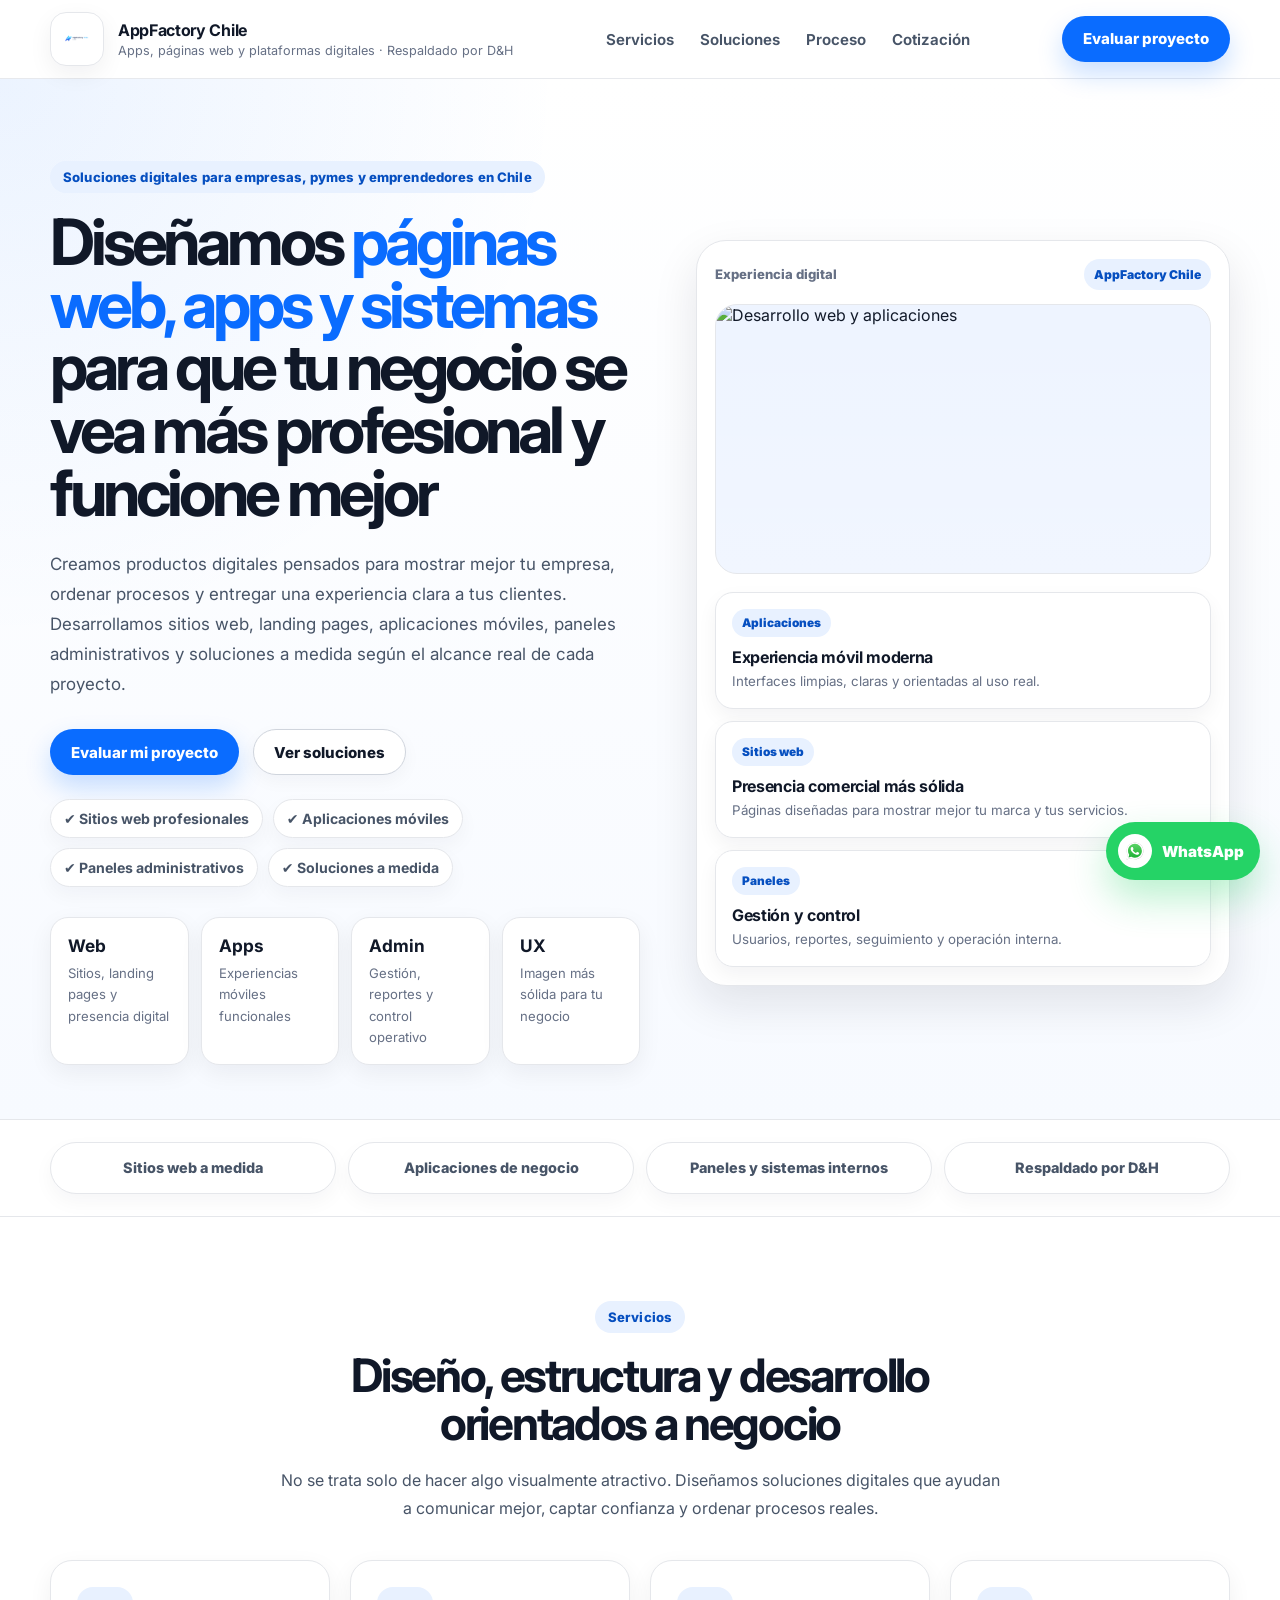
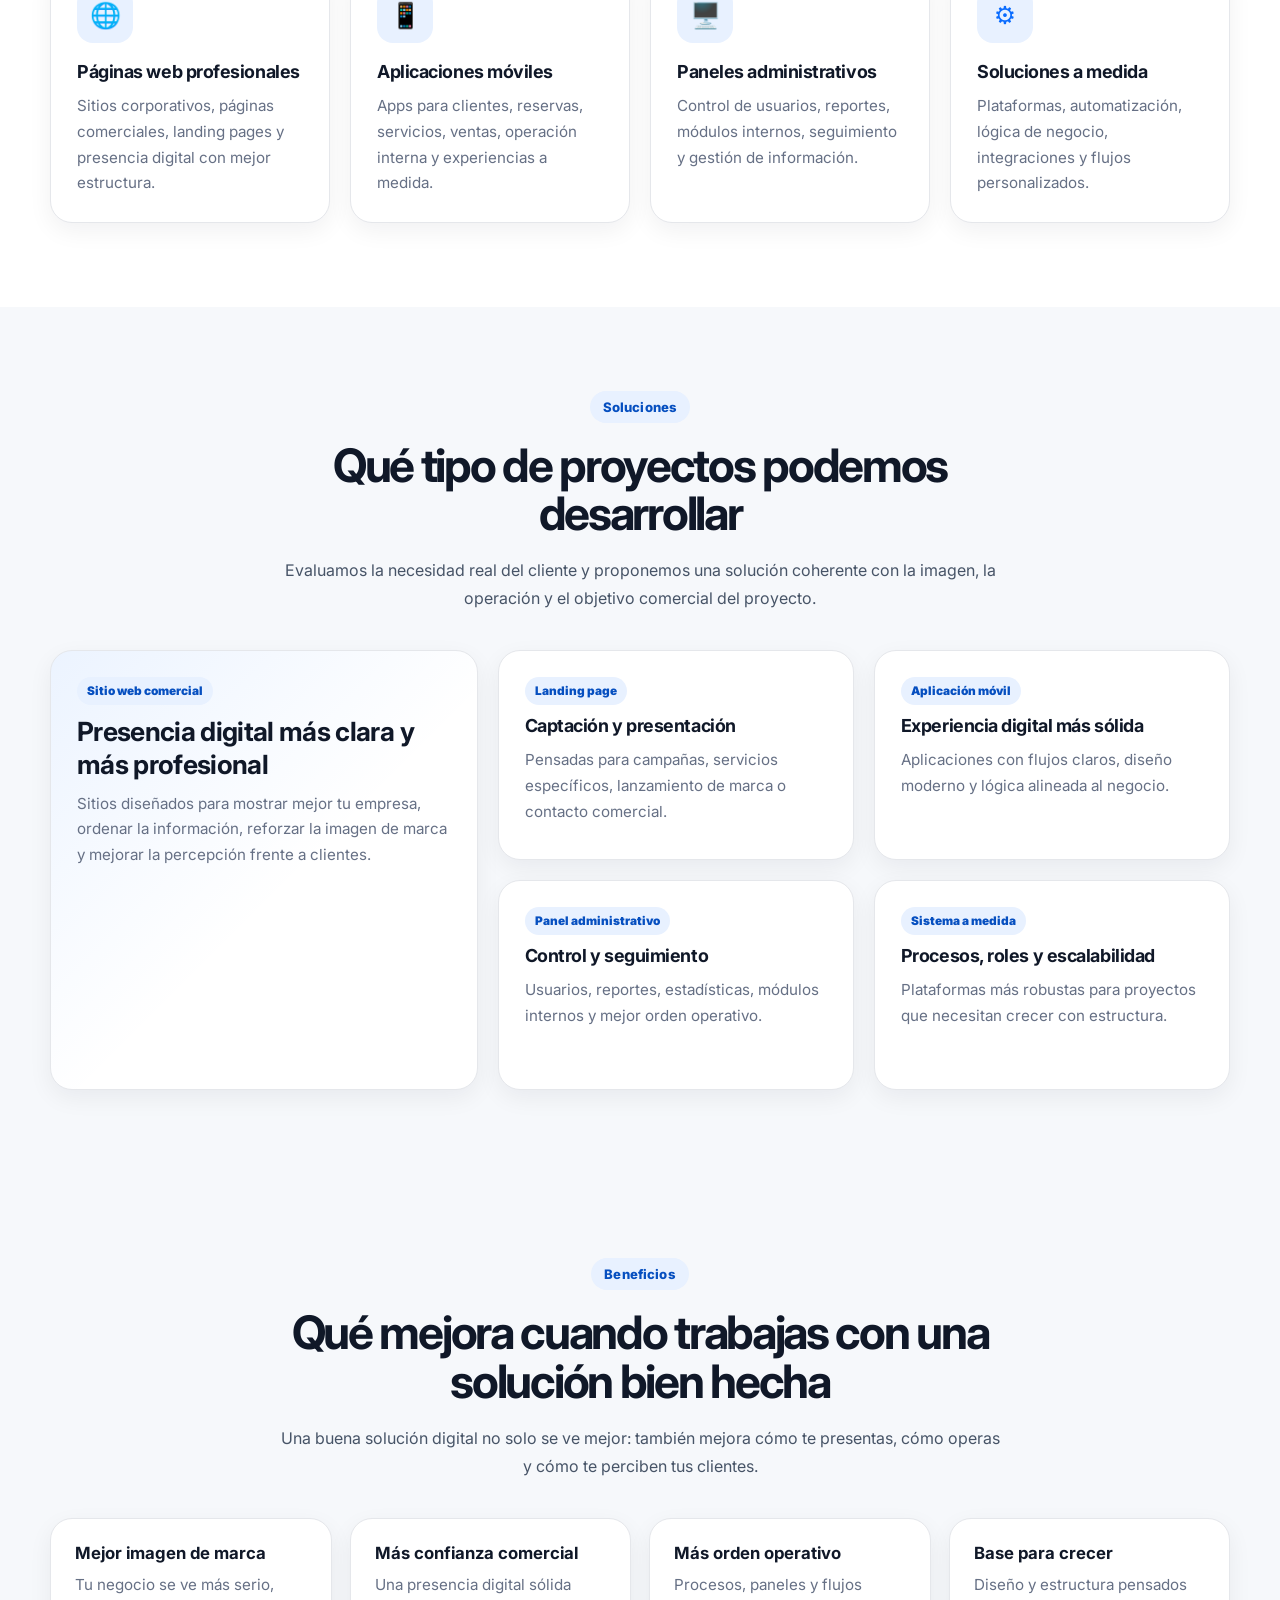
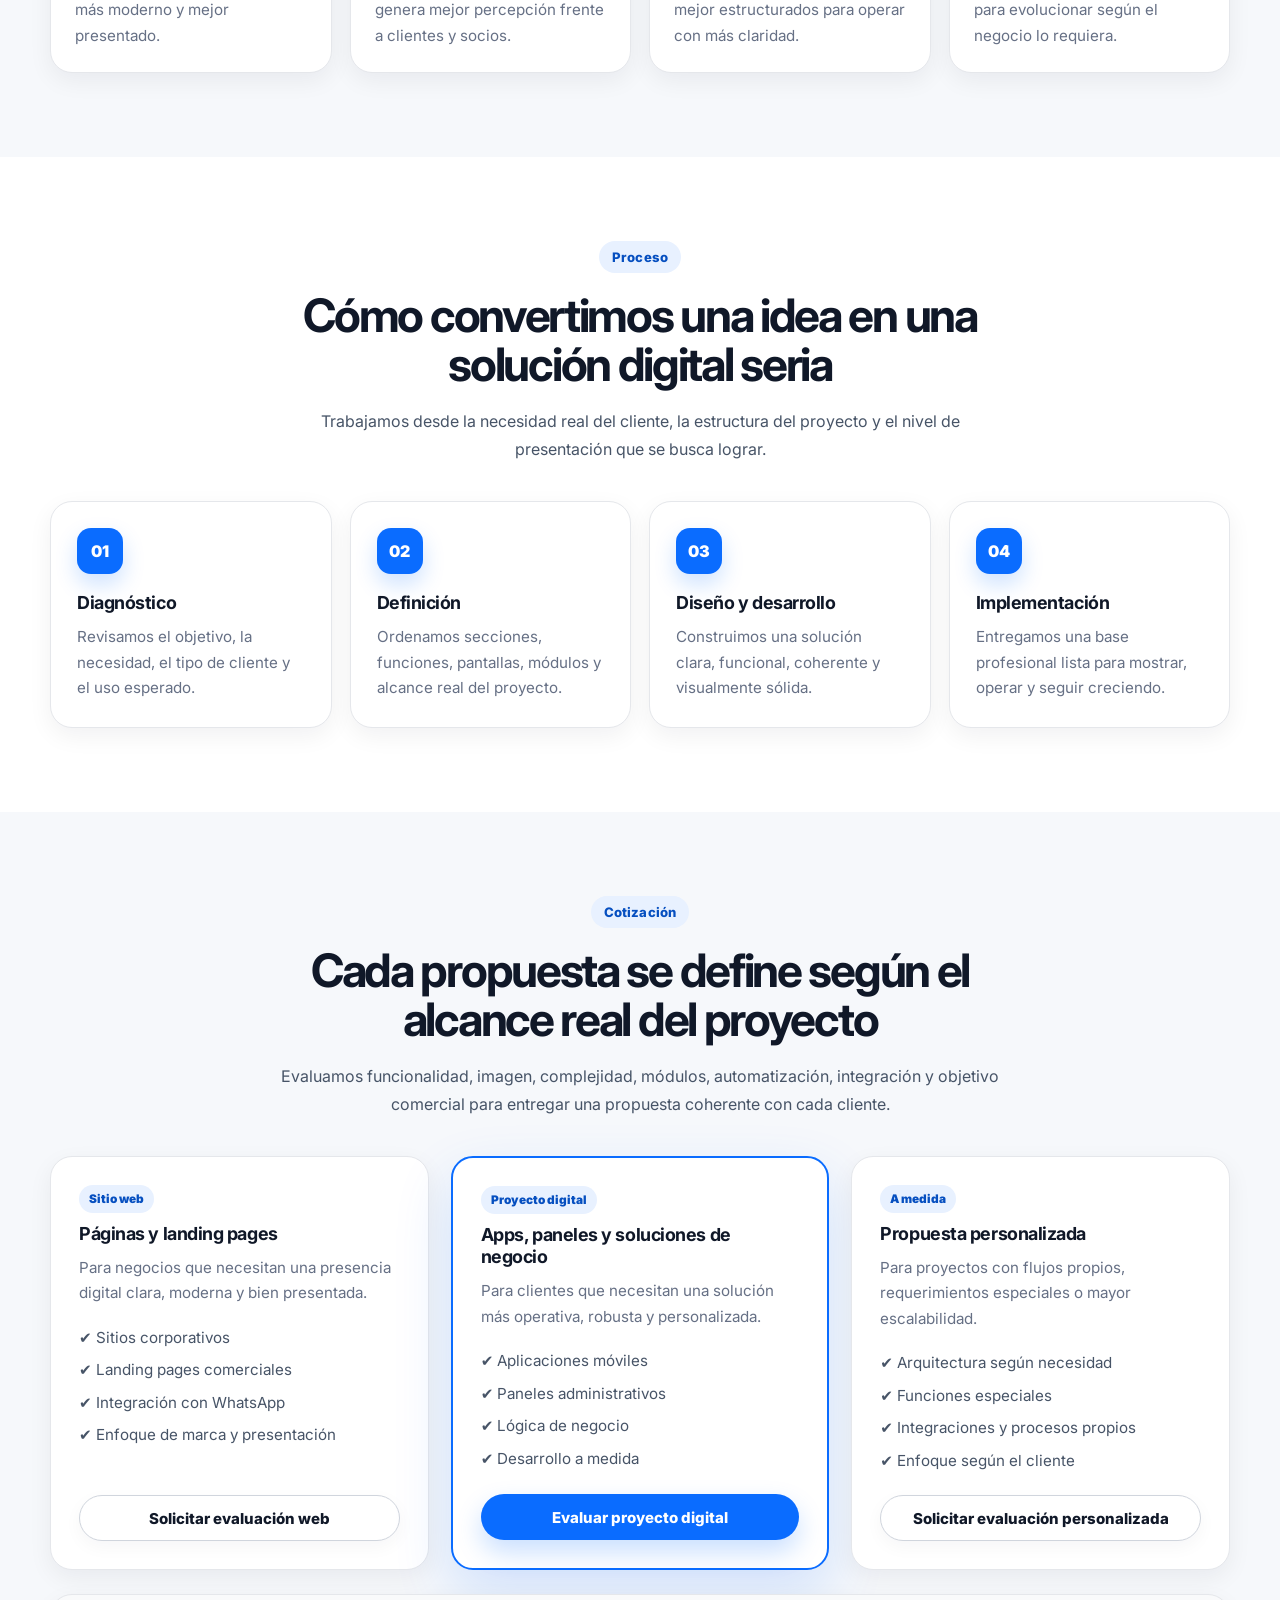
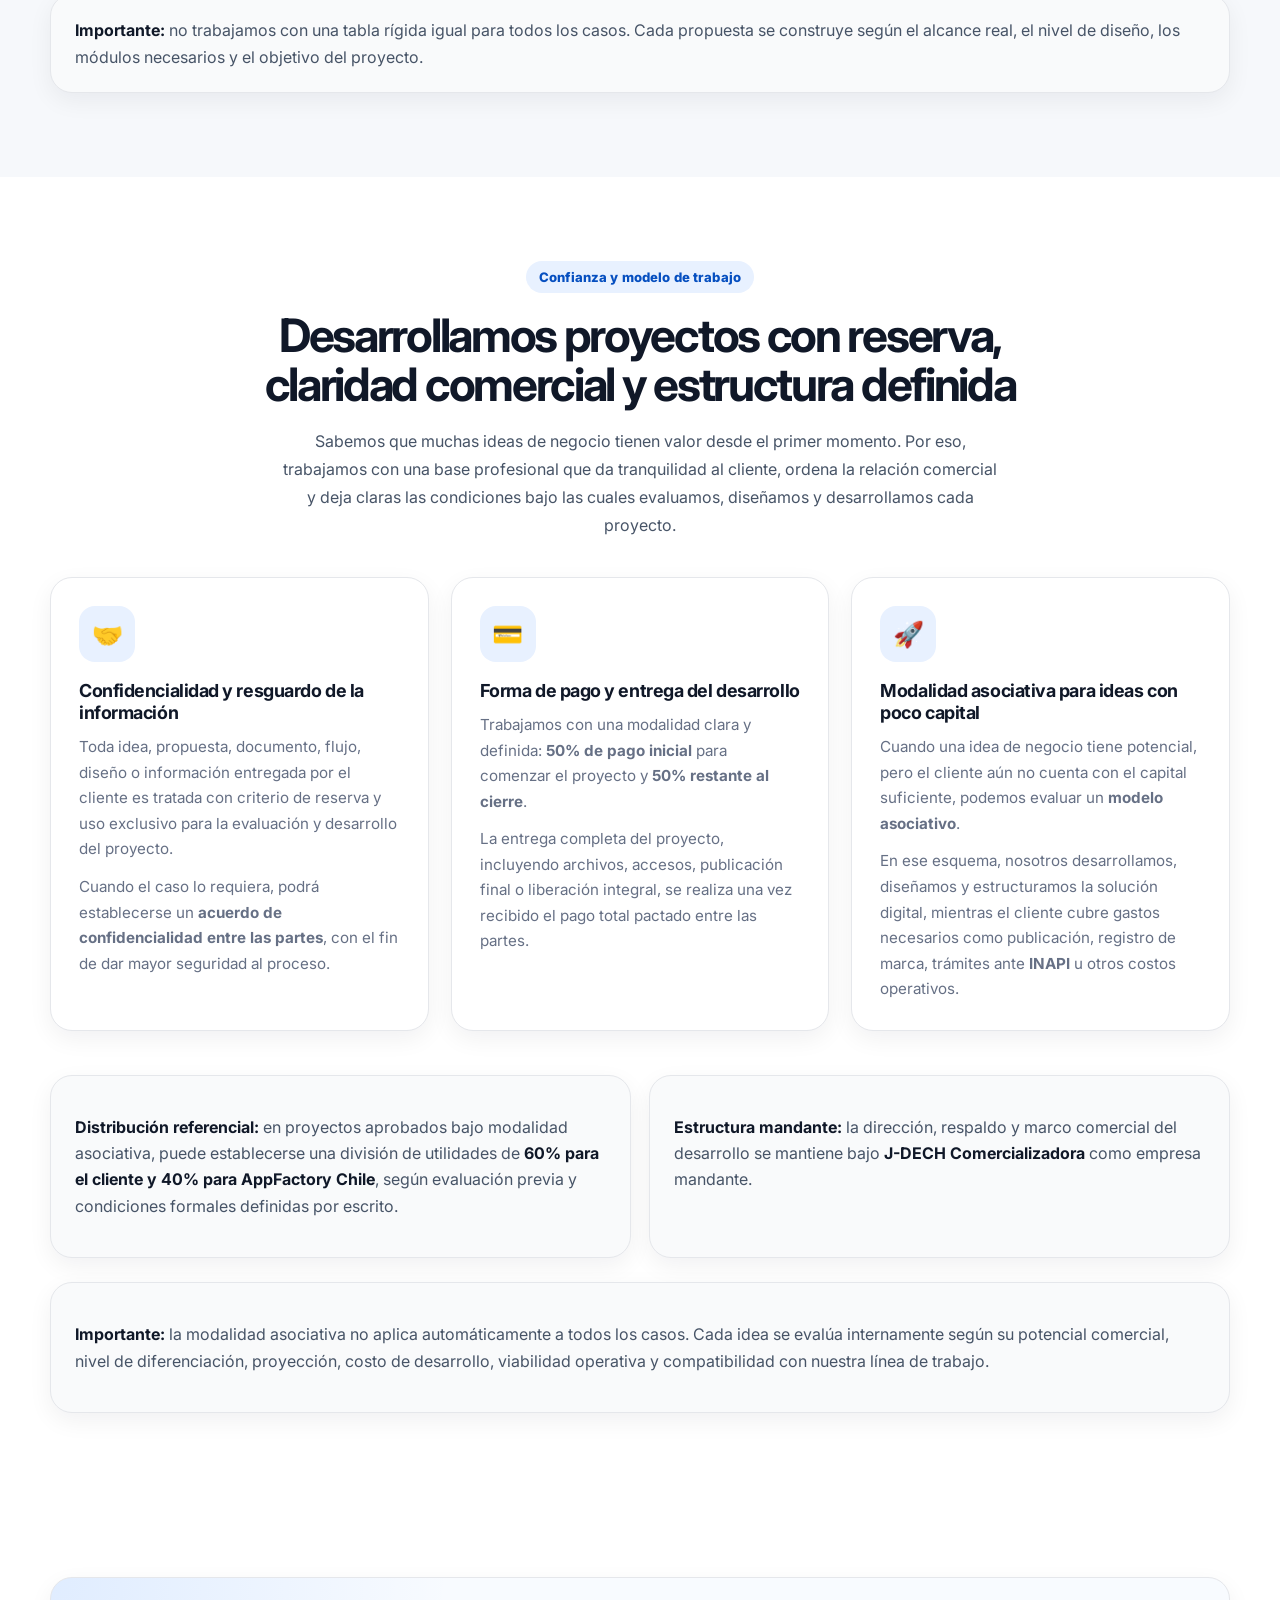
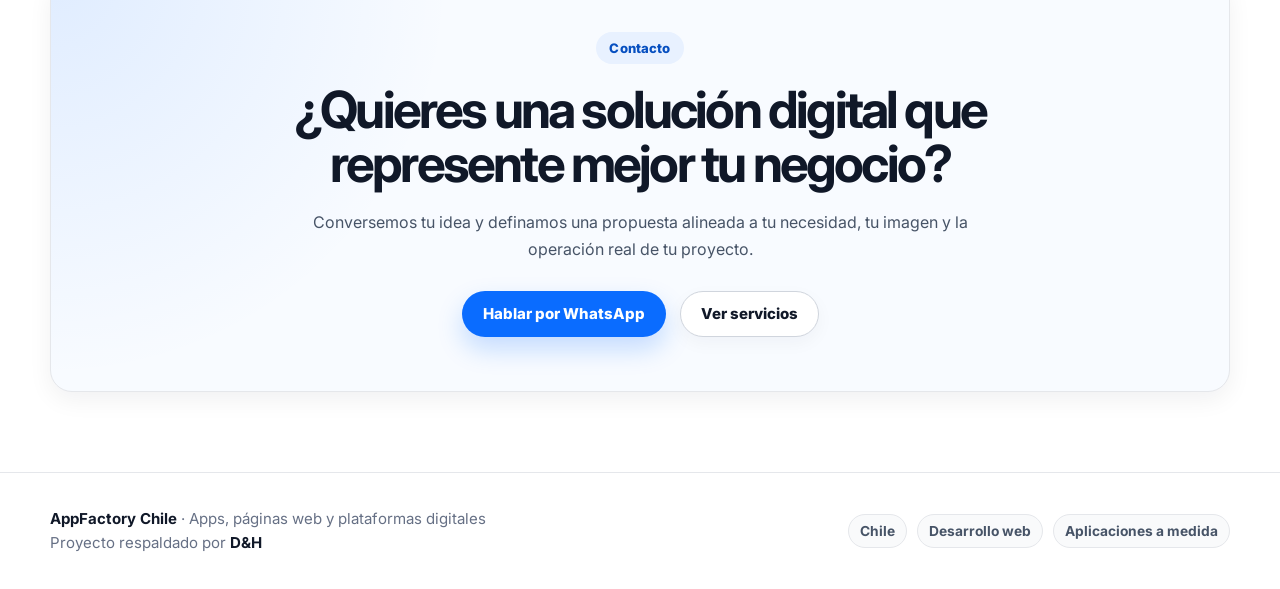
==== commit 099f19a9: "Update index.html" ====
--- a/index.html
+++ b/index.html
@@ -11,7 +11,7 @@
     content="Diseñamos páginas web, aplicaciones móviles, paneles administrativos y soluciones digitales a medida para empresas, pymes y emprendedores en Chile. Desarrollo profesional respaldado por D&H."
   />
 
-  <meta name="theme-color" content="#0A6CFF" />
+  <meta name="theme-color" content="#ffffff" />
 
   <link rel="preconnect" href="https://fonts.googleapis.com" />
   <link rel="preconnect" href="https://fonts.gstatic.com" crossorigin />
@@ -20,345 +20,977 @@
     rel="stylesheet"
   />
 
-  <link rel="stylesheet" href="style.css" />
-
   <style>
-    /* =========================================================
-       MEJORAS IN-SITU TIPO SKANO
-    ========================================================= */
-
-    .glass-card,
-    .solution-card,
+    :root{
+      --bg:#ffffff;
+      --bg-soft:#f6f8fb;
+      --bg-soft-2:#eef4ff;
+      --text:#101828;
+      --muted:#667085;
+      --muted-2:#475467;
+      --line:#e5e7eb;
+      --line-strong:#d0d5dd;
+      --primary:#0A6CFF;
+      --primary-dark:#064fc0;
+      --primary-soft:#e8f1ff;
+      --dark:#111827;
+      --success:#12b76a;
+      --shadow-sm:0 8px 24px rgba(16,24,40,.06);
+      --shadow-md:0 18px 45px rgba(16,24,40,.10);
+      --radius:22px;
+      --radius-sm:14px;
+      --container:1180px;
+    }
+
+    *{
+      box-sizing:border-box;
+    }
+
+    html{
+      scroll-behavior:smooth;
+    }
+
+    body{
+      margin:0;
+      font-family:"Inter",system-ui,-apple-system,BlinkMacSystemFont,"Segoe UI",sans-serif;
+      background:var(--bg);
+      color:var(--text);
+      -webkit-font-smoothing:antialiased;
+      text-rendering:optimizeLegibility;
+    }
+
+    img{
+      max-width:100%;
+      display:block;
+    }
+
+    a{
+      color:inherit;
+      text-decoration:none;
+    }
+
+    .container{
+      width:min(var(--container), calc(100% - 40px));
+      margin-inline:auto;
+    }
+
+    .main-header{
+      position:sticky;
+      top:0;
+      z-index:50;
+      background:rgba(255,255,255,.92);
+      backdrop-filter:blur(14px);
+      border-bottom:1px solid rgba(229,231,235,.9);
+    }
+
+    .header-inner{
+      min-height:78px;
+      display:flex;
+      align-items:center;
+      justify-content:space-between;
+      gap:22px;
+    }
+
+    .brand{
+      display:flex;
+      align-items:center;
+      gap:14px;
+      min-width:0;
+    }
+
+    .brand-logo-wrap{
+      width:54px;
+      height:54px;
+      border-radius:16px;
+      background:#ffffff;
+      border:1px solid var(--line);
+      box-shadow:var(--shadow-sm);
+      display:flex;
+      align-items:center;
+      justify-content:center;
+      padding:8px;
+      flex:0 0 auto;
+    }
+
+    .logo-img{
+      width:100%;
+      height:100%;
+      object-fit:contain;
+    }
+
+    .brand-copy{
+      display:flex;
+      flex-direction:column;
+      gap:3px;
+      min-width:0;
+    }
+
+    .brand-copy strong{
+      font-size:1rem;
+      letter-spacing:-.02em;
+      color:var(--text);
+      white-space:nowrap;
+    }
+
+    .brand-copy span{
+      font-size:.79rem;
+      color:var(--muted);
+      white-space:nowrap;
+      overflow:hidden;
+      text-overflow:ellipsis;
+      max-width:420px;
+    }
+
+    .header-nav{
+      display:flex;
+      align-items:center;
+      gap:26px;
+      color:var(--muted-2);
+      font-size:.94rem;
+      font-weight:650;
+    }
+
+    .header-nav a{
+      transition:color .2s ease;
+    }
+
+    .header-nav a:hover{
+      color:var(--primary);
+    }
+
+    .header-actions{
+      display:flex;
+      align-items:center;
+      gap:12px;
+    }
+
+    .btn{
+      display:inline-flex;
+      align-items:center;
+      justify-content:center;
+      min-height:46px;
+      padding:0 20px;
+      border-radius:999px;
+      font-weight:800;
+      font-size:.94rem;
+      line-height:1;
+      border:1px solid transparent;
+      transition:transform .2s ease, box-shadow .2s ease, background .2s ease, border-color .2s ease, color .2s ease;
+      cursor:pointer;
+      white-space:nowrap;
+    }
+
+    .btn:hover{
+      transform:translateY(-2px);
+    }
+
+    .btn-primary{
+      background:var(--primary);
+      color:#ffffff;
+      box-shadow:0 12px 26px rgba(10,108,255,.22);
+    }
+
+    .btn-primary:hover{
+      background:var(--primary-dark);
+      box-shadow:0 14px 34px rgba(10,108,255,.30);
+    }
+
+    .btn-secondary{
+      background:#ffffff;
+      color:var(--text);
+      border-color:var(--line-strong);
+      box-shadow:0 6px 18px rgba(16,24,40,.04);
+    }
+
+    .btn-secondary:hover{
+      border-color:#b8c3d6;
+      box-shadow:0 12px 28px rgba(16,24,40,.08);
+    }
+
+    .hero{
+      padding:82px 0 54px;
+      background:
+        radial-gradient(circle at top left, rgba(10,108,255,.08), transparent 34%),
+        linear-gradient(180deg,#ffffff 0%,#f7faff 100%);
+      border-bottom:1px solid var(--line);
+    }
+
+    .hero-grid{
+      display:grid;
+      grid-template-columns:minmax(0,1.05fr) minmax(360px,.95fr);
+      gap:56px;
+      align-items:center;
+    }
+
+    .hero-kicker,
+    .section-kicker{
+      display:inline-flex;
+      align-items:center;
+      gap:8px;
+      padding:8px 13px;
+      border-radius:999px;
+      background:var(--primary-soft);
+      color:var(--primary-dark);
+      font-size:.82rem;
+      font-weight:800;
+      letter-spacing:.01em;
+      margin-bottom:18px;
+    }
+
+    .hero h1{
+      margin:0;
+      font-size:clamp(2.42rem,5vw,4.75rem);
+      line-height:.98;
+      letter-spacing:-.065em;
+      max-width:850px;
+      color:var(--text);
+    }
+
+    .accent{
+      color:var(--primary);
+    }
+
+    .hero-text{
+      margin:24px 0 0;
+      max-width:690px;
+      color:var(--muted-2);
+      line-height:1.78;
+      font-size:1.06rem;
+    }
+
+    .hero-actions{
+      display:flex;
+      align-items:center;
+      flex-wrap:wrap;
+      gap:14px;
+      margin-top:30px;
+    }
+
+    .hero-note{
+      display:flex;
+      flex-wrap:wrap;
+      gap:10px;
+      margin-top:24px;
+    }
+
+    .hero-note span{
+      display:inline-flex;
+      align-items:center;
+      gap:7px;
+      padding:10px 13px;
+      border-radius:999px;
+      background:#ffffff;
+      border:1px solid var(--line);
+      color:var(--muted-2);
+      font-size:.88rem;
+      font-weight:700;
+      box-shadow:0 8px 20px rgba(16,24,40,.04);
+    }
+
+    .hero-stats-bar{
+      display:grid;
+      grid-template-columns:repeat(4, minmax(0,1fr));
+      gap:12px;
+      margin-top:30px;
+    }
+
+    .hero-stat{
+      background:#ffffff;
+      border:1px solid var(--line);
+      border-radius:18px;
+      padding:17px;
+      box-shadow:var(--shadow-sm);
+    }
+
+    .hero-stat strong{
+      display:block;
+      color:var(--text);
+      font-size:1.08rem;
+      margin-bottom:6px;
+    }
+
+    .hero-stat small{
+      color:var(--muted);
+      line-height:1.45;
+      font-size:.82rem;
+    }
+
+    .hero-card{
+      position:relative;
+      border-radius:30px;
+      background:#ffffff;
+      border:1px solid var(--line);
+      box-shadow:var(--shadow-md);
+      overflow:hidden;
+    }
+
+    .hero-card-top{
+      padding:18px 18px 0;
+    }
+
+    .hero-card-header{
+      display:flex;
+      align-items:center;
+      justify-content:space-between;
+      gap:12px;
+      margin-bottom:14px;
+    }
+
+    .mini{
+      color:var(--muted);
+      font-weight:800;
+      font-size:.82rem;
+    }
+
+    .mini-badge{
+      padding:8px 10px;
+      border-radius:999px;
+      background:var(--primary-soft);
+      color:var(--primary-dark);
+      font-weight:900;
+      font-size:.76rem;
+    }
+
+    .screen-display{
+      position:relative;
+      height:270px;
+      overflow:hidden;
+      border-radius:22px;
+      background:#eef4ff;
+      border:1px solid var(--line);
+    }
+
+    .tech-image{
+      width:100%;
+      height:100%;
+      object-fit:cover;
+    }
+
+    .screen-display::after{
+      content:"";
+      position:absolute;
+      inset:0;
+      background:linear-gradient(180deg, rgba(255,255,255,0), rgba(255,255,255,.18));
+      pointer-events:none;
+    }
+
+    .hero-card-panels{
+      display:grid;
+      grid-template-columns:1fr;
+      gap:12px;
+      padding:18px;
+    }
+
+    .ui-panel{
+      border:1px solid var(--line);
+      background:#ffffff;
+      border-radius:18px;
+      padding:16px;
+      box-shadow:0 8px 20px rgba(16,24,40,.05);
+    }
+
+    .panel-tag,
+    .project-label,
+    .badge{
+      display:inline-flex;
+      width:max-content;
+      padding:7px 10px;
+      border-radius:999px;
+      background:var(--primary-soft);
+      color:var(--primary-dark);
+      font-weight:900;
+      font-size:.74rem;
+      margin-bottom:10px;
+    }
+
+    .ui-panel strong{
+      display:block;
+      font-size:1rem;
+      letter-spacing:-.02em;
+      margin-bottom:5px;
+    }
+
+    .ui-panel small{
+      display:block;
+      color:var(--muted);
+      line-height:1.5;
+    }
+
+    .trust-strip{
+      padding:22px 0;
+      background:#ffffff;
+      border-bottom:1px solid var(--line);
+    }
+
+    .trust-strip-inner{
+      display:grid;
+      grid-template-columns:repeat(4,minmax(0,1fr));
+      gap:12px;
+    }
+
+    .trust-strip-inner span{
+      min-height:52px;
+      border:1px solid var(--line);
+      border-radius:999px;
+      display:flex;
+      align-items:center;
+      justify-content:center;
+      text-align:center;
+      padding:0 16px;
+      background:#ffffff;
+      color:var(--muted-2);
+      font-size:.9rem;
+      font-weight:800;
+      box-shadow:0 8px 20px rgba(16,24,40,.04);
+    }
+
+    .section{
+      padding:84px 0;
+      background:#ffffff;
+    }
+
+    .section.alt,
+    .section-contrast{
+      background:var(--bg-soft);
+    }
+
+    .section-head{
+      max-width:790px;
+      margin:0 auto 38px;
+      text-align:center;
+    }
+
+    .section-head h2{
+      margin:0;
+      font-size:clamp(2rem,3.6vw,3.25rem);
+      line-height:1.06;
+      letter-spacing:-.05em;
+      color:var(--text);
+    }
+
+    .section-head p{
+      margin:18px auto 0;
+      color:var(--muted-2);
+      line-height:1.75;
+      font-size:1rem;
+      max-width:720px;
+    }
+
+    .cards-4{
+      display:grid;
+      grid-template-columns:repeat(4,minmax(0,1fr));
+      gap:20px;
+    }
+
+    .card,
+    .project-card,
+    .impact-card,
     .process-card,
     .price-card,
-    .project-card,
-    .impact-card,
-    .hero-stat,
-    .ui-panel,
-    .floating-ui-card,
-    .trust-strip-inner span,
-    .cta-box,
-    .important-note {
-      position: relative;
-      overflow: hidden;
-      transition:
-        transform .38s cubic-bezier(.2,.8,.2,1),
-        box-shadow .38s cubic-bezier(.2,.8,.2,1),
-        border-color .38s ease,
-        background .38s ease,
-        opacity .38s ease;
-      will-change: transform, box-shadow, opacity;
-    }
-
-    .glass-card::after,
-    .solution-card::after,
-    .process-card::after,
-    .price-card::after,
-    .project-card::after,
-    .impact-card::after,
-    .hero-stat::after,
-    .ui-panel::after,
-    .floating-ui-card::after,
-    .cta-box::after,
-    .important-note::after {
-      content:"";
-      position:absolute;
-      inset:-1px;
-      border-radius:inherit;
-      pointer-events:none;
-      background:linear-gradient(
-        135deg,
-        rgba(73,182,255,.18) 0%,
-        rgba(73,182,255,0) 30%,
-        rgba(255,255,255,.04) 55%,
-        rgba(73,182,255,.10) 100%
-      );
-      opacity:0;
-      transition:opacity .35s ease;
-      z-index:1;
-    }
-
-    .glass-card::before,
-    .solution-card::before,
-    .process-card::before,
-    .price-card::before,
-    .project-card::before,
-    .impact-card::before,
-    .hero-stat::before,
-    .ui-panel::before,
-    .floating-ui-card::before,
-    .cta-box::before,
-    .important-note::before {
-      content:"";
-      position:absolute;
-      top:-120%;
-      left:-35%;
-      width:45%;
-      height:300%;
-      transform:rotate(18deg);
-      background:linear-gradient(
-        to right,
-        rgba(255,255,255,0),
-        rgba(255,255,255,.12),
-        rgba(255,255,255,0)
-      );
-      opacity:0;
-      transition:left .7s ease, opacity .35s ease;
-      pointer-events:none;
-      z-index:2;
-    }
-
-    .glass-card > *,
-    .solution-card > *,
-    .process-card > *,
-    .price-card > *,
-    .project-card > *,
-    .impact-card > *,
-    .hero-stat > *,
-    .ui-panel > *,
-    .floating-ui-card > *,
-    .cta-box > *,
-    .important-note > * {
-      position: relative;
-      z-index: 3;
-    }
-
-    .glass-card:hover,
-    .solution-card:hover,
+    .trust-business-card,
+    .important-note,
+    .cta-box{
+      background:#ffffff;
+      border:1px solid var(--line);
+      border-radius:var(--radius);
+      box-shadow:var(--shadow-sm);
+      transition:transform .22s ease, box-shadow .22s ease, border-color .22s ease;
+    }
+
+    .card:hover,
+    .project-card:hover,
+    .impact-card:hover,
     .process-card:hover,
     .price-card:hover,
-    .project-card:hover,
-    .impact-card:hover,
-    .hero-stat:hover,
-    .ui-panel:hover,
-    .floating-ui-card:hover,
-    .trust-strip-inner span:hover,
-    .cta-box:hover,
-    .important-note:hover {
-      transform:translateY(-8px) scale(1.012);
-      border-color:rgba(73,182,255,.28);
-      box-shadow:
-        0 24px 52px rgba(0,0,0,.30),
-        0 0 0 1px rgba(73,182,255,.18),
-        0 0 28px rgba(73,182,255,.08);
-    }
-
-    .glass-card:hover::after,
-    .solution-card:hover::after,
-    .process-card:hover::after,
-    .price-card:hover::after,
-    .project-card:hover::after,
-    .impact-card:hover::after,
-    .hero-stat:hover::after,
-    .ui-panel:hover::after,
-    .floating-ui-card:hover::after,
-    .cta-box:hover::after,
-    .important-note:hover::after {
-      opacity:1;
-    }
-
-    .glass-card:hover::before,
-    .solution-card:hover::before,
-    .process-card:hover::before,
-    .price-card:hover::before,
-    .project-card:hover::before,
-    .impact-card:hover::before,
-    .hero-stat:hover::before,
-    .ui-panel:hover::before,
-    .floating-ui-card:hover::before,
-    .cta-box:hover::before,
-    .important-note:hover::before {
-      left:120%;
-      opacity:1;
-    }
-
-    .icon-wrap,
-    .step,
-    .wa-icon {
-      transition:
-        transform .35s ease,
-        box-shadow .35s ease,
-        filter .35s ease;
-      will-change: transform;
-    }
-
-    .glass-card:hover .icon-wrap,
-    .solution-card:hover .icon-wrap,
-    .process-card:hover .step {
-      transform:translateY(-4px) scale(1.08);
-      box-shadow:0 12px 28px rgba(73,182,255,.25);
-      filter:drop-shadow(0 8px 18px rgba(73,182,255,.18));
-    }
-
-    .reveal-up {
-      opacity: 0;
-      transform: translateY(34px) scale(.985);
-      transition:
-        opacity .8s cubic-bezier(.2,.8,.2,1),
-        transform .8s cubic-bezier(.2,.8,.2,1);
-    }
-
-    .reveal-up.is-visible {
-      opacity: 1;
-      transform: translateY(0) scale(1);
-    }
-
-    .reveal-delay-1 { transition-delay: .05s; }
-    .reveal-delay-2 { transition-delay: .10s; }
-    .reveal-delay-3 { transition-delay: .15s; }
-    .reveal-delay-4 { transition-delay: .20s; }
-    .reveal-delay-5 { transition-delay: .25s; }
-    .reveal-delay-6 { transition-delay: .30s; }
-
-    @media (min-width:901px){
-      .float-soft-a { animation: floatSoftA2 8s ease-in-out infinite; }
-      .float-soft-b { animation: floatSoftB2 9s ease-in-out infinite; }
-      .float-soft-c { animation: floatSoftC2 8.5s ease-in-out infinite; }
-    }
-
-    @keyframes floatSoftA2{
-      0%,100%{ transform:translateY(0); }
-      50%{ transform:translateY(-10px); }
-    }
-
-    @keyframes floatSoftB2{
-      0%,100%{ transform:translateY(0); }
-      50%{ transform:translateY(8px); }
-    }
-
-    @keyframes floatSoftC2{
-      0%,100%{ transform:translateY(0); }
-      50%{ transform:translateY(-12px); }
-    }
-
-    @media (max-width:980px){
-      .float-soft-a,
-      .float-soft-b,
-      .float-soft-c{
-        animation:none !important;
-      }
-    }
-
-    @media (prefers-reduced-motion: reduce){
-      .glass-card,
-      .solution-card,
-      .process-card,
-      .price-card,
-      .project-card,
-      .impact-card,
-      .hero-stat,
-      .ui-panel,
-      .floating-ui-card,
-      .trust-strip-inner span,
-      .cta-box,
-      .important-note,
-      .reveal-up,
-      .float-soft-a,
-      .float-soft-b,
-      .float-soft-c,
-      .icon-wrap,
-      .step,
-      .wa-icon{
-        animation:none !important;
-        transition:none !important;
-        transform:none !important;
-        opacity:1 !important;
-      }
-    }
-
-    /* =========================================================
-       NUEVA SECCIÓN: CONFIANZA Y MODELO DE TRABAJO
-    ========================================================= */
+    .trust-business-card:hover{
+      transform:translateY(-5px);
+      box-shadow:var(--shadow-md);
+      border-color:#c9d7ef;
+    }
+
+    .card{
+      padding:26px;
+    }
+
+    .icon-wrap{
+      width:56px;
+      height:56px;
+      border-radius:16px;
+      background:var(--primary-soft);
+      color:var(--primary);
+      display:flex;
+      align-items:center;
+      justify-content:center;
+      margin-bottom:18px;
+    }
+
+    .icon{
+      font-size:25px;
+      line-height:1;
+    }
+
+    .card h3,
+    .project-card h3,
+    .process-card h3,
+    .price-card h3,
+    .trust-business-card h3{
+      margin:0 0 10px;
+      font-size:1.12rem;
+      line-height:1.24;
+      letter-spacing:-.025em;
+      color:var(--text);
+    }
+
+    .card p,
+    .project-card p,
+    .impact-card p,
+    .process-card p,
+    .price-card .subtitle,
+    .trust-business-card p{
+      margin:0;
+      color:var(--muted);
+      line-height:1.68;
+      font-size:.95rem;
+    }
+
+    .project-showcase{
+      display:grid;
+      grid-template-columns:1.2fr 1fr 1fr;
+      gap:20px;
+    }
+
+    .project-card{
+      padding:26px;
+      min-height:210px;
+    }
+
+    .project-card-large{
+      grid-row:span 2;
+      background:
+        linear-gradient(135deg, rgba(10,108,255,.08), rgba(255,255,255,0) 55%),
+        #ffffff;
+    }
+
+    .project-card-large h3{
+      font-size:1.65rem;
+      max-width:430px;
+    }
+
+    .impact-grid{
+      display:grid;
+      grid-template-columns:repeat(4,minmax(0,1fr));
+      gap:18px;
+    }
+
+    .impact-card{
+      padding:24px;
+    }
+
+    .impact-card strong{
+      display:block;
+      margin-bottom:9px;
+      font-size:1.05rem;
+      color:var(--text);
+    }
+
+    .process-grid{
+      display:grid;
+      grid-template-columns:repeat(4,minmax(0,1fr));
+      gap:18px;
+    }
+
+    .process-card{
+      padding:26px;
+    }
+
+    .step{
+      width:46px;
+      height:46px;
+      border-radius:14px;
+      display:flex;
+      align-items:center;
+      justify-content:center;
+      background:var(--primary);
+      color:#ffffff;
+      font-weight:900;
+      margin-bottom:18px;
+      box-shadow:0 10px 22px rgba(10,108,255,.20);
+    }
+
+    .pricing{
+      display:grid;
+      grid-template-columns:repeat(3,minmax(0,1fr));
+      gap:22px;
+      align-items:stretch;
+    }
+
+    .price-card{
+      padding:28px;
+      display:flex;
+      flex-direction:column;
+      min-height:100%;
+    }
+
+    .price-card.featured{
+      border:2px solid var(--primary);
+      box-shadow:0 24px 58px rgba(10,108,255,.16);
+      position:relative;
+    }
+
+    .price-list{
+      list-style:none;
+      padding:0;
+      margin:22px 0 24px;
+      display:grid;
+      gap:12px;
+      color:var(--muted-2);
+      font-size:.95rem;
+      line-height:1.35;
+    }
+
+    .price-card .btn{
+      margin-top:auto;
+      width:100%;
+    }
+
+    .important-note{
+      padding:22px 24px;
+      margin-top:24px;
+      background:#f9fafb;
+      color:var(--muted-2);
+      line-height:1.65;
+    }
+
+    .important-note strong{
+      color:var(--text);
+    }
 
     .trust-business-grid{
       display:grid;
-      grid-template-columns:repeat(3, minmax(0,1fr));
-      gap:24px;
-      margin-top:28px;
+      grid-template-columns:repeat(3,minmax(0,1fr));
+      gap:22px;
+      margin-top:30px;
     }
 
     .trust-business-card{
-      min-height:100%;
-      border:1px solid rgba(255,255,255,.08);
-      border-radius:24px;
-      background:linear-gradient(180deg, rgba(16,27,49,.92), rgba(10,18,35,.94));
-      box-shadow:0 20px 44px rgba(0,0,0,.26);
-      padding:26px 24px;
+      padding:28px;
     }
 
     .trust-business-icon{
-      width:58px;
-      height:58px;
-      border-radius:18px;
+      width:56px;
+      height:56px;
+      border-radius:16px;
       display:flex;
       align-items:center;
       justify-content:center;
-      font-size:26px;
-      margin-bottom:16px;
-      background:linear-gradient(135deg, rgba(10,108,255,.22), rgba(73,182,255,.16));
-      border:1px solid rgba(73,182,255,.18);
-      box-shadow:0 14px 30px rgba(73,182,255,.12);
-    }
-
-    .trust-business-card h3{
-      margin:0 0 12px;
-      font-size:1.18rem;
-      line-height:1.25;
-    }
-
-    .trust-business-card p{
-      margin:0 0 12px;
-      color:rgba(232,240,255,.82);
-      line-height:1.7;
-    }
-
-    .trust-business-note{
-      margin-top:24px;
-    }
-
-    .trust-business-note p{
-      margin:0;
-      line-height:1.7;
+      font-size:25px;
+      background:var(--primary-soft);
+      margin-bottom:18px;
+    }
+
+    .trust-business-card p + p{
+      margin-top:12px;
     }
 
     .trust-business-highlight{
-      margin-top:18px;
+      margin-top:20px;
       display:grid;
       grid-template-columns:1fr 1fr;
       gap:18px;
     }
 
-    @media (max-width:980px){
+    .cta{
+      padding:80px 0;
+      background:#ffffff;
+    }
+
+    .cta-box{
+      padding:54px;
+      text-align:center;
+      background:
+        radial-gradient(circle at top left, rgba(10,108,255,.10), transparent 32%),
+        #f8fbff;
+    }
+
+    .cta-box h2{
+      margin:0 auto;
+      max-width:820px;
+      font-size:clamp(2rem,4vw,3.4rem);
+      line-height:1.06;
+      letter-spacing:-.055em;
+    }
+
+    .cta-box p{
+      margin:18px auto 0;
+      color:var(--muted-2);
+      line-height:1.7;
+      max-width:720px;
+    }
+
+    .cta-actions{
+      margin-top:28px;
+      display:flex;
+      align-items:center;
+      justify-content:center;
+      gap:14px;
+      flex-wrap:wrap;
+    }
+
+    .footer{
+      padding:34px 0;
+      background:#ffffff;
+      border-top:1px solid var(--line);
+      color:var(--muted);
+    }
+
+    .footer-inner{
+      display:flex;
+      justify-content:space-between;
+      gap:20px;
+      align-items:center;
+      flex-wrap:wrap;
+    }
+
+    .footer-copy{
+      line-height:1.6;
+      font-size:.94rem;
+    }
+
+    .footer-copy strong{
+      color:var(--text);
+    }
+
+    .footer-links{
+      display:flex;
+      align-items:center;
+      gap:10px;
+      flex-wrap:wrap;
+    }
+
+    .footer-links span{
+      padding:8px 11px;
+      border-radius:999px;
+      background:#f9fafb;
+      border:1px solid var(--line);
+      font-size:.86rem;
+      font-weight:700;
+      color:var(--muted-2);
+    }
+
+    .whatsapp-float{
+      position:fixed;
+      right:20px;
+      bottom:20px;
+      z-index:60;
+      display:flex;
+      align-items:center;
+      gap:10px;
+      padding:12px 16px 12px 12px;
+      border-radius:999px;
+      background:#25D366;
+      color:#ffffff;
+      font-weight:900;
+      box-shadow:0 18px 38px rgba(37,211,102,.32);
+      transition:transform .2s ease, box-shadow .2s ease;
+    }
+
+    .whatsapp-float:hover{
+      transform:translateY(-3px);
+      box-shadow:0 22px 46px rgba(37,211,102,.40);
+    }
+
+    .wa-icon{
+      width:34px;
+      height:34px;
+      border-radius:999px;
+      background:#ffffff;
+      display:flex;
+      align-items:center;
+      justify-content:center;
+      padding:7px;
+    }
+
+    .wa-icon img{
+      width:100%;
+      height:100%;
+      object-fit:contain;
+    }
+
+    .wa-text{
+      font-size:.95rem;
+    }
+
+    .reveal-up{
+      opacity:0;
+      transform:translateY(18px);
+      transition:opacity .55s ease, transform .55s ease;
+    }
+
+    .reveal-up.is-visible{
+      opacity:1;
+      transform:translateY(0);
+    }
+
+    @media (max-width:1080px){
+      .header-nav{
+        display:none;
+      }
+
+      .hero-grid{
+        grid-template-columns:1fr;
+      }
+
+      .hero-card{
+        max-width:720px;
+        margin-inline:auto;
+      }
+
+      .cards-4,
+      .impact-grid,
+      .process-grid{
+        grid-template-columns:repeat(2,minmax(0,1fr));
+      }
+
+      .pricing,
       .trust-business-grid{
         grid-template-columns:1fr;
       }
 
+      .project-showcase{
+        grid-template-columns:1fr 1fr;
+      }
+
+      .project-card-large{
+        grid-row:auto;
+        grid-column:span 2;
+      }
+    }
+
+    @media (max-width:760px){
+      .container{
+        width:min(100% - 28px, var(--container));
+      }
+
+      .header-inner{
+        min-height:72px;
+      }
+
+      .brand-logo-wrap{
+        width:48px;
+        height:48px;
+      }
+
+      .brand-copy span{
+        display:none;
+      }
+
+      .header-actions .btn{
+        min-height:42px;
+        padding:0 14px;
+        font-size:.84rem;
+      }
+
+      .hero{
+        padding:54px 0 38px;
+      }
+
+      .hero h1{
+        font-size:2.55rem;
+        letter-spacing:-.055em;
+      }
+
+      .hero-text{
+        font-size:.98rem;
+      }
+
+      .hero-actions{
+        align-items:stretch;
+      }
+
+      .hero-actions .btn{
+        width:100%;
+      }
+
+      .hero-note span{
+        width:100%;
+        justify-content:center;
+      }
+
+      .hero-stats-bar,
+      .trust-strip-inner,
+      .cards-4,
+      .project-showcase,
+      .impact-grid,
+      .process-grid,
       .trust-business-highlight{
         grid-template-columns:1fr;
+      }
+
+      .project-card-large{
+        grid-column:auto;
+      }
+
+      .screen-display{
+        height:220px;
+      }
+
+      .section{
+        padding:62px 0;
+      }
+
+      .section-head{
+        text-align:left;
+        margin-bottom:28px;
+      }
+
+      .section-head h2{
+        font-size:2.05rem;
+      }
+
+      .cta-box{
+        padding:34px 22px;
+        text-align:left;
+      }
+
+      .cta-actions .btn{
+        width:100%;
+      }
+
+      .footer-inner{
+        align-items:flex-start;
+      }
+
+      .whatsapp-float{
+        right:14px;
+        bottom:14px;
+        padding:10px 13px 10px 10px;
+      }
+    }
+
+    @media (prefers-reduced-motion:reduce){
+      *,
+      *::before,
+      *::after{
+        scroll-behavior:auto !important;
+        animation:none !important;
+        transition:none !important;
+      }
+
+      .reveal-up{
+        opacity:1 !important;
+        transform:none !important;
       }
     }
   </style>
 </head>
 <body>
 
-  <div class="site-bg" aria-hidden="true">
-    <div class="bg-gradient"></div>
-    <div class="bg-grid"></div>
-    <div class="bg-circuits"></div>
-    <div class="bg-orb orb-1"></div>
-    <div class="bg-orb orb-2"></div>
-    <div class="bg-orb orb-3"></div>
-    <div class="floating-window fw-1"></div>
-    <div class="floating-window fw-2"></div>
-    <div class="floating-window fw-3"></div>
-  </div>
-
   <header class="main-header">
     <div class="container header-inner">
 
       <a href="#" class="brand" aria-label="AppFactory Chile">
         <div class="brand-logo-wrap">
-          <img src="logo.png" alt="Logo AppFactory Chile" class="logo-img logo-white" />
+          <img src="logo.png" alt="Logo AppFactory Chile" class="logo-img" />
         </div>
 
         <div class="brand-copy">
@@ -390,8 +1022,8 @@
 
   <main>
 
-    <section class="hero hero-ultra">
-      <div class="container hero-ultra-grid">
+    <section class="hero">
+      <div class="container hero-grid">
 
         <div class="hero-left">
           <div class="hero-kicker">
@@ -400,14 +1032,13 @@
 
           <h1>
             Diseñamos <span class="accent">páginas web, apps y sistemas</span>
-            que mejoran la imagen, el orden y la operación de tu negocio
+            para que tu negocio se vea más profesional y funcione mejor
           </h1>
 
           <p class="hero-text">
-            Creamos productos digitales pensados para mostrar mejor tu empresa, facilitar procesos
-            y entregar una experiencia más profesional a tus clientes. Desarrollamos sitios web,
-            landing pages, aplicaciones móviles, paneles administrativos y soluciones a medida
-            según el alcance real de cada proyecto.
+            Creamos productos digitales pensados para mostrar mejor tu empresa, ordenar procesos
+            y entregar una experiencia clara a tus clientes. Desarrollamos sitios web, landing pages,
+            aplicaciones móviles, paneles administrativos y soluciones a medida según el alcance real de cada proyecto.
           </p>
 
           <div class="hero-actions">
@@ -425,7 +1056,7 @@
             </a>
           </div>
 
-          <div class="hero-note hero-note-inline">
+          <div class="hero-note">
             <span>✔ Sitios web profesionales</span>
             <span>✔ Aplicaciones móviles</span>
             <span>✔ Paneles administrativos</span>
@@ -439,7 +1070,7 @@
             </div>
             <div class="hero-stat">
               <strong>Apps</strong>
-              <small>Experiencias móviles funcionales y escalables</small>
+              <small>Experiencias móviles funcionales</small>
             </div>
             <div class="hero-stat">
               <strong>Admin</strong>
@@ -452,10 +1083,10 @@
           </div>
         </div>
 
-        <div class="hero-right hero-cinematic">
-          <div class="cinematic-stage">
-            <div class="screen-card screen-main">
-              <div class="screen-head">
+        <div class="hero-right">
+          <div class="hero-card">
+            <div class="hero-card-top">
+              <div class="hero-card-header">
                 <span class="mini">Experiencia digital</span>
                 <span class="mini-badge">AppFactory Chile</span>
               </div>
@@ -466,58 +1097,35 @@
                   alt="Desarrollo web y aplicaciones"
                   class="tech-image"
                 />
-                <div class="screen-overlay"></div>
-                <div class="screen-glow"></div>
-              </div>
-
-              <div class="screen-grid-panels">
-                <div class="ui-panel panel-app">
-                  <span class="panel-tag">Aplicaciones</span>
-                  <strong>Experiencia móvil moderna</strong>
-                  <small>Interfaces limpias, claras y orientadas al uso real</small>
-                </div>
-
-                <div class="ui-panel panel-web">
-                  <span class="panel-tag">Sitios web</span>
-                  <strong>Presencia comercial más sólida</strong>
-                  <small>Páginas diseñadas para mostrar mejor tu marca y tus servicios</small>
-                </div>
-
-                <div class="ui-panel panel-admin">
-                  <span class="panel-tag">Paneles</span>
-                  <strong>Gestión y control</strong>
-                  <small>Usuarios, reportes, seguimiento y operación interna</small>
-                </div>
               </div>
             </div>
 
-            <div class="floating-ui-card ui-card-1">
-              <span class="floating-label">Web</span>
-              <strong>Sitios corporativos</strong>
-              <small>Más presencia y mejor percepción de marca</small>
+            <div class="hero-card-panels">
+              <div class="ui-panel">
+                <span class="panel-tag">Aplicaciones</span>
+                <strong>Experiencia móvil moderna</strong>
+                <small>Interfaces limpias, claras y orientadas al uso real.</small>
+              </div>
+
+              <div class="ui-panel">
+                <span class="panel-tag">Sitios web</span>
+                <strong>Presencia comercial más sólida</strong>
+                <small>Páginas diseñadas para mostrar mejor tu marca y tus servicios.</small>
+              </div>
+
+              <div class="ui-panel">
+                <span class="panel-tag">Paneles</span>
+                <strong>Gestión y control</strong>
+                <small>Usuarios, reportes, seguimiento y operación interna.</small>
+              </div>
             </div>
-
-            <div class="floating-ui-card ui-card-2">
-              <span class="floating-label">Apps</span>
-              <strong>Experiencia móvil</strong>
-              <small>Productos digitales útiles y visualmente sólidos</small>
-            </div>
-
-            <div class="floating-ui-card ui-card-3">
-              <span class="floating-label">Operación</span>
-              <strong>Control interno</strong>
-              <small>Procesos mejor estructurados y más ordenados</small>
-            </div>
-
-            <div class="pulse-ring pulse-1"></div>
-            <div class="pulse-ring pulse-2"></div>
           </div>
         </div>
 
       </div>
     </section>
 
-    <section class="trust-strip trust-strip-strong">
+    <section class="trust-strip">
       <div class="container trust-strip-inner">
         <span>Sitios web a medida</span>
         <span>Aplicaciones de negocio</span>
@@ -537,26 +1145,26 @@
           </p>
         </div>
 
-        <div class="cards cards-4 services-ultra">
-          <article class="card glass-card service-xl">
+        <div class="cards-4">
+          <article class="card">
             <div class="icon-wrap"><div class="icon">🌐</div></div>
             <h3>Páginas web profesionales</h3>
             <p>Sitios corporativos, páginas comerciales, landing pages y presencia digital con mejor estructura.</p>
           </article>
 
-          <article class="card glass-card service-xl">
+          <article class="card">
             <div class="icon-wrap"><div class="icon">📱</div></div>
             <h3>Aplicaciones móviles</h3>
             <p>Apps para clientes, reservas, servicios, ventas, operación interna y experiencias a medida.</p>
           </article>
 
-          <article class="card glass-card service-xl">
+          <article class="card">
             <div class="icon-wrap"><div class="icon">🖥️</div></div>
             <h3>Paneles administrativos</h3>
             <p>Control de usuarios, reportes, módulos internos, seguimiento y gestión de información.</p>
           </article>
 
-          <article class="card glass-card service-xl">
+          <article class="card">
             <div class="icon-wrap"><div class="icon">⚙️</div></div>
             <h3>Soluciones a medida</h3>
             <p>Plataformas, automatización, lógica de negocio, integraciones y flujos personalizados.</p>
@@ -686,13 +1294,7 @@
       </div>
     </section>
 
-    <section id="cotizacion" class="section alt pricing-skano-bg">
-      <div class="pricing-bg" aria-hidden="true">
-        <div class="pricing-orb pricing-orb-1"></div>
-        <div class="pricing-orb pricing-orb-2"></div>
-        <div class="pricing-grid-lines"></div>
-      </div>
-
+    <section id="cotizacion" class="section alt">
       <div class="container">
         <div class="section-head">
           <div class="section-kicker">Cotización</div>
@@ -763,9 +1365,6 @@
       </div>
     </section>
 
-    <!-- =========================================================
-         NUEVA SECCIÓN AGREGADA
-    ========================================================== -->
     <section class="section">
       <div class="container">
         <div class="section-head">
@@ -780,7 +1379,7 @@
 
         <div class="trust-business-grid">
 
-          <article class="trust-business-card glass-card">
+          <article class="trust-business-card">
             <div class="trust-business-icon">🤝</div>
             <h3>Confidencialidad y resguardo de la información</h3>
             <p>
@@ -789,12 +1388,11 @@
             </p>
             <p>
               Cuando el caso lo requiera, podrá establecerse un <strong>acuerdo de confidencialidad entre las partes</strong>,
-              con el fin de dar mayor seguridad al proceso y permitir que el cliente comparta su idea
-              con la tranquilidad de que no será divulgada ni utilizada fuera del marco del trabajo acordado.
+              con el fin de dar mayor seguridad al proceso.
             </p>
           </article>
 
-          <article class="trust-business-card glass-card">
+          <article class="trust-business-card">
             <div class="trust-business-icon">💳</div>
             <h3>Forma de pago y entrega del desarrollo</h3>
             <p>
@@ -802,51 +1400,46 @@
               para comenzar el proyecto y <strong>50% restante al cierre</strong>.
             </p>
             <p>
-              Este esquema permite ordenar el proceso de diseño, desarrollo, estructura, revisiones
-              y avances del trabajo. La <strong>entrega completa del proyecto</strong>, incluyendo archivos,
-              accesos, publicación final o liberación integral del desarrollo, se realiza una vez recibido
-              el pago total pactado entre las partes.
+              La entrega completa del proyecto, incluyendo archivos, accesos, publicación final o liberación integral,
+              se realiza una vez recibido el pago total pactado entre las partes.
             </p>
           </article>
 
-          <article class="trust-business-card glass-card">
+          <article class="trust-business-card">
             <div class="trust-business-icon">🚀</div>
             <h3>Modalidad asociativa para ideas con poco capital</h3>
             <p>
-              Cuando una idea de negocio tiene potencial, pero el cliente aún no cuenta con el capital suficiente
-              para financiar el desarrollo completo bajo una modalidad tradicional, podemos evaluar un
-              <strong>modelo asociativo</strong>.
+              Cuando una idea de negocio tiene potencial, pero el cliente aún no cuenta con el capital suficiente,
+              podemos evaluar un <strong>modelo asociativo</strong>.
             </p>
             <p>
               En ese esquema, nosotros desarrollamos, diseñamos y estructuramos la solución digital, mientras
-              el cliente cubre los gastos necesarios para poner el proyecto en funcionamiento, tales como
-              publicación, registro de marca, trámites ante <strong>INAPI</strong> u otros costos operativos relacionados.
+              el cliente cubre gastos necesarios como publicación, registro de marca, trámites ante <strong>INAPI</strong>
+              u otros costos operativos.
             </p>
           </article>
 
         </div>
 
         <div class="trust-business-highlight">
-          <div class="important-note trust-business-note">
+          <div class="important-note">
             <p>
               <strong>Distribución referencial:</strong>
               en proyectos aprobados bajo modalidad asociativa, puede establecerse una división de utilidades de
-              <strong>60% para el cliente y 40% para AppFactory Chile</strong>, según evaluación previa,
-              alcance real, viabilidad y condiciones formales definidas por escrito.
+              <strong>60% para el cliente y 40% para AppFactory Chile</strong>, según evaluación previa y condiciones formales definidas por escrito.
             </p>
           </div>
 
-          <div class="important-note trust-business-note">
+          <div class="important-note">
             <p>
               <strong>Estructura mandante:</strong>
               la dirección, respaldo y marco comercial del desarrollo se mantiene bajo
-              <strong>J-DECH Comercializadora</strong> como empresa mandante, dejando por escrito las condiciones,
-              responsabilidades y alcances antes de iniciar cualquier etapa formal del proyecto.
+              <strong>J-DECH Comercializadora</strong> como empresa mandante.
             </p>
           </div>
         </div>
 
-        <div class="important-note trust-business-note">
+        <div class="important-note">
           <p>
             <strong>Importante:</strong>
             la modalidad asociativa no aplica automáticamente a todos los casos. Cada idea se evalúa
@@ -857,7 +1450,7 @@
       </div>
     </section>
 
-    <section class="cta cta-strong">
+    <section class="cta">
       <div class="container">
         <div class="cta-box">
           <div class="section-kicker">Contacto</div>
@@ -907,18 +1500,11 @@
   <script>
     (function () {
       const revealTargets = document.querySelectorAll(
-        '.hero-stat, .ui-panel, .floating-ui-card, .trust-strip-inner span, .glass-card, .project-card, .impact-card, .process-card, .price-card, .important-note, .cta-box'
+        '.hero-stat, .ui-panel, .trust-strip-inner span, .card, .project-card, .impact-card, .process-card, .price-card, .trust-business-card, .important-note, .cta-box'
       );
 
-      revealTargets.forEach((el, index) => {
+      revealTargets.forEach((el) => {
         el.classList.add('reveal-up');
-        el.classList.add('reveal-delay-' + ((index % 6) + 1));
-
-        if (window.innerWidth > 980) {
-          if (index % 3 === 0) el.classList.add('float-soft-a');
-          if (index % 3 === 1) el.classList.add('float-soft-b');
-          if (index % 3 === 2) el.classList.add('float-soft-c');
-        }
       });
 
       const observer = new IntersectionObserver((entries) => {
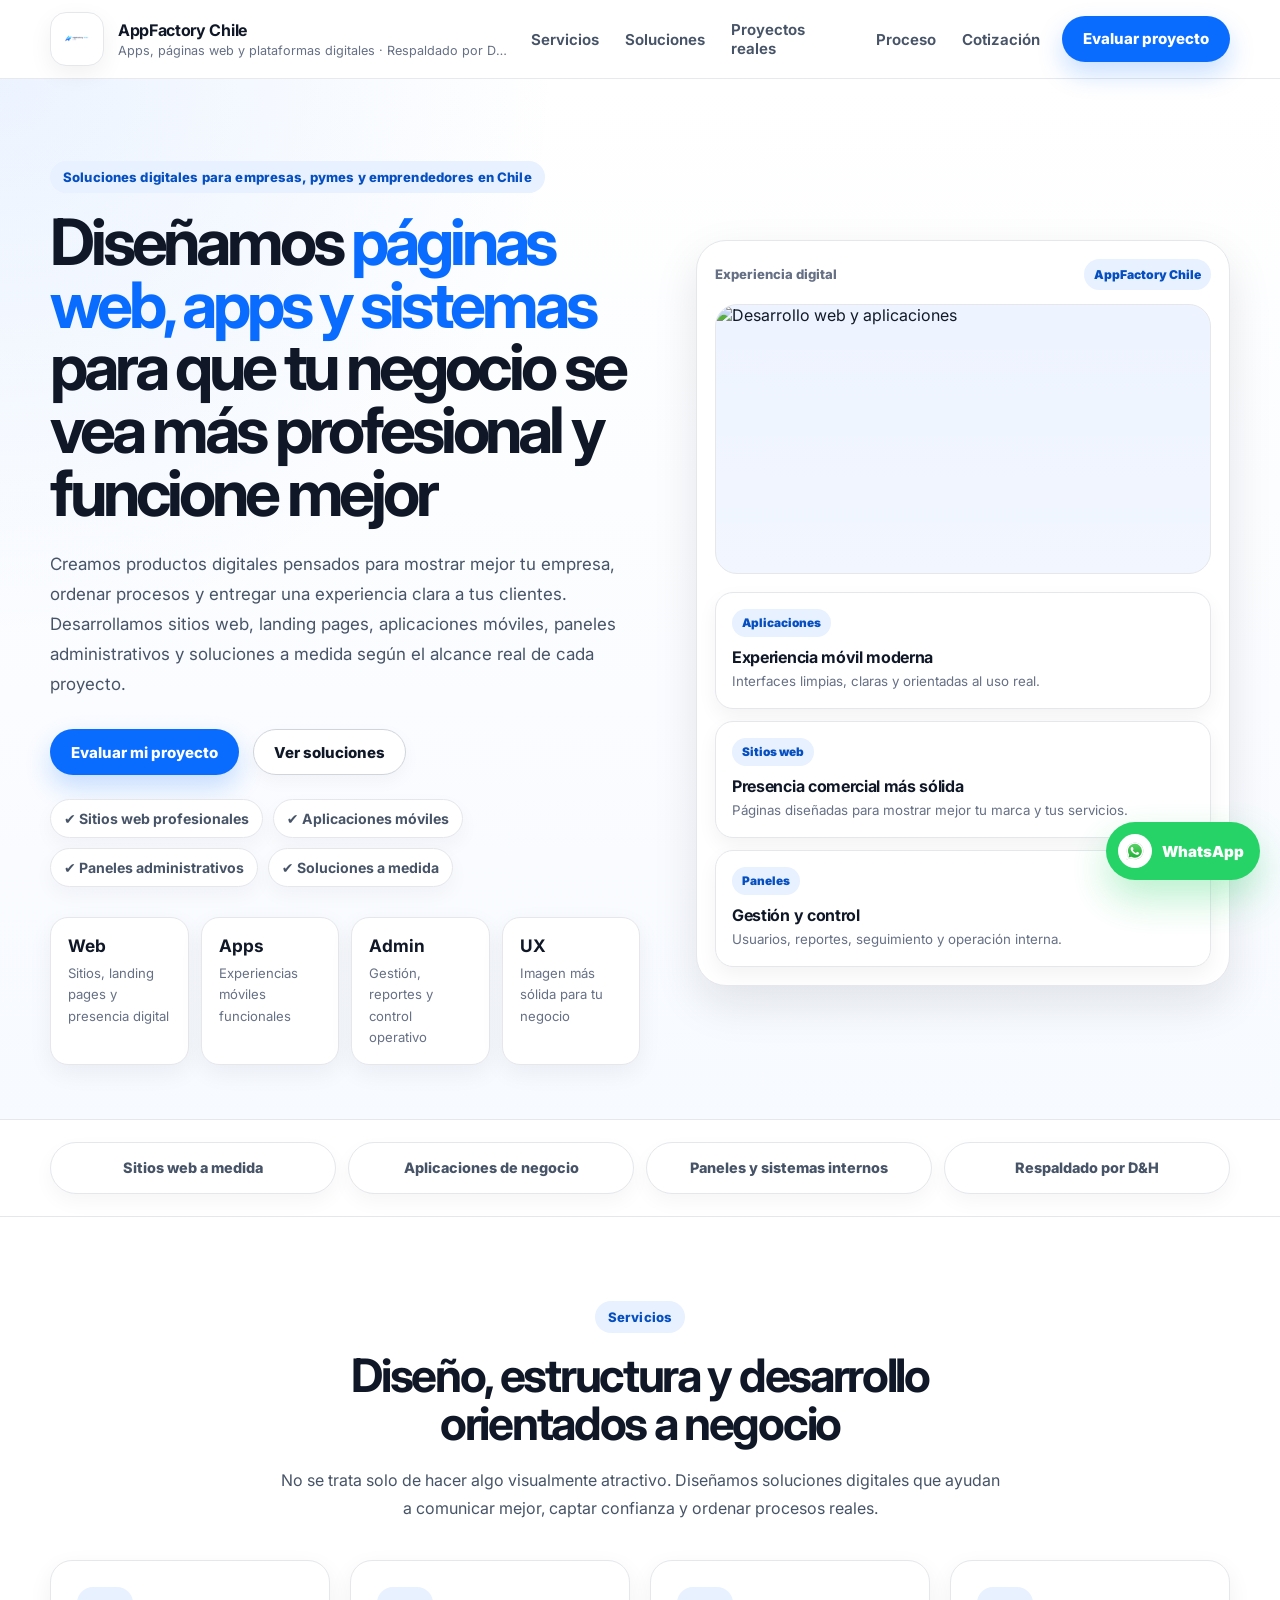
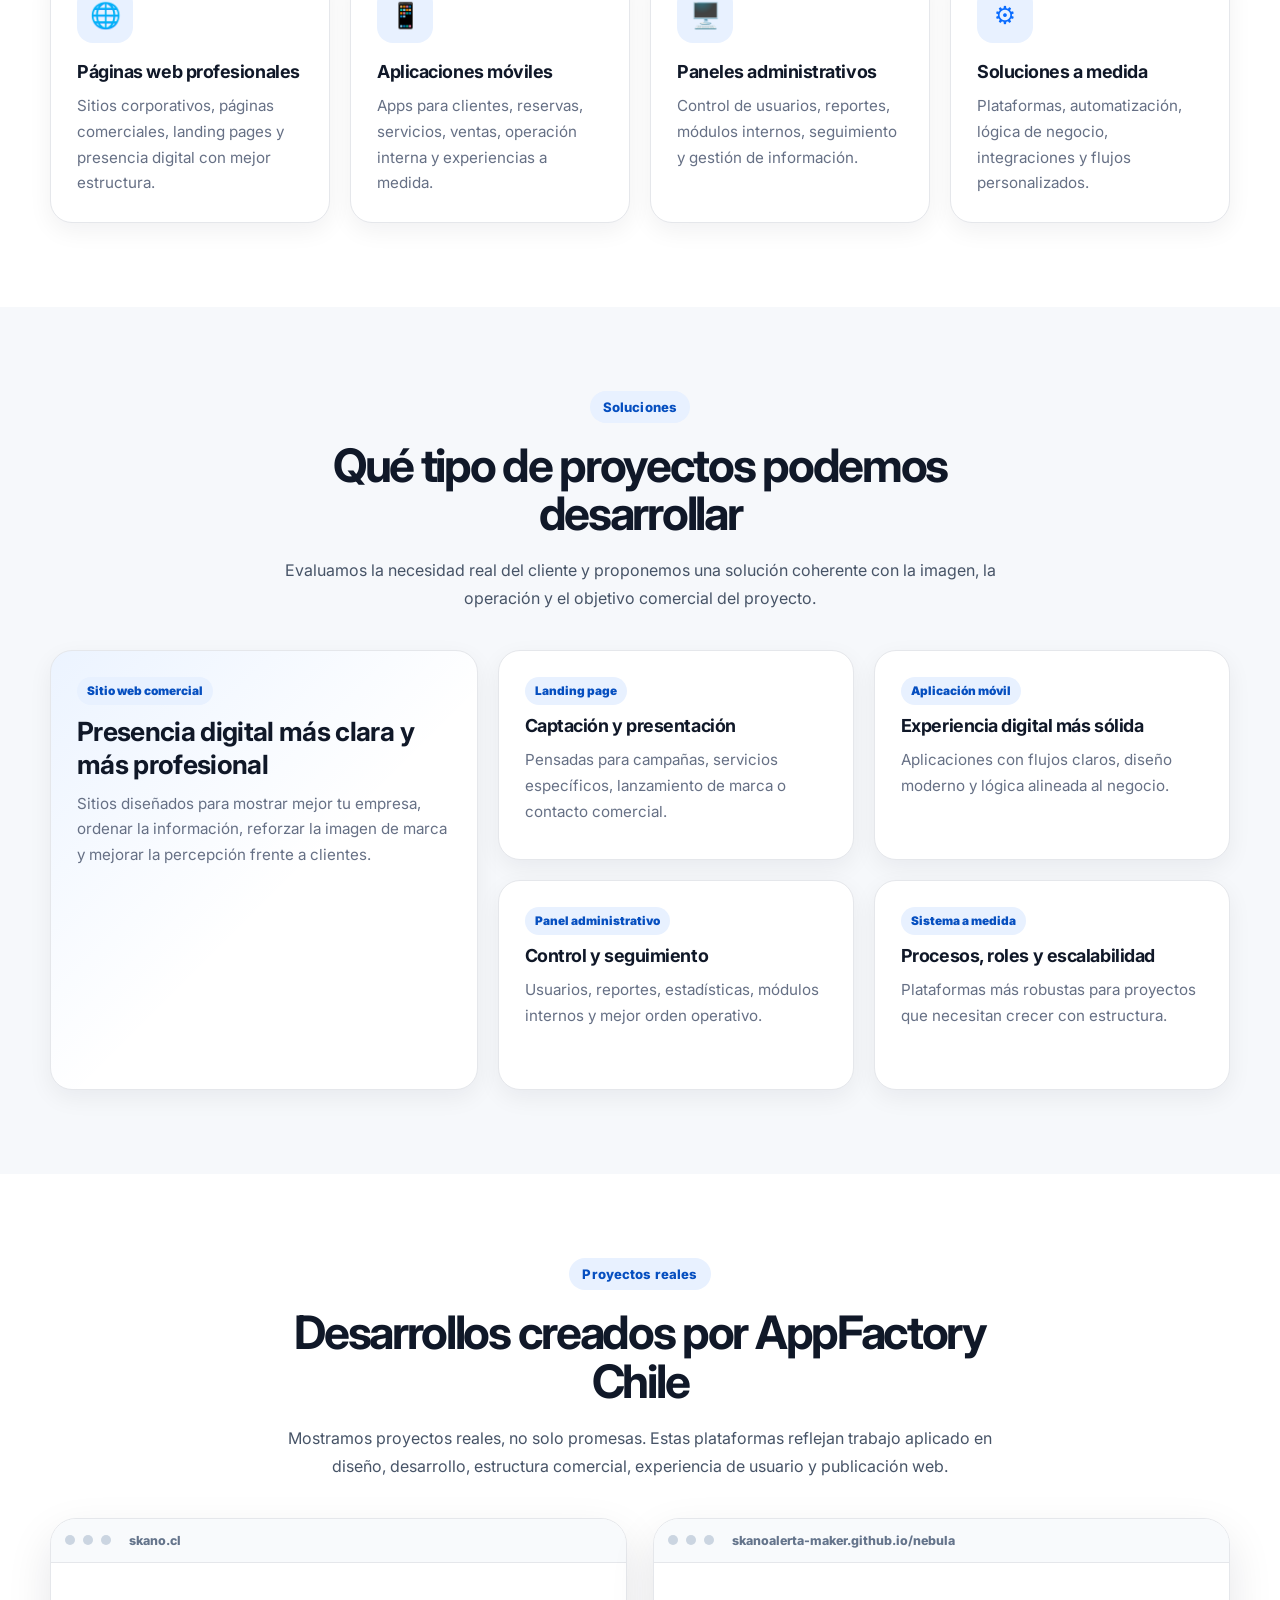
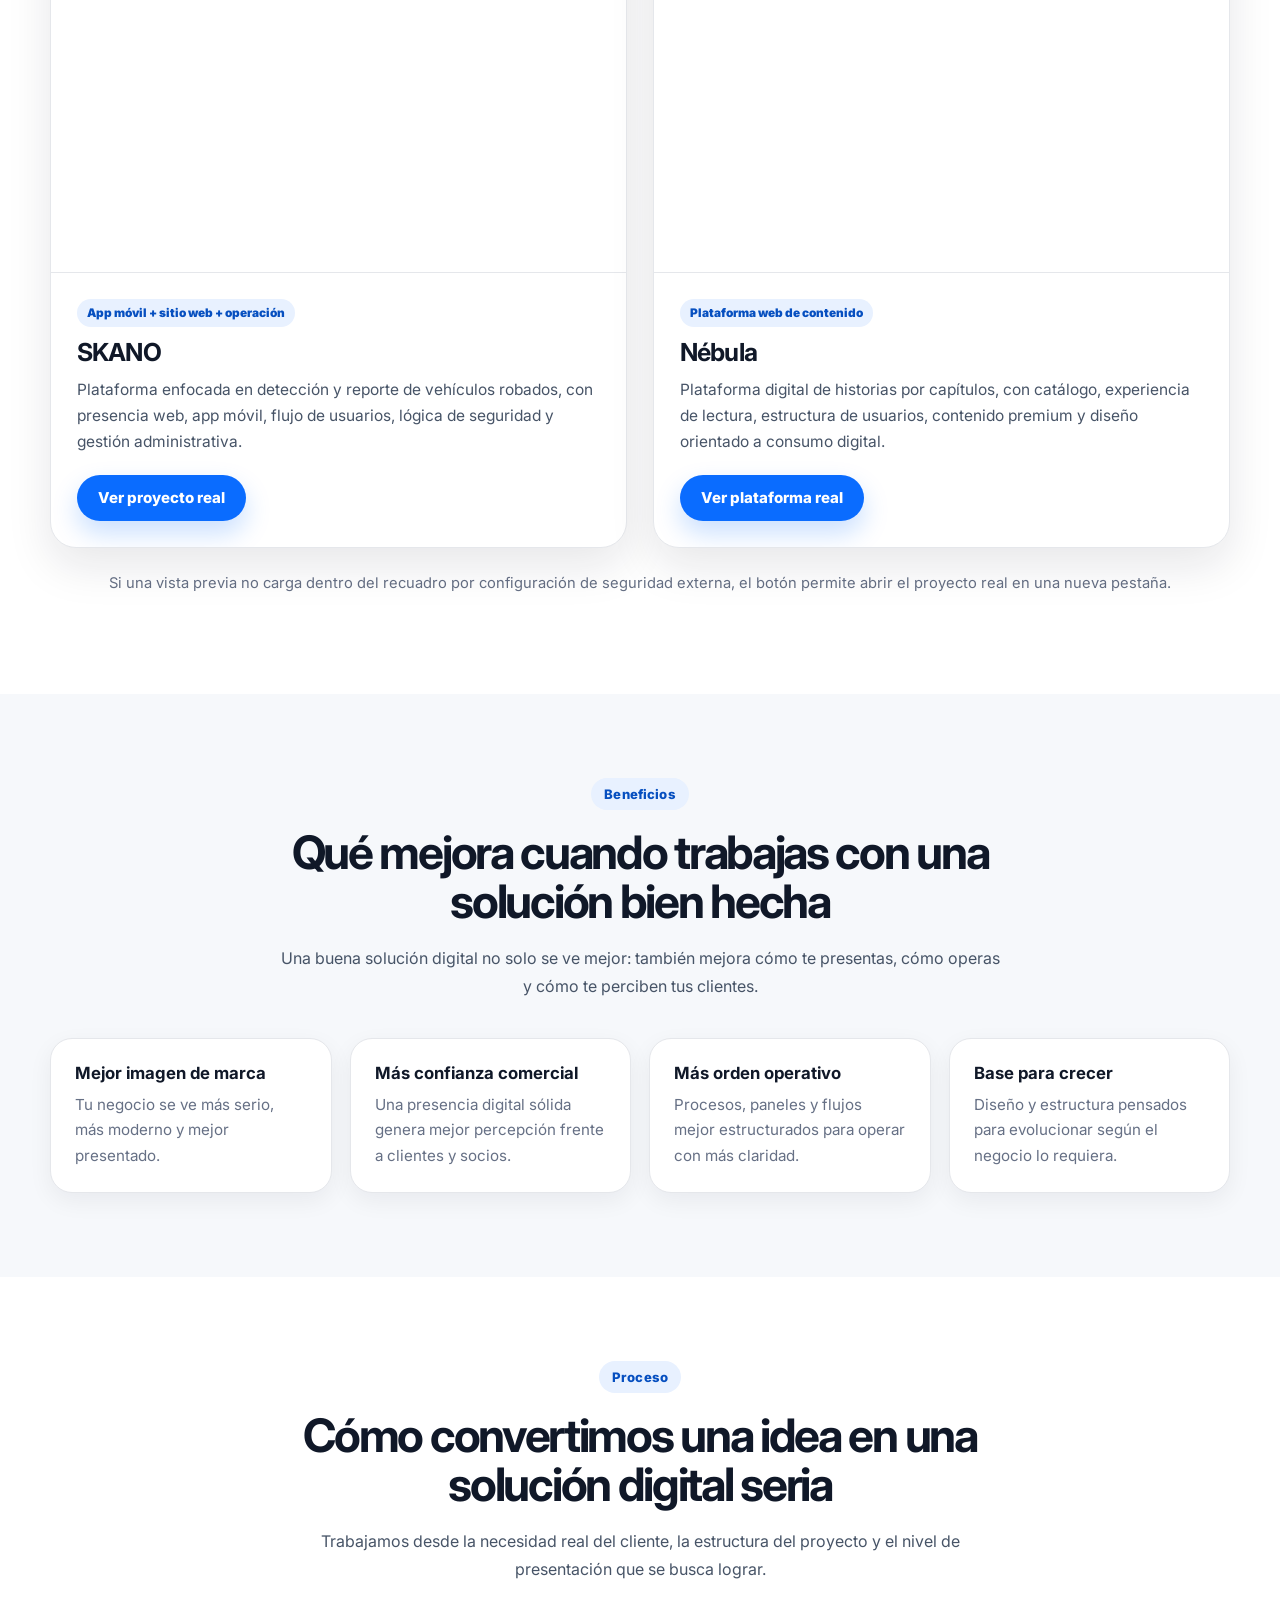
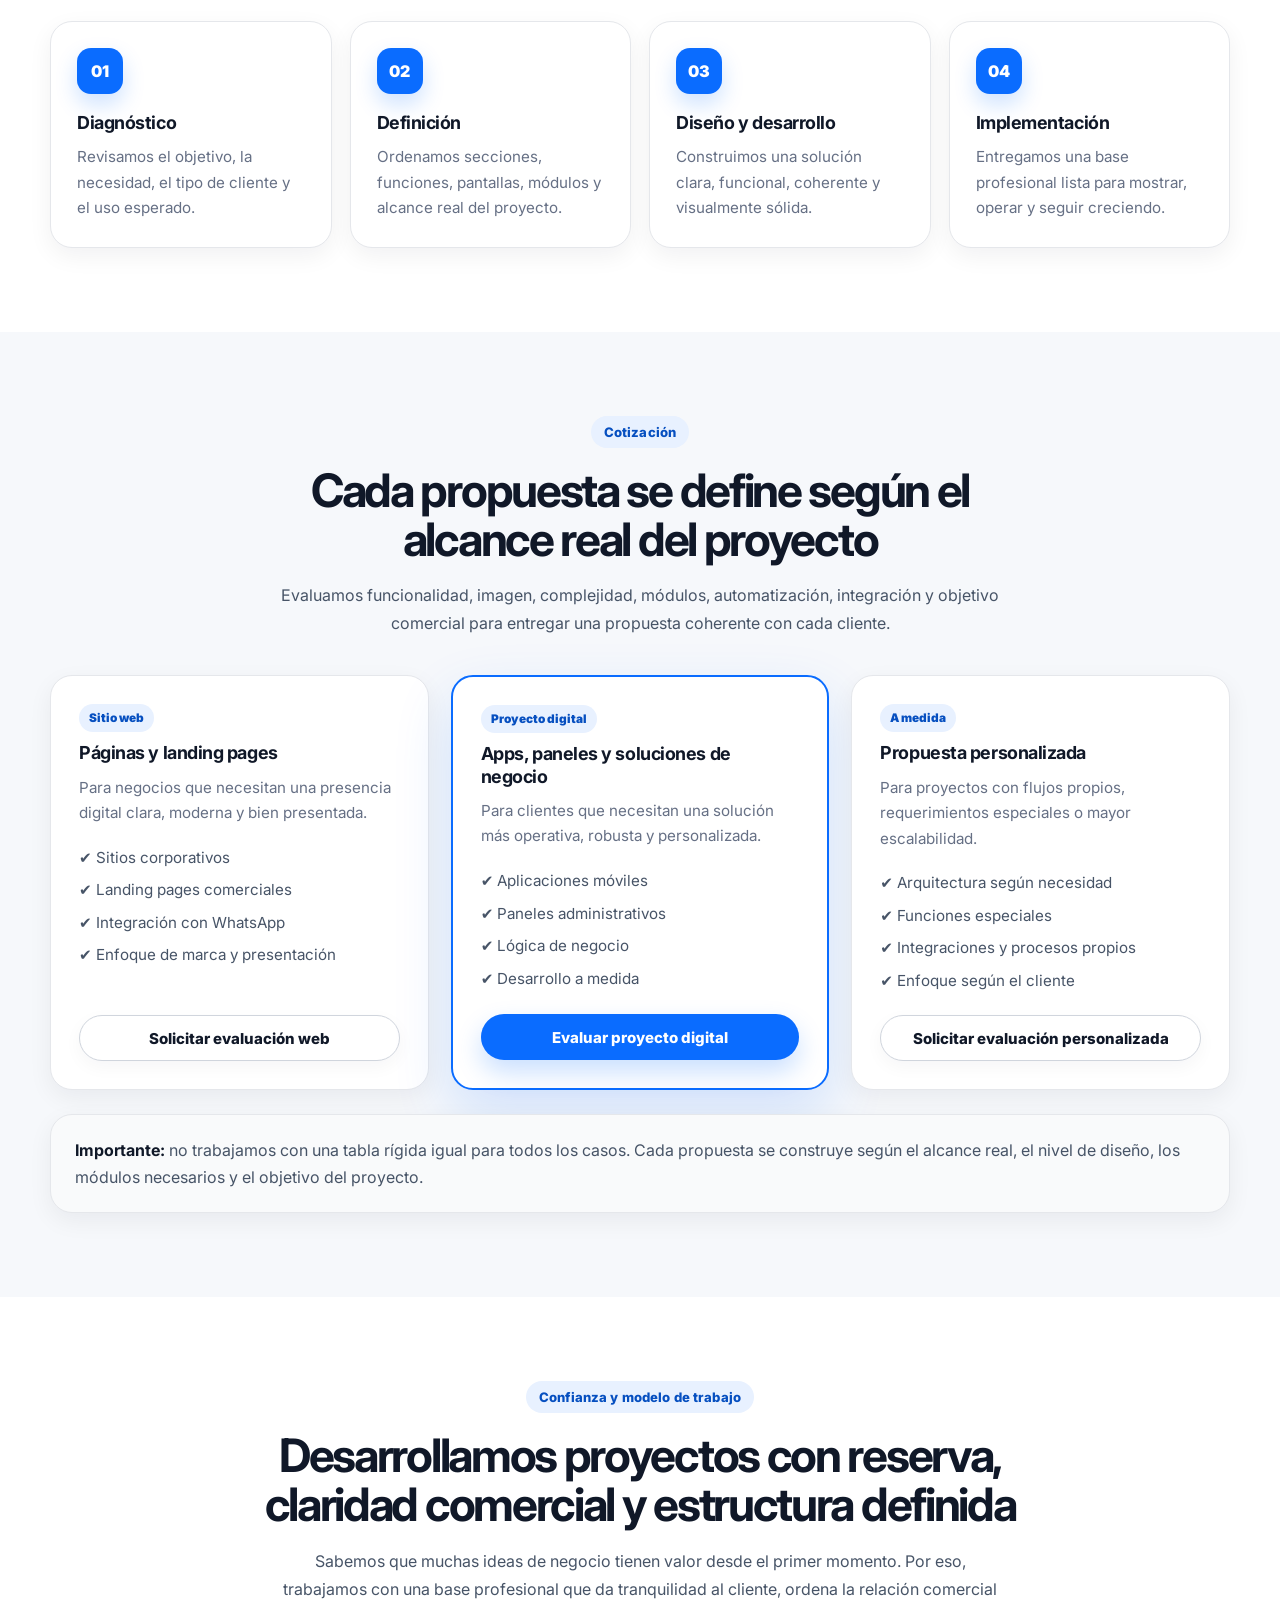
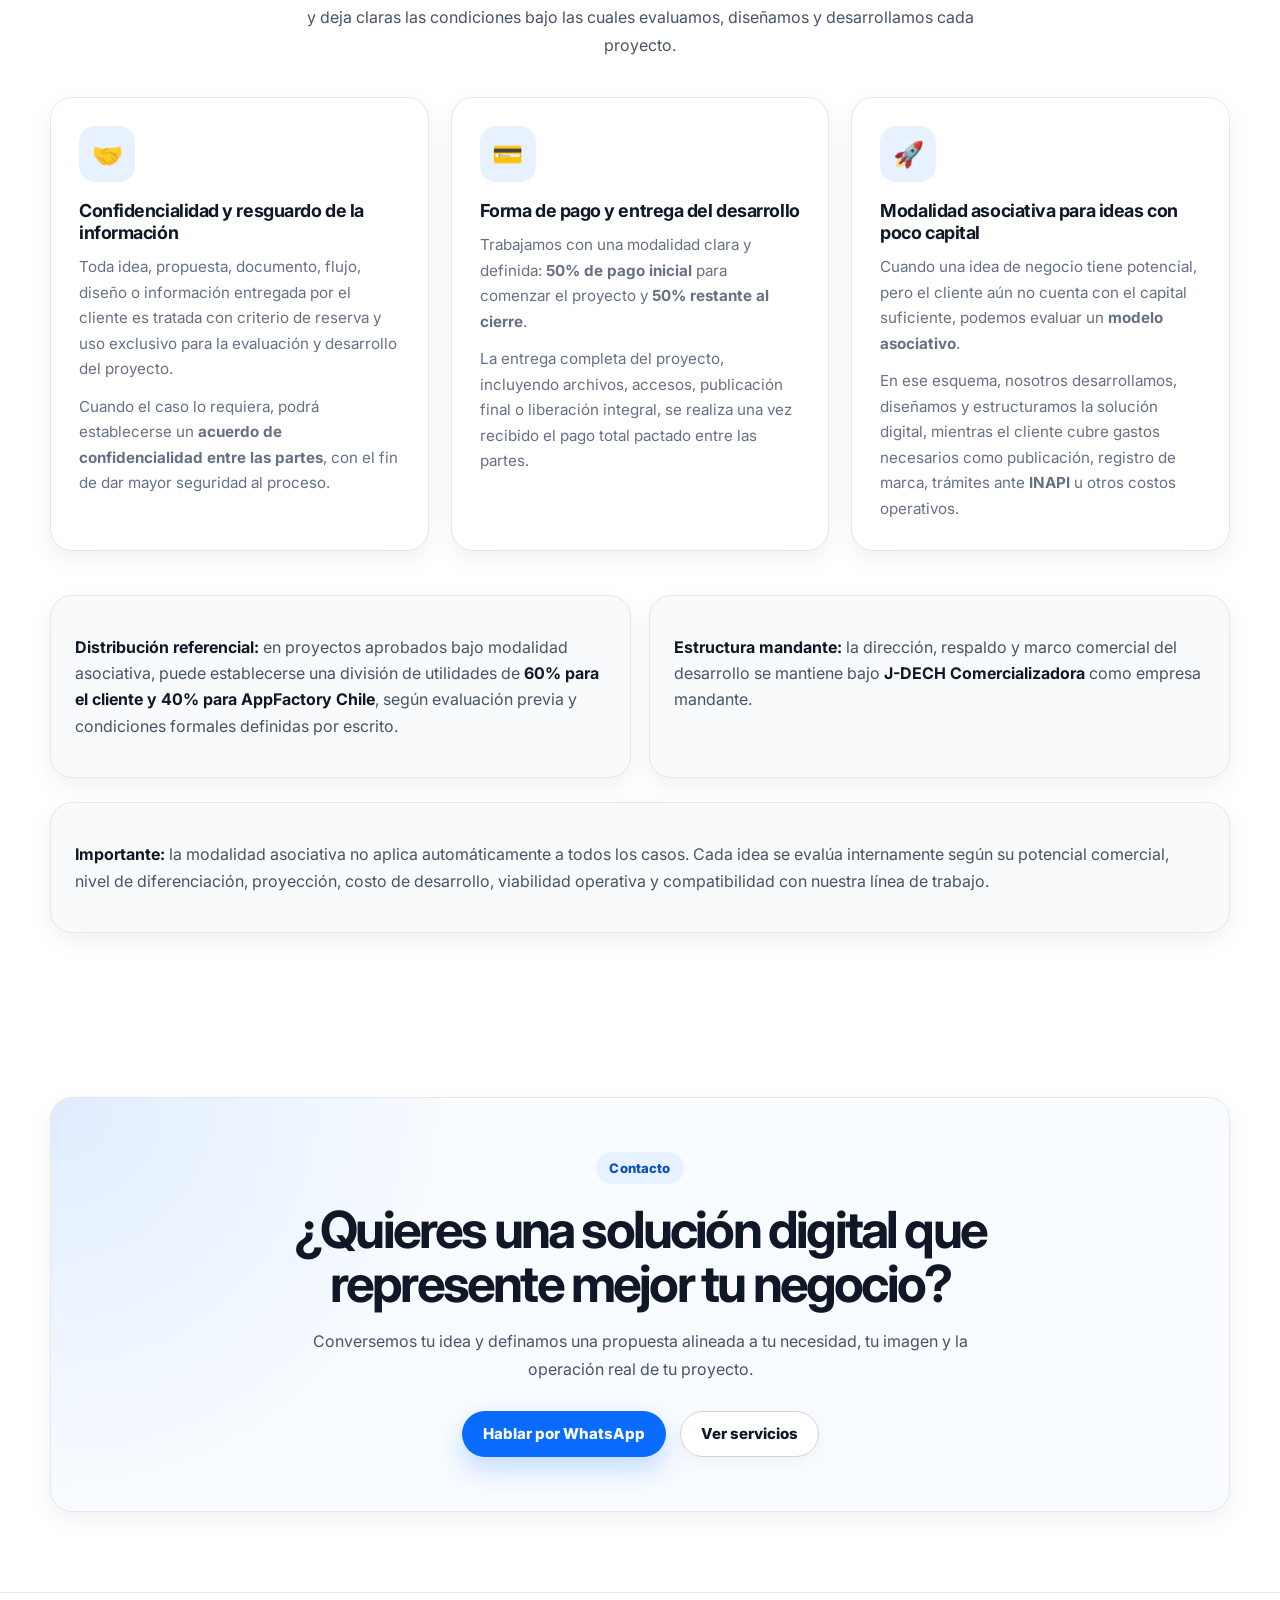
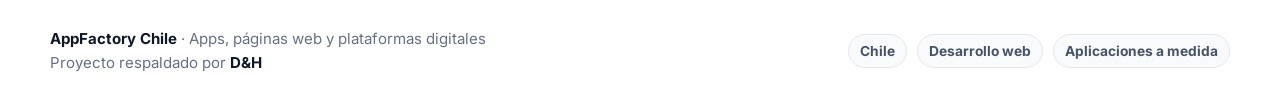
==== commit f5eda981: "Update index.html" ====
--- a/index.html
+++ b/index.html
@@ -831,6 +831,130 @@
       transform:translateY(0);
     }
 
+
+
+    /* =========================================================
+       PROYECTOS REALES
+    ========================================================= */
+
+    .portfolio-section{
+      background:#ffffff;
+    }
+
+    .portfolio-live-grid{
+      display:grid;
+      grid-template-columns:repeat(2,minmax(0,1fr));
+      gap:26px;
+      margin-top:34px;
+      align-items:stretch;
+    }
+
+    .portfolio-live-card{
+      background:#ffffff;
+      border:1px solid var(--line);
+      border-radius:26px;
+      overflow:hidden;
+      box-shadow:var(--shadow-md);
+      transition:transform .22s ease, box-shadow .22s ease, border-color .22s ease;
+    }
+
+    .portfolio-live-card:hover{
+      transform:translateY(-5px);
+      border-color:#c9d7ef;
+      box-shadow:0 24px 58px rgba(16,24,40,.12);
+    }
+
+    .browser-bar{
+      min-height:44px;
+      background:#f8fafc;
+      border-bottom:1px solid var(--line);
+      display:flex;
+      align-items:center;
+      gap:8px;
+      padding:0 14px;
+    }
+
+    .browser-bar span{
+      width:10px;
+      height:10px;
+      border-radius:999px;
+      background:#cbd5e1;
+      flex:0 0 auto;
+    }
+
+    .browser-bar small{
+      margin-left:10px;
+      color:#64748b;
+      font-size:.78rem;
+      font-weight:800;
+      white-space:nowrap;
+      overflow:hidden;
+      text-overflow:ellipsis;
+    }
+
+    .portfolio-frame-wrap{
+      height:310px;
+      overflow:hidden;
+      background:#eef4ff;
+      border-bottom:1px solid var(--line);
+      position:relative;
+    }
+
+    .portfolio-frame-wrap iframe{
+      width:122%;
+      height:122%;
+      border:0;
+      transform:scale(.82);
+      transform-origin:top left;
+      background:#ffffff;
+    }
+
+    .portfolio-live-content{
+      padding:26px;
+    }
+
+    .portfolio-live-content span{
+      display:inline-flex;
+      width:max-content;
+      padding:7px 10px;
+      border-radius:999px;
+      background:var(--primary-soft);
+      color:var(--primary-dark);
+      font-weight:900;
+      font-size:.74rem;
+      margin-bottom:12px;
+    }
+
+    .portfolio-live-content h3{
+      margin:0 0 10px;
+      font-size:1.55rem;
+      line-height:1.12;
+      letter-spacing:-.035em;
+      color:var(--text);
+    }
+
+    .portfolio-live-content p{
+      margin:0 0 20px;
+      color:var(--muted-2);
+      line-height:1.68;
+      font-size:.97rem;
+    }
+
+    .portfolio-live-actions{
+      display:flex;
+      gap:12px;
+      flex-wrap:wrap;
+      align-items:center;
+    }
+
+    .portfolio-note{
+      margin-top:24px;
+      text-align:center;
+      color:var(--muted);
+      font-size:.92rem;
+      line-height:1.6;
+    }
+
     @media (max-width:1080px){
       .header-nav{
         display:none;
@@ -852,7 +976,8 @@
       }
 
       .pricing,
-      .trust-business-grid{
+      .trust-business-grid,
+      .portfolio-live-grid{
         grid-template-columns:1fr;
       }
 
@@ -934,6 +1059,10 @@
         height:220px;
       }
 
+      .portfolio-frame-wrap{
+        height:250px;
+      }
+
       .section{
         padding:62px 0;
       }
@@ -1002,6 +1131,7 @@
       <nav class="header-nav" aria-label="Principal">
         <a href="#servicios">Servicios</a>
         <a href="#soluciones">Soluciones</a>
+        <a href="#proyectos">Proyectos reales</a>
         <a href="#proceso">Proceso</a>
         <a href="#cotizacion">Cotización</a>
       </nav>
@@ -1218,6 +1348,91 @@
             <p>Plataformas más robustas para proyectos que necesitan crecer con estructura.</p>
           </article>
         </div>
+      </div>
+    </section>
+
+
+
+    <section id="proyectos" class="section portfolio-section">
+      <div class="container">
+        <div class="section-head">
+          <div class="section-kicker">Proyectos reales</div>
+          <h2>Desarrollos creados por AppFactory Chile</h2>
+          <p>
+            Mostramos proyectos reales, no solo promesas. Estas plataformas reflejan trabajo aplicado en diseño,
+            desarrollo, estructura comercial, experiencia de usuario y publicación web.
+          </p>
+        </div>
+
+        <div class="portfolio-live-grid">
+
+          <article class="portfolio-live-card">
+            <div class="browser-bar" aria-hidden="true">
+              <span></span><span></span><span></span>
+              <small>skano.cl</small>
+            </div>
+
+            <div class="portfolio-frame-wrap">
+              <iframe
+                src="https://skano.cl"
+                title="Vista previa del sitio SKANO"
+                loading="lazy"
+                referrerpolicy="no-referrer-when-downgrade">
+              </iframe>
+            </div>
+
+            <div class="portfolio-live-content">
+              <span>App móvil + sitio web + operación</span>
+              <h3>SKANO</h3>
+              <p>
+                Plataforma enfocada en detección y reporte de vehículos robados, con presencia web,
+                app móvil, flujo de usuarios, lógica de seguridad y gestión administrativa.
+              </p>
+
+              <div class="portfolio-live-actions">
+                <a href="https://skano.cl" target="_blank" rel="noopener" class="btn btn-primary">
+                  Ver proyecto real
+                </a>
+              </div>
+            </div>
+          </article>
+
+          <article class="portfolio-live-card">
+            <div class="browser-bar" aria-hidden="true">
+              <span></span><span></span><span></span>
+              <small>skanoalerta-maker.github.io/nebula</small>
+            </div>
+
+            <div class="portfolio-frame-wrap">
+              <iframe
+                src="https://skanoalerta-maker.github.io/nebula"
+                title="Vista previa de la plataforma Nébula"
+                loading="lazy"
+                referrerpolicy="no-referrer-when-downgrade">
+              </iframe>
+            </div>
+
+            <div class="portfolio-live-content">
+              <span>Plataforma web de contenido</span>
+              <h3>Nébula</h3>
+              <p>
+                Plataforma digital de historias por capítulos, con catálogo, experiencia de lectura,
+                estructura de usuarios, contenido premium y diseño orientado a consumo digital.
+              </p>
+
+              <div class="portfolio-live-actions">
+                <a href="https://skanoalerta-maker.github.io/nebula" target="_blank" rel="noopener" class="btn btn-primary">
+                  Ver plataforma real
+                </a>
+              </div>
+            </div>
+          </article>
+
+        </div>
+
+        <p class="portfolio-note">
+          Si una vista previa no carga dentro del recuadro por configuración de seguridad externa, el botón permite abrir el proyecto real en una nueva pestaña.
+        </p>
       </div>
     </section>
 
@@ -1500,7 +1715,7 @@
   <script>
     (function () {
       const revealTargets = document.querySelectorAll(
-        '.hero-stat, .ui-panel, .trust-strip-inner span, .card, .project-card, .impact-card, .process-card, .price-card, .trust-business-card, .important-note, .cta-box'
+        '.hero-stat, .ui-panel, .trust-strip-inner span, .card, .project-card, .portfolio-live-card, .impact-card, .process-card, .price-card, .trust-business-card, .important-note, .cta-box'
       );
 
       revealTargets.forEach((el) => {
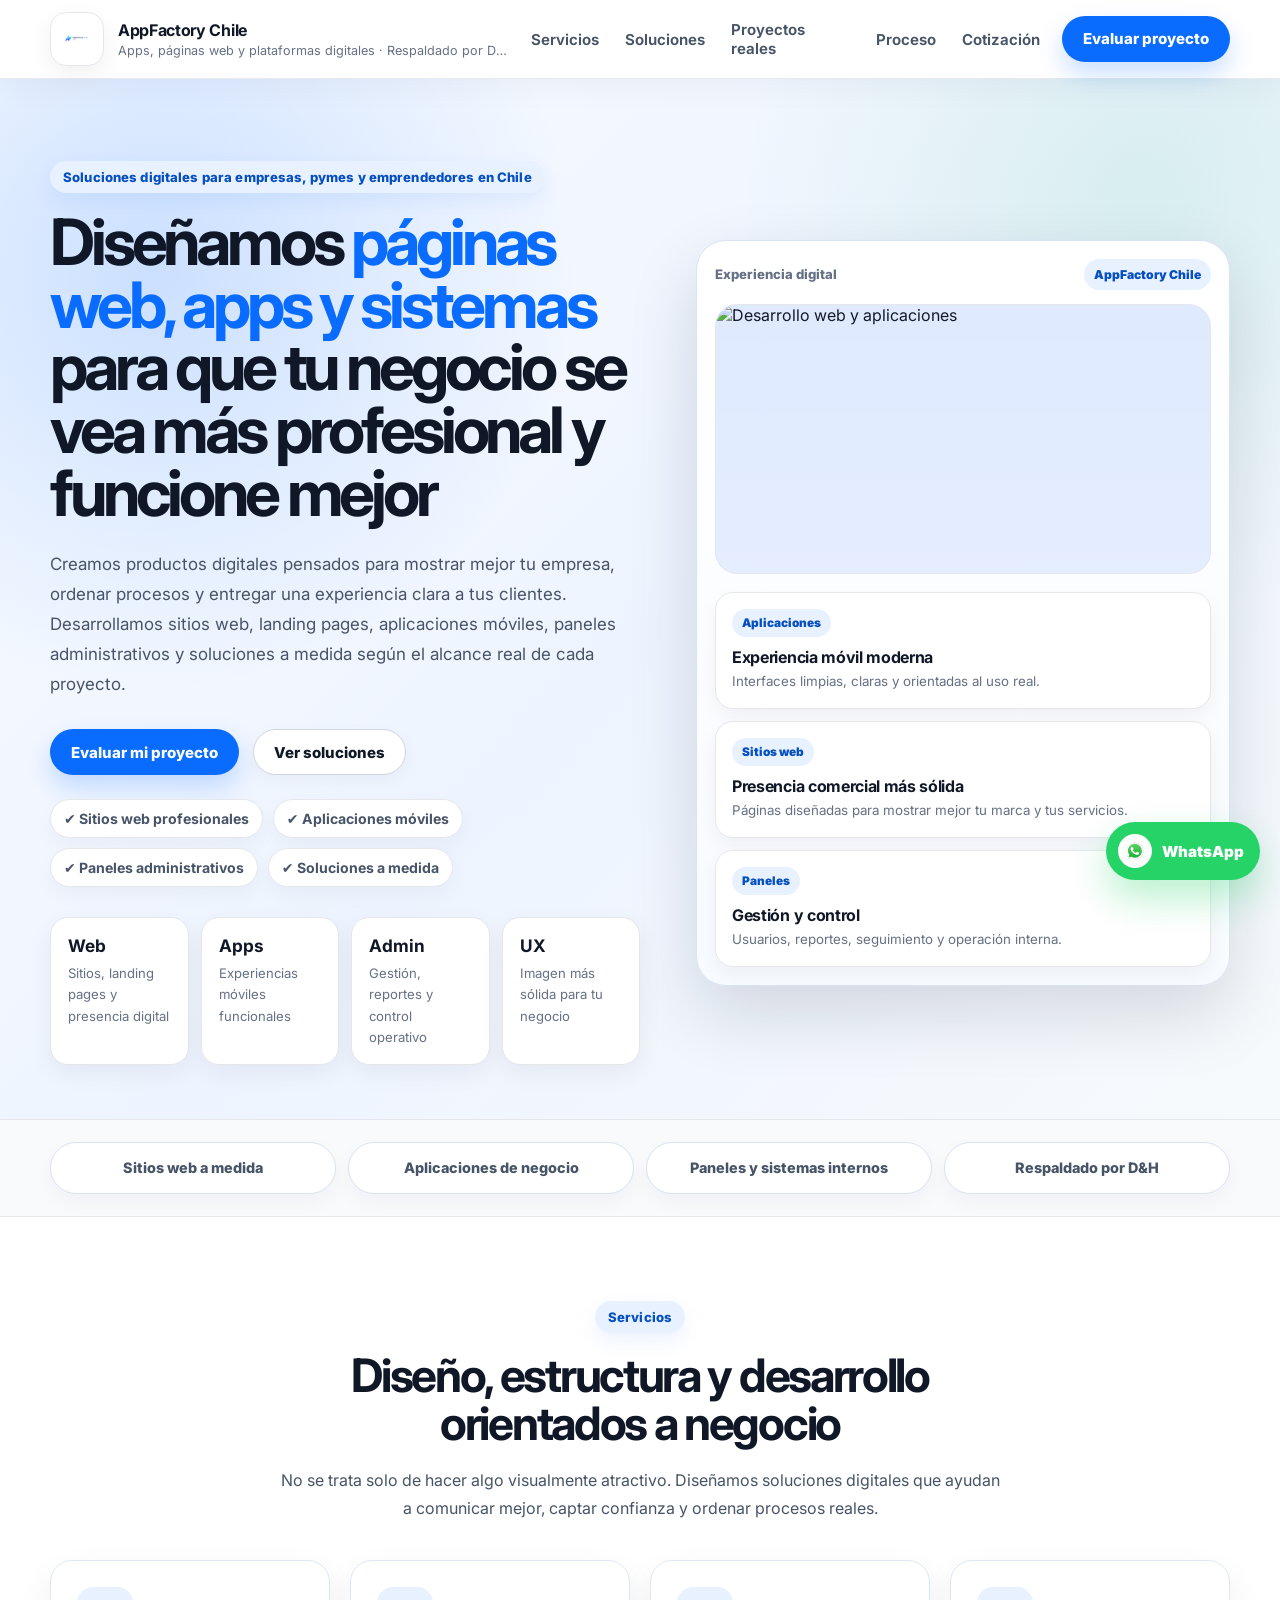
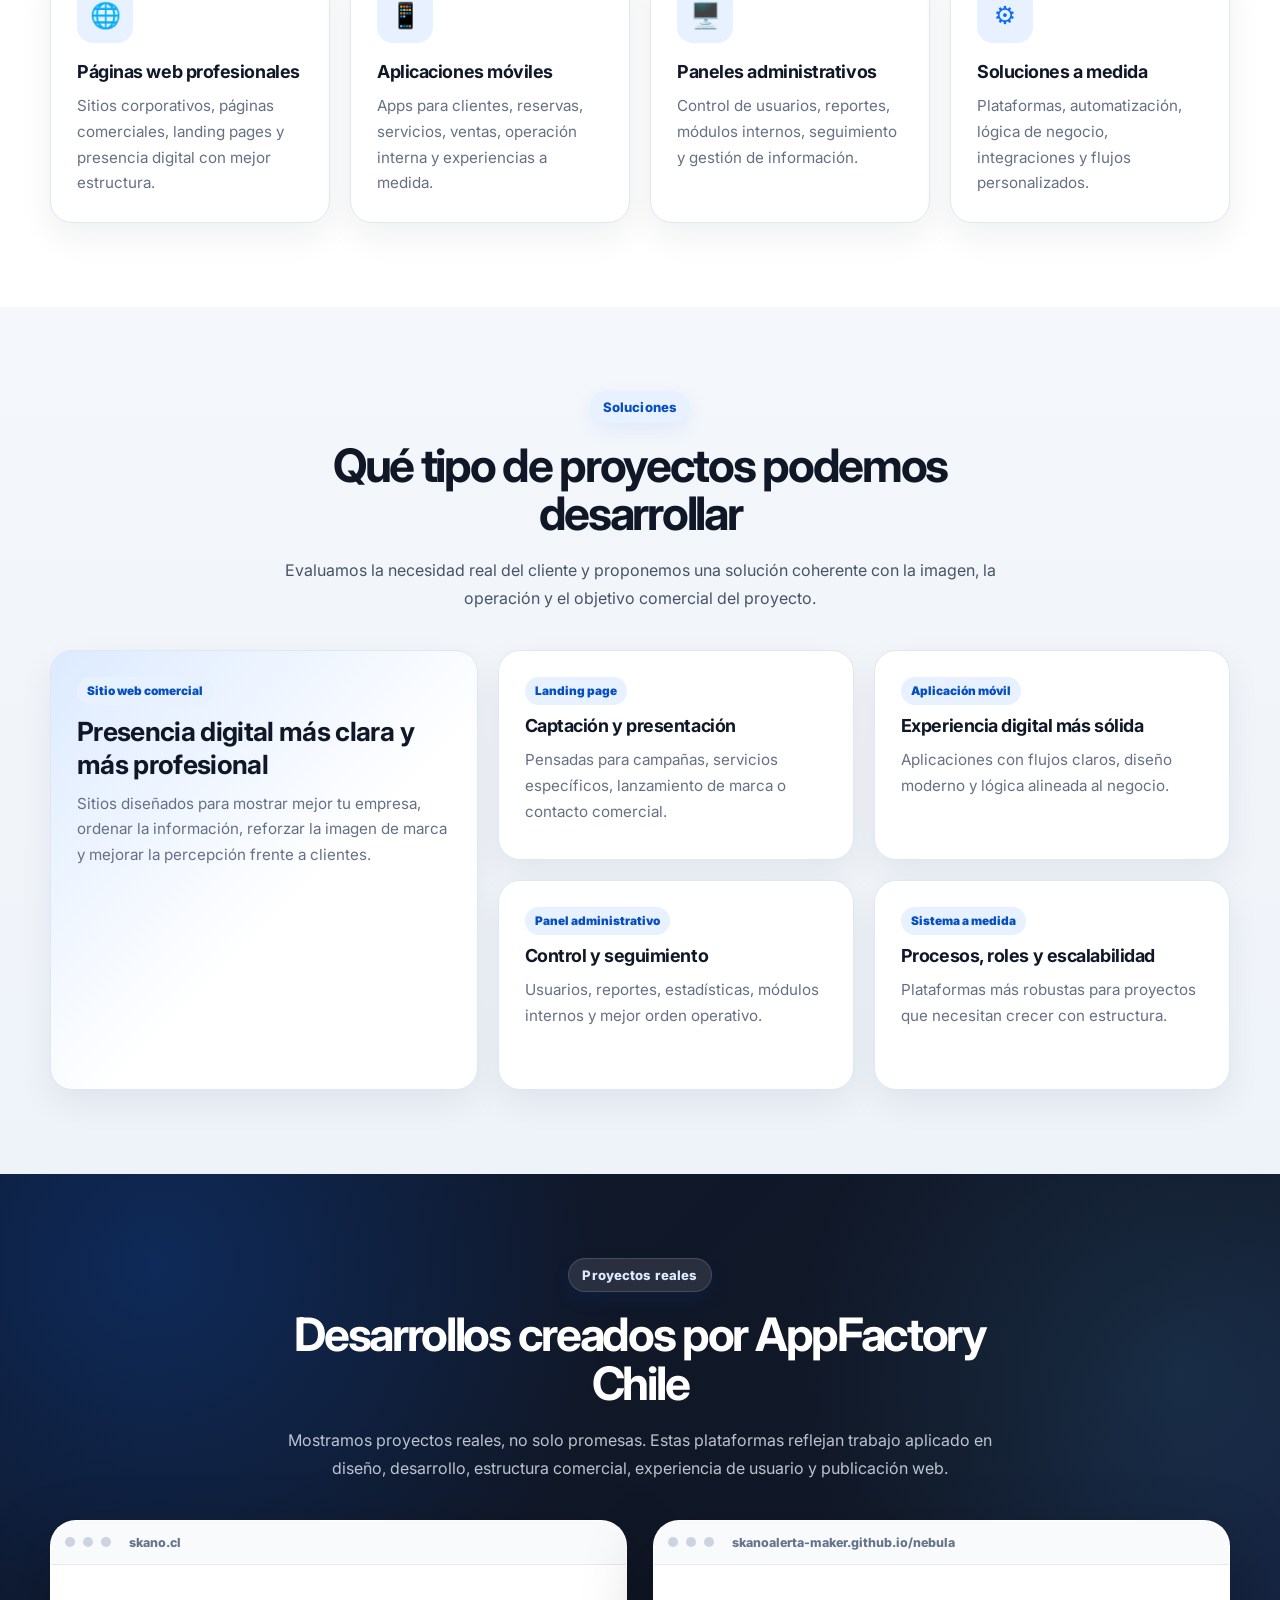
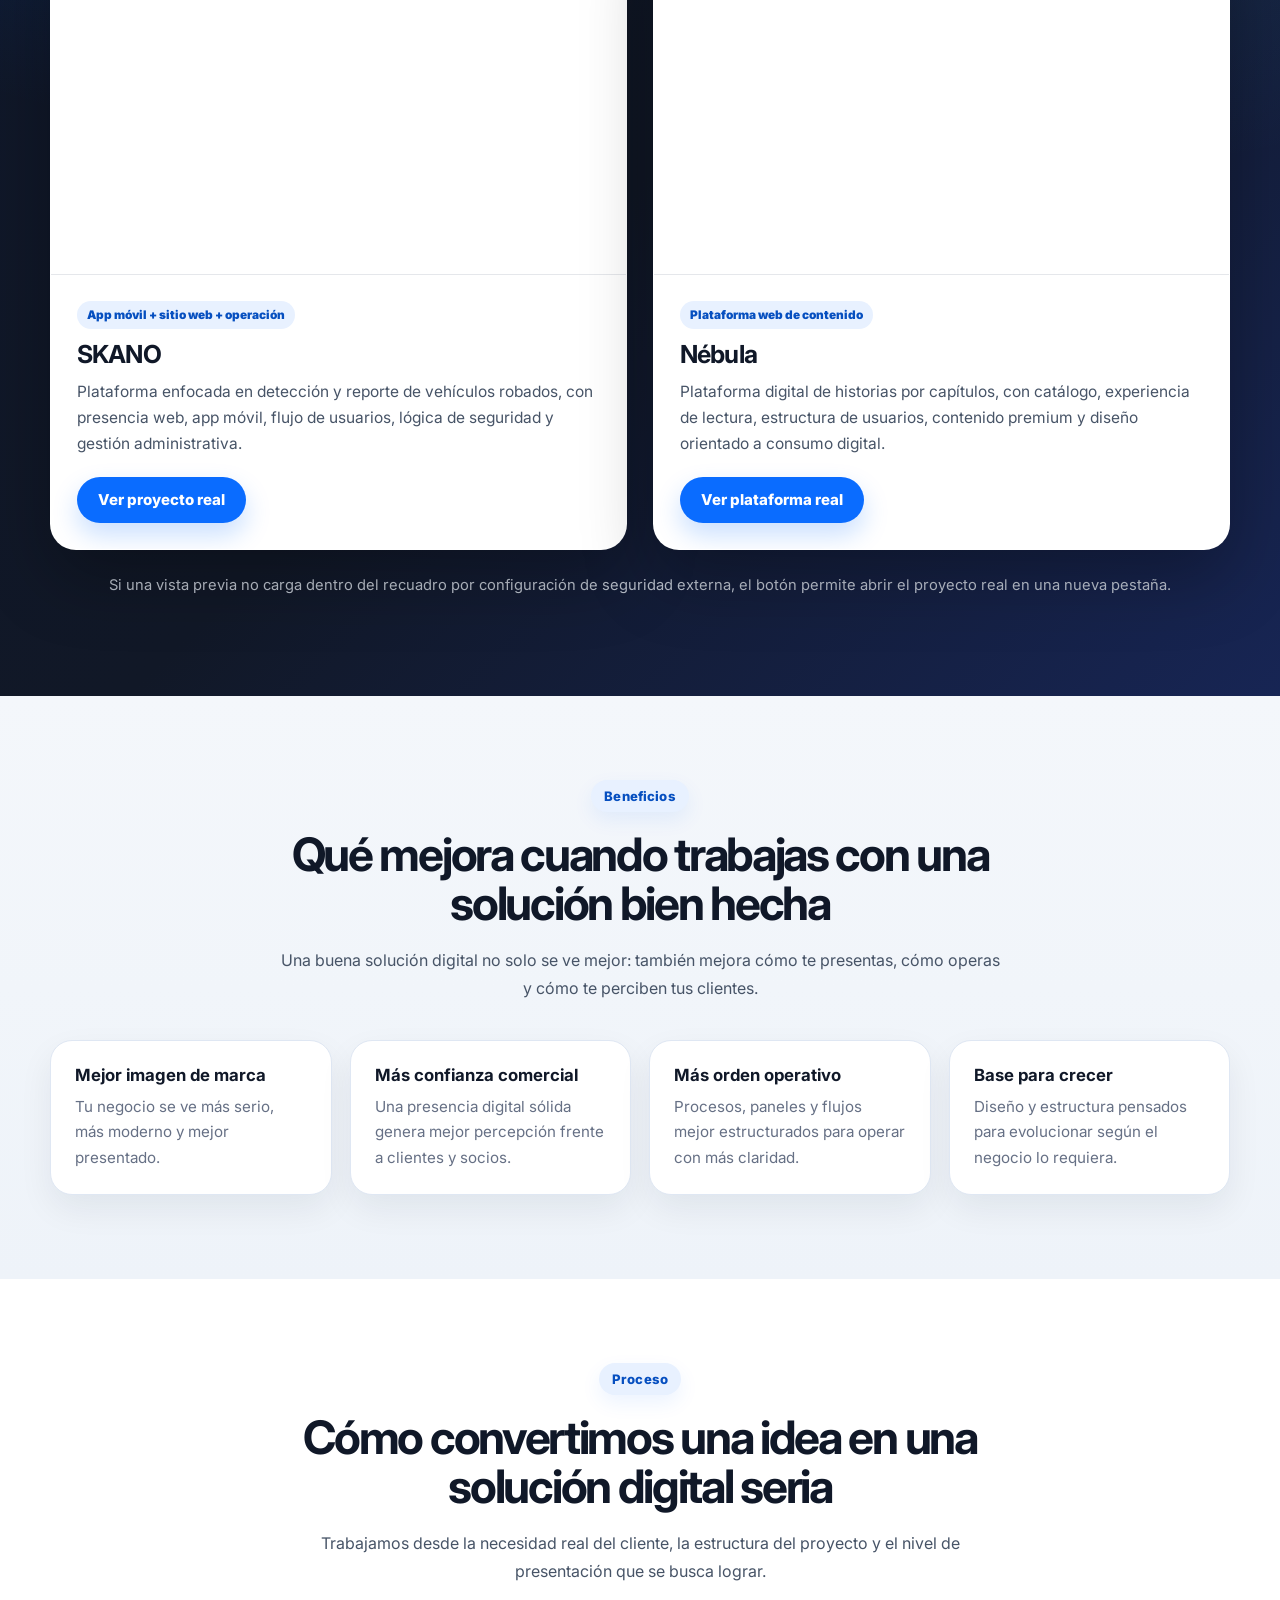
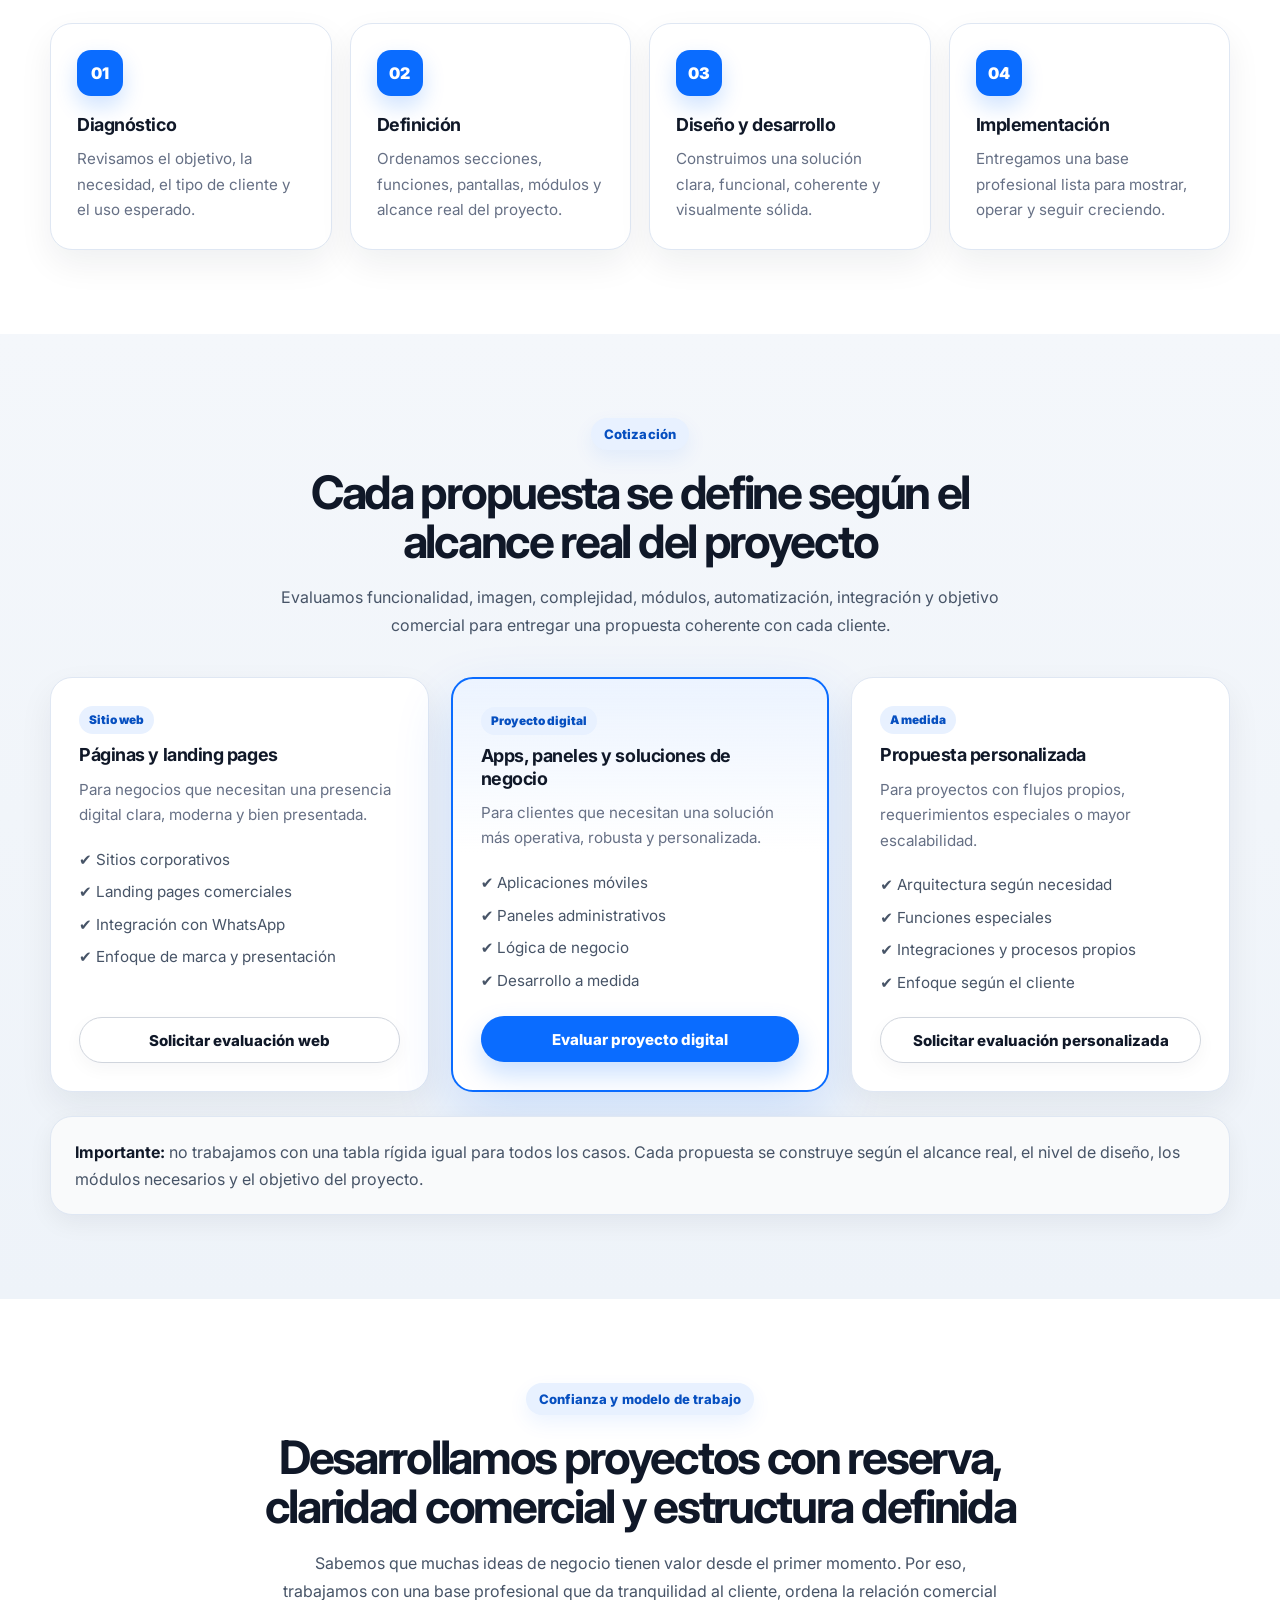
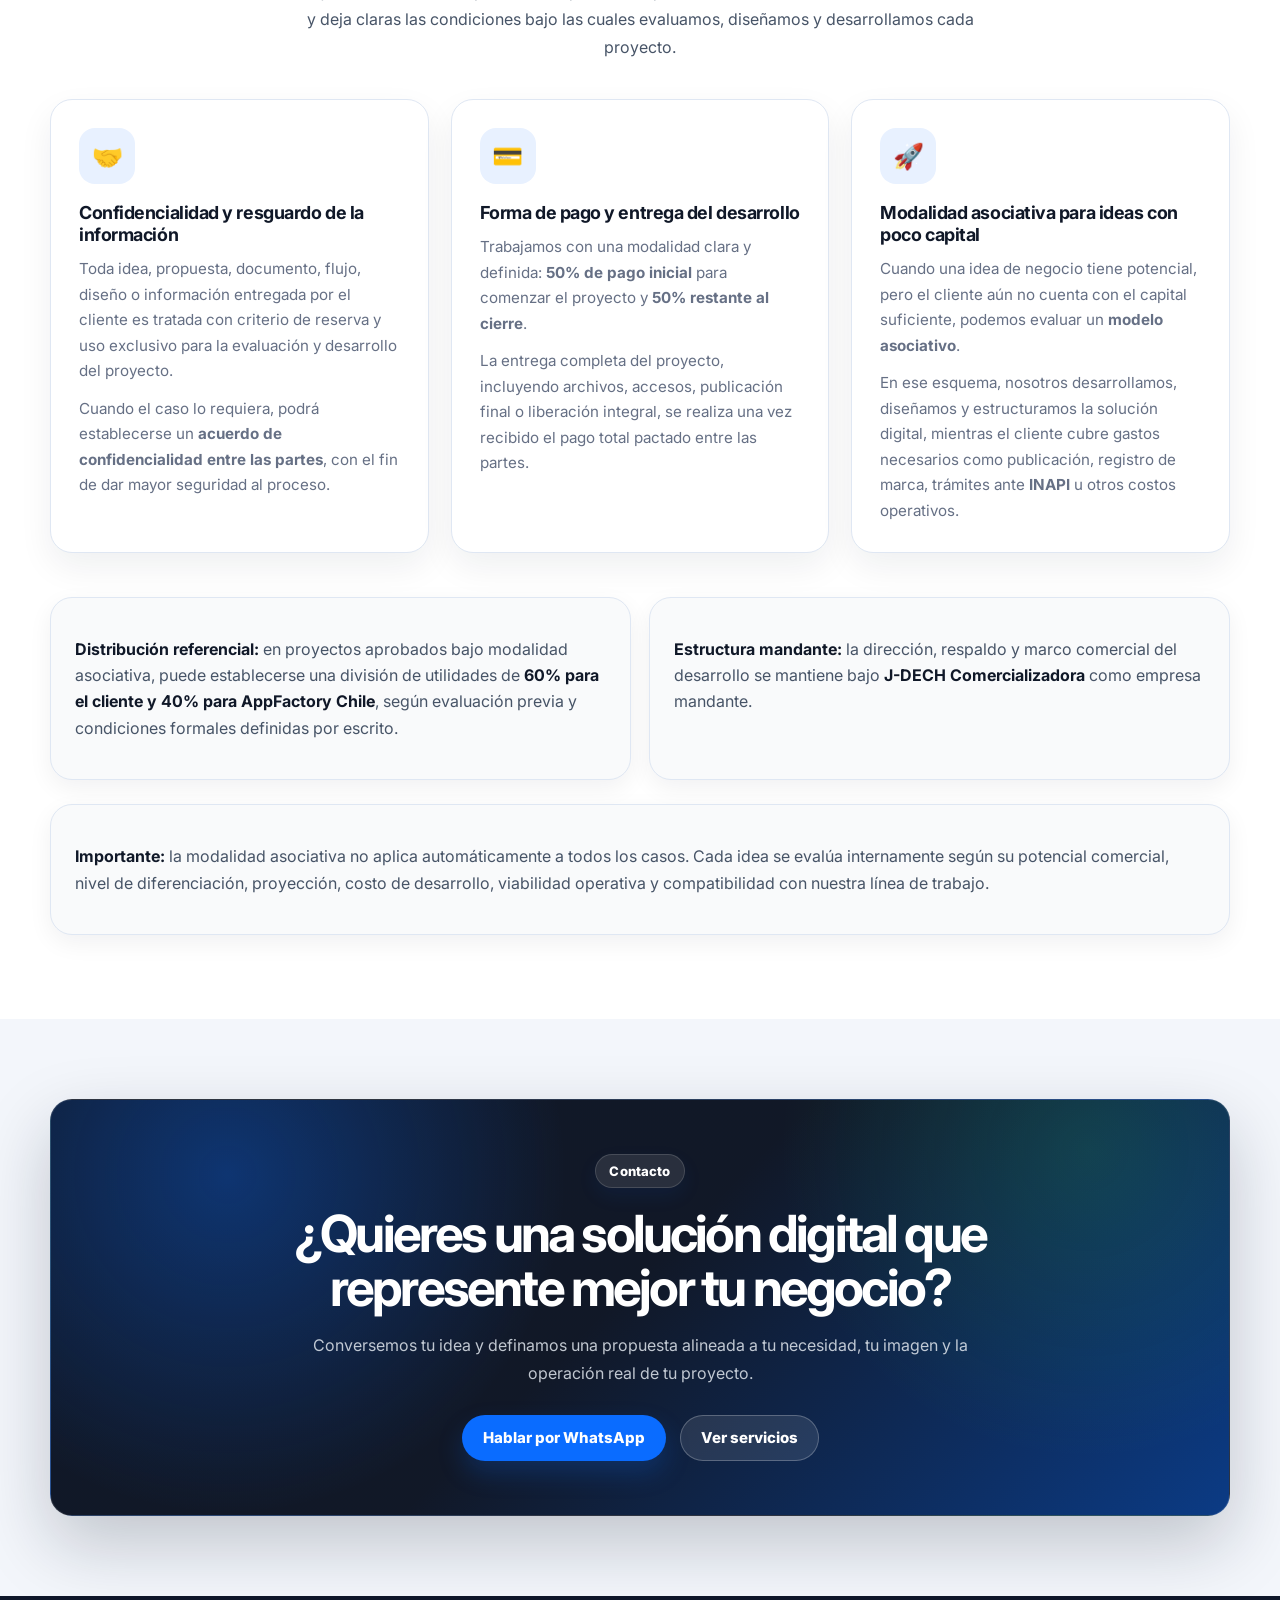
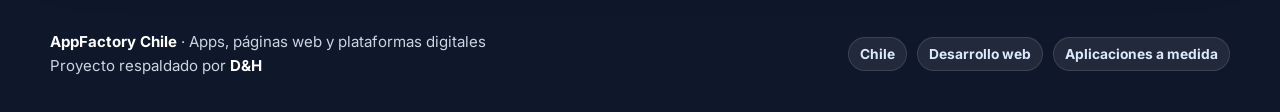
==== commit e0e65006: "Update index.html" ====
--- a/index.html
+++ b/index.html
@@ -1110,6 +1110,213 @@
         transform:none !important;
       }
     }
+
+
+    /* =========================================================
+       AJUSTE VISUAL PREMIUM: MENOS BLANCO, MÁS CORPORATIVO
+       Mantiene una estética limpia, pero con contraste profesional.
+    ========================================================= */
+
+    body{
+      background:#f3f6fb;
+    }
+
+    .main-header{
+      background:rgba(255,255,255,.94);
+      box-shadow:0 10px 30px rgba(16,24,40,.04);
+    }
+
+    .hero{
+      position:relative;
+      overflow:hidden;
+      background:
+        radial-gradient(circle at 12% 18%, rgba(10,108,255,.18), transparent 30%),
+        radial-gradient(circle at 90% 12%, rgba(18,183,106,.10), transparent 28%),
+        linear-gradient(135deg,#f8fbff 0%,#eef4ff 52%,#f7fafc 100%);
+    }
+
+    .hero::before{
+      content:"";
+      position:absolute;
+      inset:auto -10% -42% -10%;
+      height:260px;
+      background:linear-gradient(90deg, rgba(10,108,255,.12), rgba(17,24,39,.08), rgba(10,108,255,.05));
+      filter:blur(20px);
+      pointer-events:none;
+    }
+
+    .hero-left,
+    .hero-right{
+      position:relative;
+      z-index:2;
+    }
+
+    .hero-kicker,
+    .section-kicker{
+      box-shadow:0 8px 20px rgba(10,108,255,.08);
+    }
+
+    .hero-card{
+      background:linear-gradient(180deg,#ffffff 0%,#f8fbff 100%);
+      border-color:#d9e3f3;
+      box-shadow:0 28px 70px rgba(15,23,42,.14);
+    }
+
+    .screen-display{
+      background:#dfeaff;
+    }
+
+    .section{
+      background:#ffffff;
+    }
+
+    .section.alt,
+    .section-contrast{
+      background:linear-gradient(180deg,#f4f7fb 0%,#eef3f9 100%);
+    }
+
+    .trust-strip{
+      background:#f8fafc;
+    }
+
+    .trust-strip-inner span{
+      background:#ffffff;
+      border-color:#d9e3f3;
+    }
+
+    .card,
+    .project-card,
+    .impact-card,
+    .process-card,
+    .price-card,
+    .trust-business-card,
+    .important-note{
+      border-color:#dfe7f3;
+    }
+
+    .card,
+    .project-card,
+    .impact-card,
+    .process-card,
+    .price-card,
+    .trust-business-card{
+      box-shadow:0 14px 34px rgba(16,24,40,.065);
+    }
+
+    .project-card-large{
+      background:
+        linear-gradient(135deg, rgba(10,108,255,.14), rgba(255,255,255,.72) 58%),
+        #ffffff;
+    }
+
+    .portfolio-section{
+      background:
+        radial-gradient(circle at 12% 8%, rgba(10,108,255,.22), transparent 30%),
+        radial-gradient(circle at 92% 18%, rgba(73,182,255,.12), transparent 26%),
+        linear-gradient(135deg,#0f172a 0%,#111827 52%,#172554 100%);
+      color:#ffffff;
+    }
+
+    .portfolio-section .section-kicker{
+      background:rgba(255,255,255,.10);
+      color:#dbeafe;
+      border:1px solid rgba(255,255,255,.14);
+    }
+
+    .portfolio-section .section-head h2{
+      color:#ffffff;
+    }
+
+    .portfolio-section .section-head p,
+    .portfolio-note{
+      color:rgba(226,232,240,.82);
+    }
+
+    .portfolio-live-card{
+      background:#ffffff;
+      border-color:rgba(255,255,255,.14);
+      box-shadow:0 28px 70px rgba(0,0,0,.28);
+    }
+
+    .browser-bar{
+      background:#f8fafc;
+    }
+
+    .portfolio-live-content{
+      color:var(--text);
+    }
+
+    .pricing{
+      align-items:stretch;
+    }
+
+    .price-card.featured{
+      background:
+        linear-gradient(180deg, rgba(10,108,255,.08), rgba(255,255,255,1) 42%),
+        #ffffff;
+    }
+
+    .cta{
+      background:#f3f6fb;
+    }
+
+    .cta-box{
+      color:#ffffff;
+      background:
+        radial-gradient(circle at 15% 18%, rgba(10,108,255,.34), transparent 32%),
+        radial-gradient(circle at 88% 12%, rgba(37,211,102,.16), transparent 28%),
+        linear-gradient(135deg,#101828 0%,#111827 48%,#0b3b85 100%);
+      border-color:rgba(255,255,255,.12);
+      box-shadow:0 28px 70px rgba(15,23,42,.22);
+    }
+
+    .cta-box h2,
+    .cta-box .section-kicker{
+      color:#ffffff;
+    }
+
+    .cta-box p{
+      color:rgba(226,232,240,.84);
+    }
+
+    .cta-box .section-kicker{
+      background:rgba(255,255,255,.10);
+      border:1px solid rgba(255,255,255,.14);
+    }
+
+    .cta-box .btn-secondary{
+      background:rgba(255,255,255,.10);
+      color:#ffffff;
+      border-color:rgba(255,255,255,.24);
+      box-shadow:none;
+    }
+
+    .footer{
+      background:#0f172a;
+      color:#cbd5e1;
+      border-top:0;
+    }
+
+    .footer-copy strong{
+      color:#ffffff;
+    }
+
+    .footer-links span{
+      background:rgba(255,255,255,.08);
+      border-color:rgba(255,255,255,.12);
+      color:#dbeafe;
+    }
+
+    @media (max-width:760px){
+      .hero{
+        background:linear-gradient(180deg,#f8fbff 0%,#edf4ff 100%);
+      }
+
+      .portfolio-section{
+        background:linear-gradient(180deg,#0f172a 0%,#172554 100%);
+      }
+    }
+
   </style>
 </head>
 <body>
@@ -1405,7 +1612,7 @@
 
             <div class="portfolio-frame-wrap">
               <iframe
-                src="https://skanoalerta-maker.github.io/nebula"
+                src="https://skanoalerta-maker.github.io/nexoria-tes"
                 title="Vista previa de la plataforma Nébula"
                 loading="lazy"
                 referrerpolicy="no-referrer-when-downgrade">
@@ -1421,7 +1628,7 @@
               </p>
 
               <div class="portfolio-live-actions">
-                <a href="https://skanoalerta-maker.github.io/nebula" target="_blank" rel="noopener" class="btn btn-primary">
+                <a href="https://skanoalerta-maker.github.io/nexoria-tes" target="_blank" rel="noopener" class="btn btn-primary">
                   Ver plataforma real
                 </a>
               </div>
